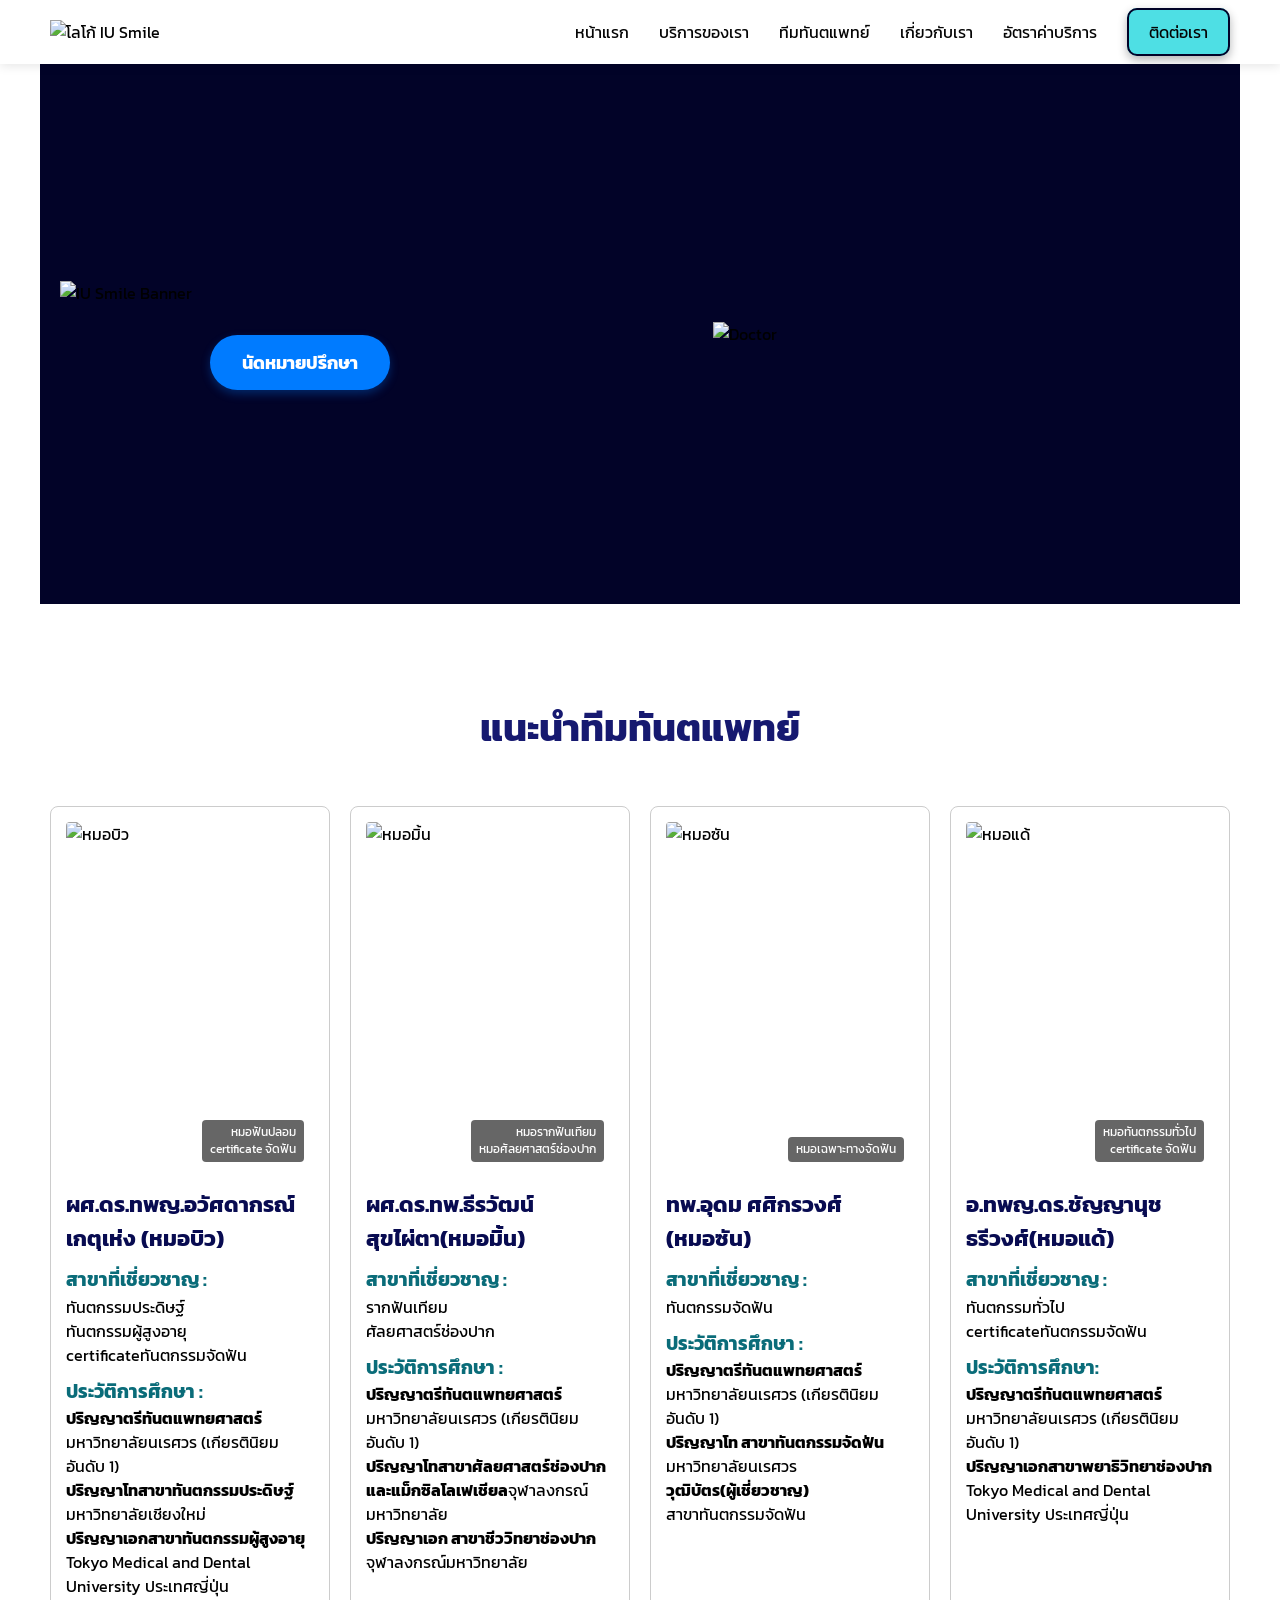
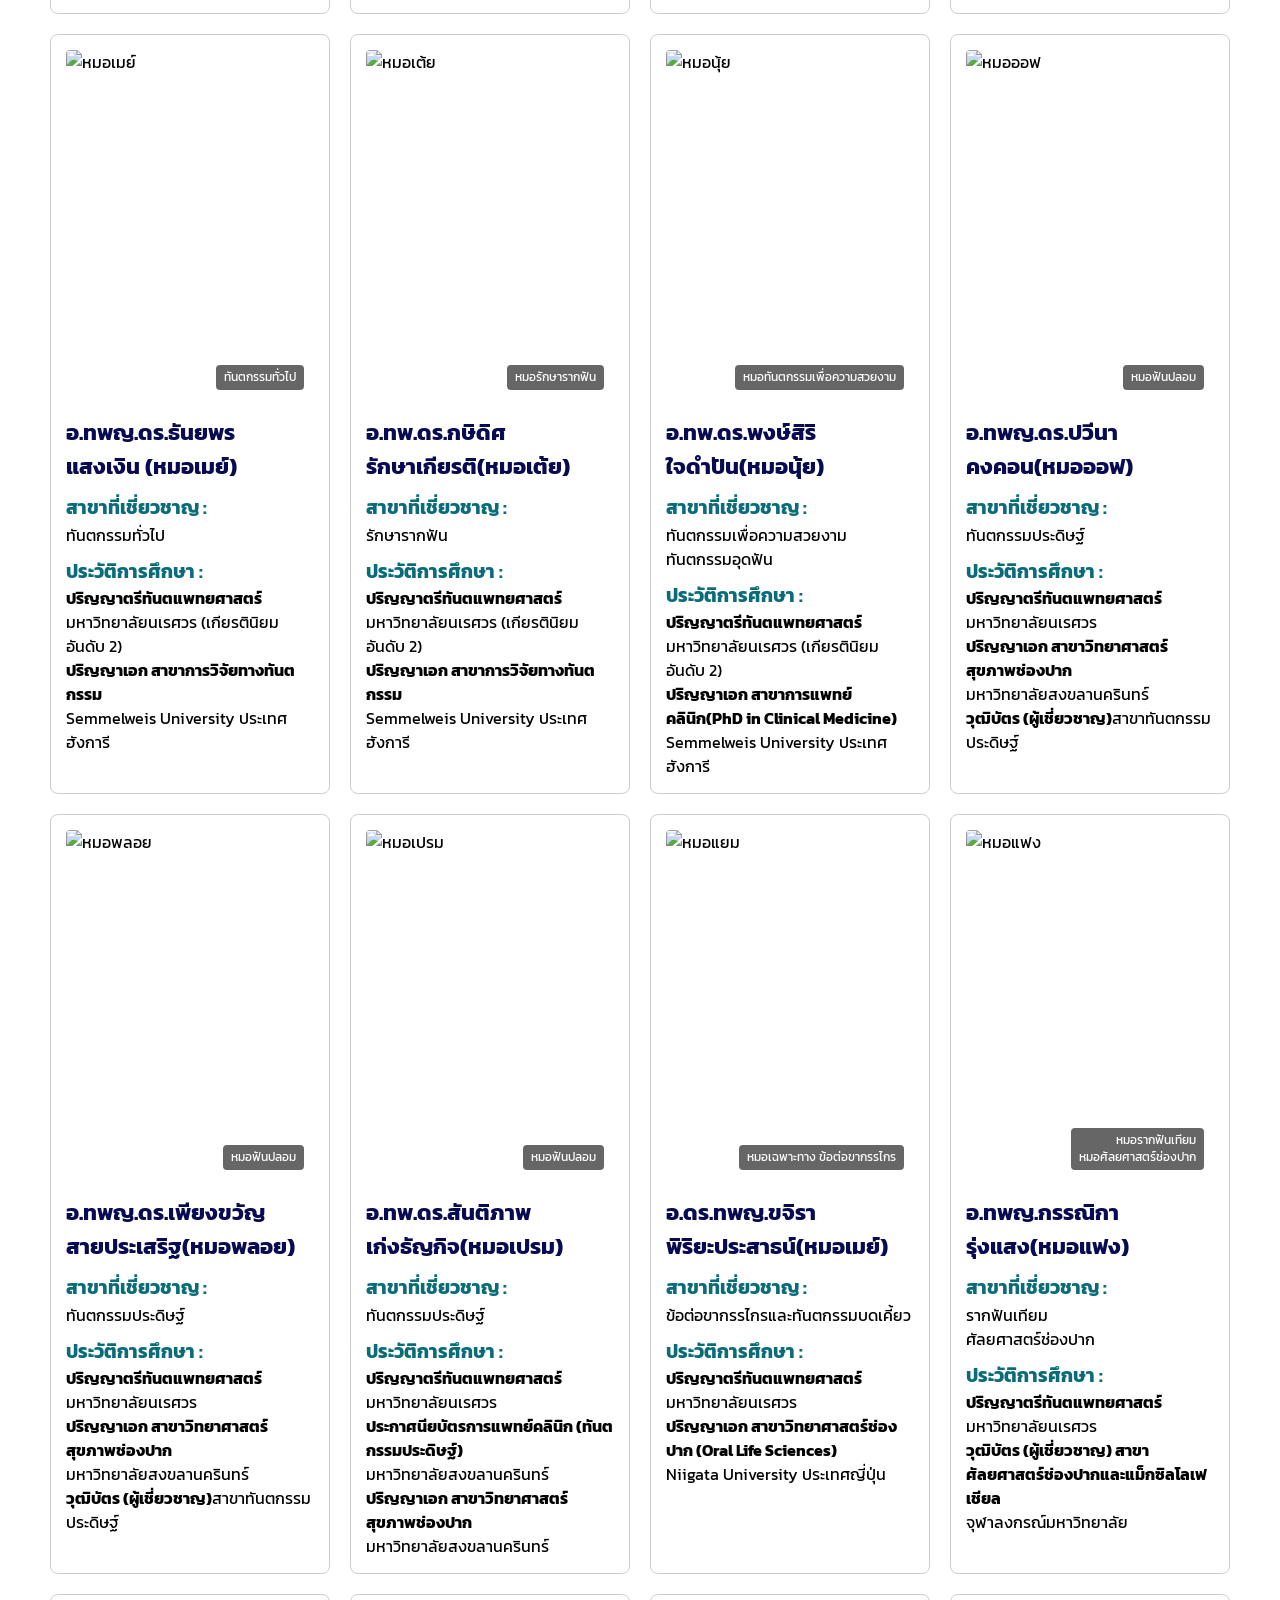
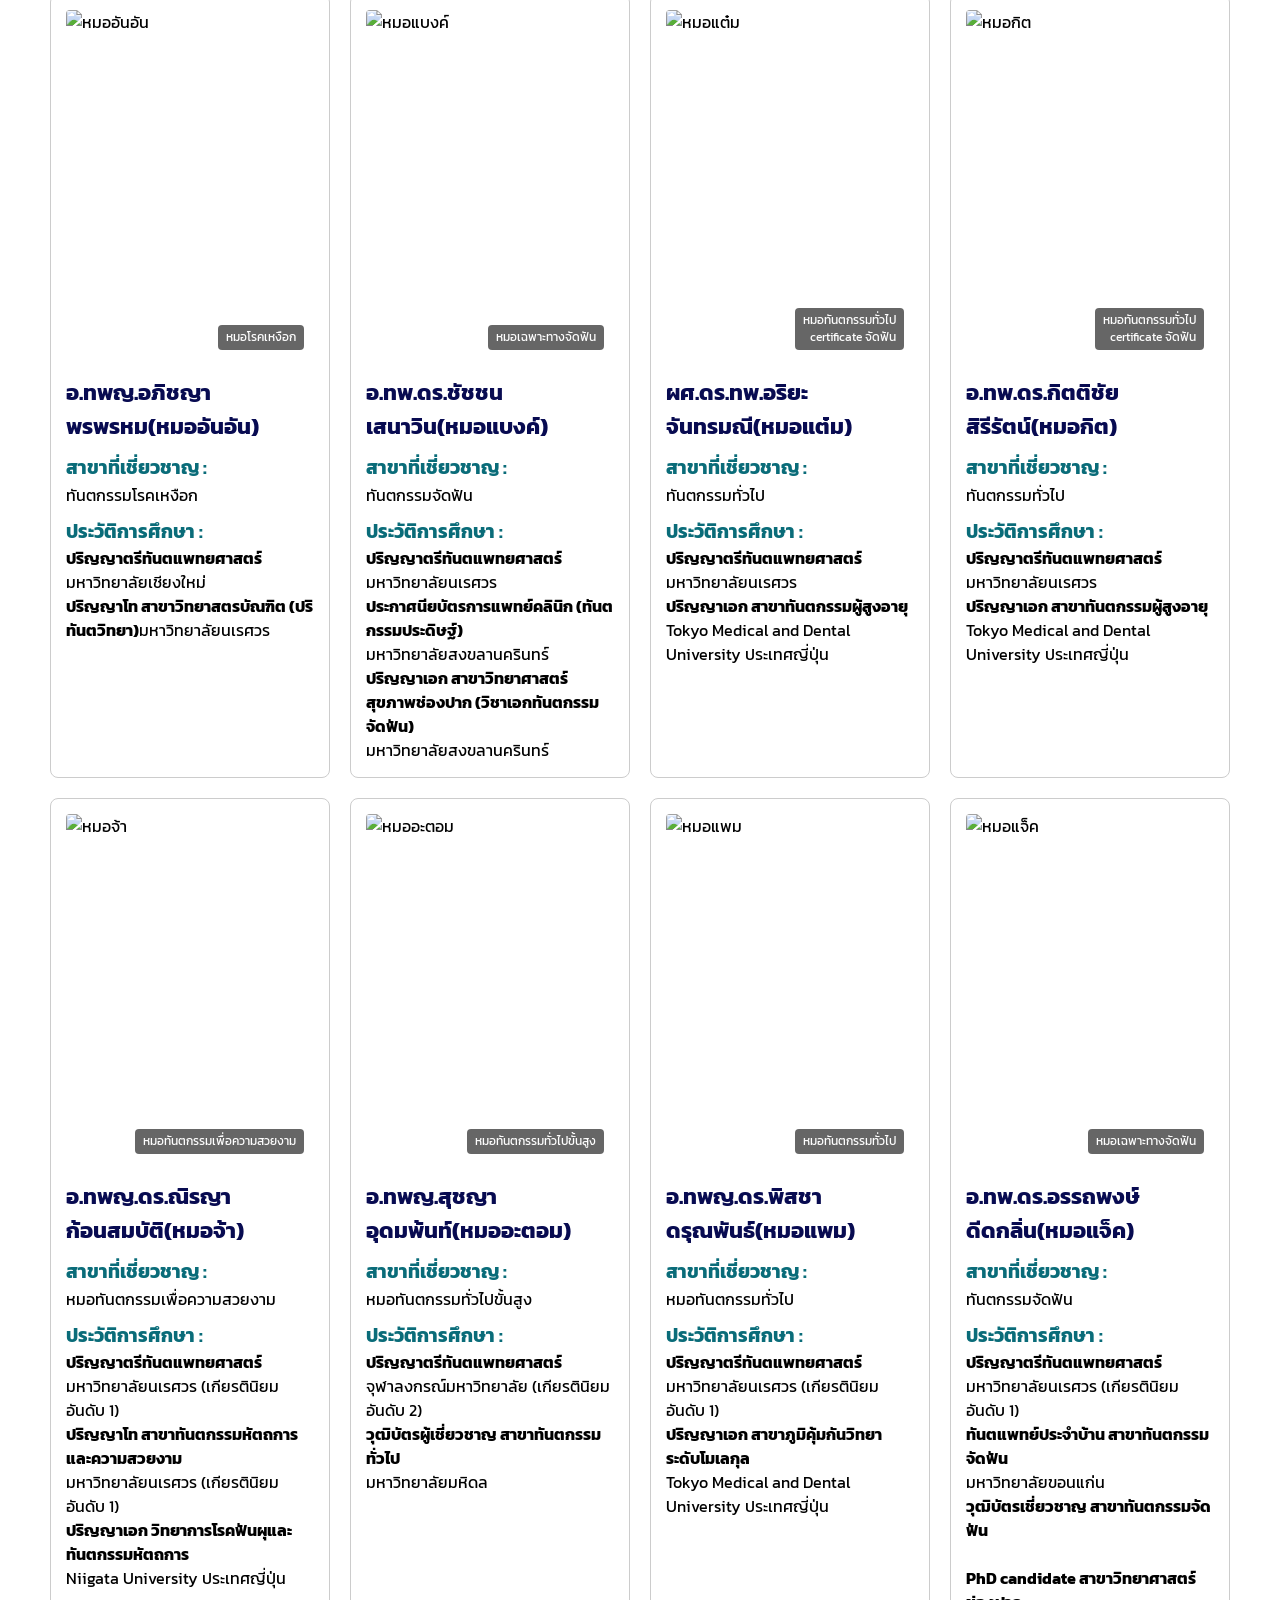
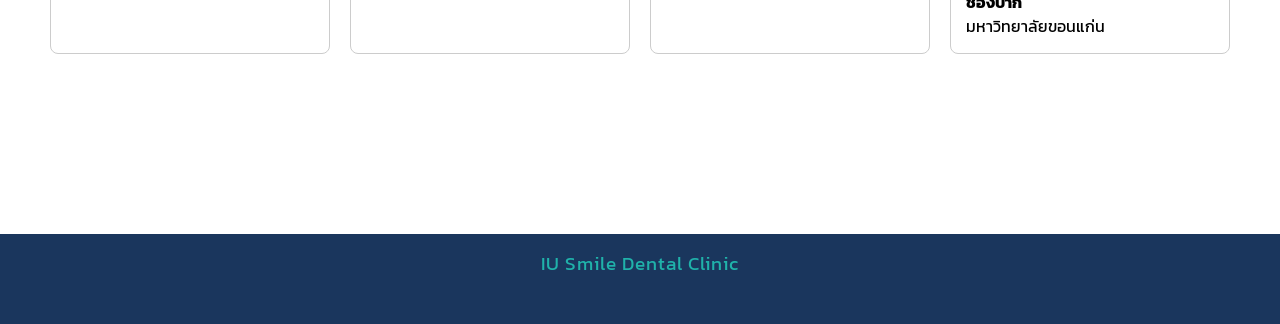
==== iu dentist.html @ 8a9ab13d "Add files via upload" ====
<!DOCTYPE html>
<html lang="th">

<head>
    <meta charset="UTF-8">
    <meta name="viewport" content="width=device-width, initial-scale=1.0">
    <title>ทีมทันตแพทย์</title>
    <link rel="preconnect" href="https://fonts.googleapis.com">
    <link rel="preconnect" href="https://fonts.gstatic.com" crossorigin>
    <link href="https://fonts.googleapis.com/css2?family=Kanit:wght@300;400;500;600;700&display=swap" rel="stylesheet">
    <link rel="stylesheet" href="css/style.css">
</head>

<body>
    <header>
        <div class="logo">
            <img src="images/logo.png" alt="โลโก้ IU Smile">
        </div>
        <div class="menu-toggle" id="mobile-menu">
            <span class="bar"></span>
            <span class="bar"></span>
            <span class="bar"></span>
        </div>
        <nav>
            <ul class="nav-list">
                <li><a href="index.html">หน้าแรก</a></li>
                <li class="dropdown">
                    <a href="index.html#services">บริการของเรา</a>
                    <ul class="dropdown-menu">
                        <li><a href="service-implant.html">รากฟันเทียม</a></li>
                        <li><a href="service-denture.html">ฟันปลอม</a></li>
                        <li><a href="service-crown.html">ครอบฟันและวีเนียร์</a></li>
                        <li><a href="service-braces.html">จัดฟันโลหะ</a></li>
                        <li><a href="service-endo.html">รักษารากฟัน</a></li>
                        <li><a href="service-invisalign.html">จัดฟันใส</a></li>
                        <li><a href="service-pedo.html">ทันตกรรมเด็ก</a></li>
                        <li><a href="service-filling.html">อุดฟัน</a></li>
                        <li><a href="service-scaling.html">ขูดหินปูน</a></li>
                        <li><a href="service-sur.html">ถอนฟันผ่าฟันคุด</a></li>
                        <li><a href="service-occ.html">ทันตกรรมบดเคี้ยว</a></li>
                        <li><a href="service-white.html">ฟอกสีฟัน</a></li>

                    </ul>
                </li>
                <li><a href="iu dentist.html#dentist">ทีมทันตแพทย์</a></li>
                <li><a href="index.html#about">เกี่ยวกับเรา</a></li>
                <li><a href="iu price.html">อัตราค่าบริการ</a></li>
                <li><a href="index.html#contact" class="contact-btn">ติดต่อเรา</a></li>
            </ul>
        </nav>
    </header>
    <section class="hero-section">
        <div class="hero-left">
            <img src="images/banner.dentist.png" alt="IU Smile Banner" class="banner-img">
            <a href="index.html#contact" class="cta-booking-btn"> นัดหมายปรึกษา</a>
        </div>
        <div class="hero-right">
            <img src="images/hero.dentist.png" alt="Doctor" class="doctor-img">
        </div>
    </section>
    <section class="dentist-section">
        <h2>แนะนำทีมทันตแพทย์</h2>
        <div class="dentist-grid">
            <div class="dentist-card">
                <div class="dentist-image">
                    <img src="images/dr.beau.png" alt="หมอบิว">
                    <span class="image-label">หมอฟันปลอม<br>certificate จัดฟัน</span>
                </div>
                <div class="dentist-info">
                    <h3 class="dentist-name">ผศ.ดร.ทพญ.อวัศดากรณ์<br>เกตุเห่ง (หมอบิว)</h3>
                    <h4 class="dentist-in"><strong>สาขาที่เชี่ยวชาญ :</strong></h4>
                    <p class="dent-in">ทันตกรรมประดิษฐ์<br>ทันตกรรมผู้สูงอายุ<br>certificateทันตกรรมจัดฟัน</p>
                    <h4 class="dentist-in">ประวัติการศึกษา :</h4>
                    <p class="dent-in"><strong>ปริญญาตรีทันตแพทยศาสตร์</strong>มหาวิทยาลัยนเรศวร (เกียรตินิยมอันดับ 1)
                        <br><strong>ปริญญาโทสาขาทันตกรรมประดิษฐ์</strong> มหาวิทยาลัยเชียงใหม่
                        <br><strong>ปริญญาเอกสาขาทันตกรรมผู้สูงอายุ</strong><br>Tokyo Medical and Dental University
                        ประเทศญี่ปุ่น
                    </p>
                </div>
            </div>
            <div class="dentist-card">
                <div class="dentist-image">
                    <img src="images/dr.mint.png" alt="หมอมิ้น">
                    <span class="image-label">หมอรากฟันเทียม<br>หมอศัลยศาสตร์ช่องปาก</span>
                </div>
                <div class="dentist-info">
                    <h3 class="dentist-name">ผศ.ดร.ทพ.ธีรวัฒน์ <br>สุขไผ่ตา(หมอมิ้น)</h3>
                    <h4 class="dentist-in"><strong>สาขาที่เชี่ยวชาญ :</strong></h4>
                    <p class="dent-in">รากฟันเทียม<br>ศัลยศาสตร์ช่องปาก</p>
                    <h4 class="dentist-in">ประวัติการศึกษา :</h4>
                    <p class="dent-in"><strong>ปริญญาตรีทันตแพทยศาสตร์</strong>มหาวิทยาลัยนเรศวร (เกียรตินิยมอันดับ 1)
                        <br><strong>ปริญญาโทสาขาศัลยศาสตร์ช่องปากและแม็กซิลโลเฟเชียล</strong>จุฬาลงกรณ์มหาวิทยาลัย
                        <br><strong>ปริญญาเอก สาขาชีววิทยาช่องปาก</strong><br>จุฬาลงกรณ์มหาวิทยาลัย
                    </p>
                </div>
            </div>
            <div class="dentist-card">
                <div class="dentist-image">
                    <img src="images/dr.sun.png" alt="หมอซัน">
                    <span class="image-label">หมอเฉพาะทางจัดฟัน</span>
                </div>
                <div class="dentist-info">
                    <h3 class="dentist-name">ทพ.อุดม ศศิกรวงศ์<br>(หมอซัน)</h3>
                    <h4 class="dentist-in"><strong>สาขาที่เชี่ยวชาญ :</strong></h4>
                    <p class="dent-in">ทันตกรรมจัดฟัน</p>
                    <h4 class="dentist-in">ประวัติการศึกษา :</h4>
                    <p class="dent-in"><strong>ปริญญาตรีทันตแพทยศาสตร์</strong>มหาวิทยาลัยนเรศวร (เกียรตินิยมอันดับ 1)
                        <br><strong>ปริญญาโท สาขาทันตกรรมจัดฟัน</strong> มหาวิทยาลัยนเรศวร
                        <br><strong>วุฒิบัตร(ผู้เชี่ยวชาญ)</strong><br> สาขาทันตกรรมจัดฟัน
                    </p>
                </div>
            </div>
            <div class="dentist-card">
                <div class="dentist-image">
                    <img src="images/dr.dare.png" alt="หมอแด้">
                    <span class="image-label">หมอทันตกรรมทั่วไป<br>certificate จัดฟัน</span>
                </div>
                <div class="dentist-info">
                    <h3 class="dentist-name">อ.ทพญ.ดร.ชัญญานุช <br>ธรีวงศ์(หมอแด้)</h3>
                    <h4 class="dentist-in"><strong>สาขาที่เชี่ยวชาญ :</strong></h4>
                    <p class="dent-in">ทันตกรรมทั่วไป<br>certificateทันตกรรมจัดฟัน</p>
                    <h4 class="dentist-in">ประวัติการศึกษา:</h4>
                    <p class="dent-in"><strong>ปริญญาตรีทันตแพทยศาสตร์</strong>มหาวิทยาลัยนเรศวร (เกียรตินิยมอันดับ 1)
                        <br><strong>ปริญญาเอกสาขาพยาธิวิทยาช่องปาก</strong><br>Tokyo Medical and Dental University
                        ประเทศญี่ปุ่น
                    </p>
                </div>
            </div>

            <div class="dentist-card">
                <div class="dentist-image">
                    <img src="images/dr.may.png" alt="หมอเมย์">
                    <span class="image-label">ทันตกรรมทั่วไป</span>
                </div>
                <div class="dentist-info">
                    <h3 class="dentist-name">อ.ทพญ.ดร.ธันยพร<br>แสงเงิน (หมอเมย์)</h3>
                    <h4 class="dentist-in"><strong>สาขาที่เชี่ยวชาญ :</strong></h4>
                    <p class="dent-in">ทันตกรรมทั่วไป</p>
                    <h4 class="dentist-in">ประวัติการศึกษา :</h4>
                    <p class="dent-in"><strong>ปริญญาตรีทันตแพทยศาสตร์</strong>มหาวิทยาลัยนเรศวร (เกียรตินิยมอันดับ 2)
                        <br><strong>ปริญญาเอก สาขาการวิจัยทางทันตกรรม</strong><br>Semmelweis University ประเทศฮังการี
                    </p>
                </div>
            </div>
            <div class="dentist-card">
                <div class="dentist-image">
                    <img src="images/dr.toey.png" alt="หมอเต้ย">
                    <span class="image-label">หมอรักษารากฟัน</span>
                </div>
                <div class="dentist-info">
                    <h3 class="dentist-name">อ.ทพ.ดร.กษิดิศ<br>รักษาเกียรติ(หมอเต้ย)</h3>
                    <h4 class="dentist-in"><strong>สาขาที่เชี่ยวชาญ :</strong></h4>
                    <p class="dent-in">รักษารากฟัน</p>
                    <h4 class="dentist-in">ประวัติการศึกษา :</h4>
                    <p class="dent-in"><strong>ปริญญาตรีทันตแพทยศาสตร์</strong>มหาวิทยาลัยนเรศวร (เกียรตินิยมอันดับ 2)
                        <br><strong>ปริญญาเอก สาขาการวิจัยทางทันตกรรม</strong><br>Semmelweis University ประเทศฮังการี
                    </p>
                </div>
            </div>
            <div class="dentist-card">
                <div class="dentist-image">
                    <img src="images/dr.nui.png" alt="หมอนุ้ย">
                    <span class="image-label">หมอทันตกรรมเพื่อความสวยงาม</span>
                </div>
                <div class="dentist-info">
                    <h3 class="dentist-name">อ.ทพ.ดร.พงษ์สิริ<br>ใจดำปัน(หมอนุ้ย)</h3>
                    <h4 class="dentist-in"><strong>สาขาที่เชี่ยวชาญ :</strong></h4>
                    <p class="dent-in">ทันตกรรมเพื่อความสวยงาม<br>ทันตกรรมอุดฟัน</p>
                    <h4 class="dentist-in">ประวัติการศึกษา :</h4>
                    <p class="dent-in"><strong>ปริญญาตรีทันตแพทยศาสตร์</strong>มหาวิทยาลัยนเรศวร (เกียรตินิยมอันดับ 2)
                        <br><strong>ปริญญาเอก สาขาการแพทย์คลินิก(PhD in Clinical Medicine)</strong><br>Semmelweis
                        University ประเทศฮังการี
                    </p>
                </div>
            </div>
            <div class="dentist-card">
                <div class="dentist-image">
                    <img src="images/dr.off.png" alt="หมอออฟ">
                    <span class="image-label">หมอฟันปลอม</span>
                </div>
                <div class="dentist-info">
                    <h3 class="dentist-name">อ.ทพญ.ดร.ปวีนา<br>คงคอน(หมอออฟ)</h3>
                    <h4 class="dentist-in"><strong>สาขาที่เชี่ยวชาญ :</strong></h4>
                    <p class="dent-in">ทันตกรรมประดิษฐ์</p>
                    <h4 class="dentist-in">ประวัติการศึกษา :</h4>
                    <p class="dent-in"><strong>ปริญญาตรีทันตแพทยศาสตร์</strong>มหาวิทยาลัยนเรศวร
                        <br><strong>ปริญญาเอก สาขาวิทยาศาสตร์สุขภาพช่องปาก</strong><br>มหาวิทยาลัยสงขลานครินทร์
                        <br><strong>วุฒิบัตร (ผู้เชี่ยวชาญ)</strong>สาขาทันตกรรมประดิษฐ์
                    </p>
                </div>
            </div>
            <div class="dentist-card">
                <div class="dentist-image">
                    <img src="images/dr.ploy.png" alt="หมอพลอย">
                    <span class="image-label">หมอฟันปลอม</span>
                </div>
                <div class="dentist-info">
                    <h3 class="dentist-name">อ.ทพญ.ดร.เพียงขวัญ<br>สายประเสริฐ(หมอพลอย)</h3>
                    <h4 class="dentist-in"><strong>สาขาที่เชี่ยวชาญ :</strong></h4>
                    <p class="dent-in">ทันตกรรมประดิษฐ์</p>
                    <h4 class="dentist-in">ประวัติการศึกษา :</h4>
                    <p class="dent-in"><strong>ปริญญาตรีทันตแพทยศาสตร์</strong>มหาวิทยาลัยนเรศวร
                        <br><strong>ปริญญาเอก สาขาวิทยาศาสตร์สุขภาพช่องปาก</strong><br>มหาวิทยาลัยสงขลานครินทร์
                        <br><strong>วุฒิบัตร (ผู้เชี่ยวชาญ)</strong>สาขาทันตกรรมประดิษฐ์
                    </p>
                </div>
            </div>
            <div class="dentist-card">
                <div class="dentist-image">
                    <img src="images/dr.prem.png" alt="หมอเปรม">
                    <span class="image-label">หมอฟันปลอม</span>
                </div>
                <div class="dentist-info">
                    <h3 class="dentist-name">อ.ทพ.ดร.สันติภาพ<br>เก่งธัญกิจ(หมอเปรม)</h3>
                    <h4 class="dentist-in"><strong>สาขาที่เชี่ยวชาญ :</strong></h4>
                    <p class="dent-in">ทันตกรรมประดิษฐ์</p>
                    <h4 class="dentist-in">ประวัติการศึกษา :</h4>
                    <p class="dent-in"><strong>ปริญญาตรีทันตแพทยศาสตร์</strong>มหาวิทยาลัยนเรศวร
                        <br><strong>ประกาศนียบัตรการแพทย์คลินิก (ทันตกรรมประดิษฐ์)</strong><br>มหาวิทยาลัยสงขลานครินทร์
                        <br><strong>ปริญญาเอก สาขาวิทยาศาสตร์สุขภาพช่องปาก</strong><br>มหาวิทยาลัยสงขลานครินทร์
                    </p>
                </div>
            </div>

            <div class="dentist-card">
                <div class="dentist-image">
                    <img src="images/dr.yam.png" alt="หมอแยม">
                    <span class="image-label">หมอเฉพาะทาง ข้อต่อขากรรไกร</span>
                </div>
                <div class="dentist-info">
                    <h3 class="dentist-name">อ.ดร.ทพญ.ขจิรา<br>พิริยะประสาธน์(หมอเมย์)</h3>
                    <h4 class="dentist-in"><strong>สาขาที่เชี่ยวชาญ :</strong></h4>
                    <p class="dent-in">ข้อต่อขากรรไกรและทันตกรรมบดเคี้ยว</p>
                    <h4 class="dentist-in">ประวัติการศึกษา :</h4>
                    <p class="dent-in"><strong>ปริญญาตรีทันตแพทยศาสตร์</strong>มหาวิทยาลัยนเรศวร
                        <br><strong>ปริญญาเอก สาขาวิทยาศาสตร์ช่องปาก (Oral Life Sciences)</strong><br>Niigata University
                        ประเทศญี่ปุ่น
                    </p>
                </div>
            </div>
            <div class="dentist-card">
                <div class="dentist-image">
                    <img src="images/dr.feang.png" alt="หมอแฟง">
                    <span class="image-label">หมอรากฟันเทียม<br>หมอศัลยศาสตร์ช่องปาก</span>
                </div>
                <div class="dentist-info">
                    <h3 class="dentist-name">อ.ทพญ.กรรณิกา<br>รุ่งแสง(หมอแฟง)</h3>
                    <h4 class="dentist-in"><strong>สาขาที่เชี่ยวชาญ :</strong></h4>
                    <p class="dent-in">รากฟันเทียม<br>ศัลยศาสตร์ช่องปาก</p>
                    <h4 class="dentist-in">ประวัติการศึกษา :</h4>
                    <p class="dent-in"><strong>ปริญญาตรีทันตแพทยศาสตร์</strong>มหาวิทยาลัยนเรศวร
                        <br><strong>วุฒิบัตร (ผู้เชี่ยวชาญ)
                            สาขาศัลยศาสตร์ช่องปากและแม็กซิลโลเฟเชียล</strong><br>จุฬาลงกรณ์มหาวิทยาลัย
                    </p>
                </div>
            </div>
            <div class="dentist-card">
                <div class="dentist-image">
                    <img src="images/dr.aunaun.png" alt="หมออันอัน">
                    <span class="image-label">หมอโรคเหงือก</span>
                </div>
                <div class="dentist-info">
                    <h3 class="dentist-name">อ.ทพญ.อภิชญา<br>พรพรหม(หมออันอัน)</h3>
                    <h4 class="dentist-in"><strong>สาขาที่เชี่ยวชาญ :</strong></h4>
                    <p class="dent-in">ทันตกรรมโรคเหงือก</p>
                    <h4 class="dentist-in">ประวัติการศึกษา :</h4>
                    <p class="dent-in"><strong>ปริญญาตรีทันตแพทยศาสตร์</strong>มหาวิทยาลัยเชียงใหม่
                        <br><strong>ปริญญาโท สาขาวิทยาสตรบัณฑิต (ปริทันตวิทยา)</strong>มหาวิทยาลัยนเรศวร
                    </p>
                </div>
            </div>
            <div class="dentist-card">
                <div class="dentist-image">
                    <img src="images/dr.bank.png" alt="หมอแบงค์">
                    <span class="image-label">หมอเฉพาะทางจัดฟัน</span>
                </div>
                <div class="dentist-info">
                    <h3 class="dentist-name">อ.ทพ.ดร.ชัชชน<br>เสนาวิน(หมอแบงค์)</h3>
                    <h4 class="dentist-in"><strong>สาขาที่เชี่ยวชาญ :</strong></h4>
                    <p class="dent-in">ทันตกรรมจัดฟัน</p>
                    <h4 class="dentist-in">ประวัติการศึกษา :</h4>
                    <p class="dent-in"><strong>ปริญญาตรีทันตแพทยศาสตร์</strong>มหาวิทยาลัยนเรศวร
                        <br><strong>ประกาศนียบัตรการแพทย์คลินิก (ทันตกรรมประดิษฐ์)</strong><br>มหาวิทยาลัยสงขลานครินทร์
                        <br><strong>ปริญญาเอก สาขาวิทยาศาสตร์สุขภาพช่องปาก
                            (วิชาเอกทันตกรรมจัดฟัน)</strong><br>มหาวิทยาลัยสงขลานครินทร์
                    </p>
                </div>
            </div>
            <div class="dentist-card">
                <div class="dentist-image">
                    <img src="images/dr.tam.png" alt="หมอแต๋ม">
                    <span class="image-label">หมอทันตกรรมทั่วไป <br>certificate จัดฟัน</span>
                </div>
                <div class="dentist-info">
                    <h3 class="dentist-name">ผศ.ดร.ทพ.อริยะ<br>จันทรมณี(หมอแต๋ม)</h3>
                    <h4 class="dentist-in"><strong>สาขาที่เชี่ยวชาญ :</strong></h4>
                    <p class="dent-in">ทันตกรรมทั่วไป</p>
                    <h4 class="dentist-in">ประวัติการศึกษา :</h4>
                    <p class="dent-in"><strong>ปริญญาตรีทันตแพทยศาสตร์</strong>มหาวิทยาลัยนเรศวร
                        <br><strong>ปริญญาเอก สาขาทันตกรรมผู้สูงอายุ</strong><br>Tokyo Medical and Dental University
                        ประเทศญี่ปุ่น
                    </p>
                </div>
            </div>
            <div class="dentist-card">
                <div class="dentist-image">
                    <img src="images/dr.kit.png" alt="หมอกิต">
                    <span class="image-label">หมอทันตกรรมทั่วไป<br>certificate จัดฟัน</span>
                </div>
                <div class="dentist-info">
                    <h3 class="dentist-name">อ.ทพ.ดร.กิตติชัย<br>สิรีรัตน์(หมอกิต)</h3>
                    <h4 class="dentist-in"><strong>สาขาที่เชี่ยวชาญ :</strong></h4>
                    <p class="dent-in">ทันตกรรมทั่วไป</p>
                    <h4 class="dentist-in">ประวัติการศึกษา :</h4>
                    <p class="dent-in"><strong>ปริญญาตรีทันตแพทยศาสตร์</strong>มหาวิทยาลัยนเรศวร
                        <br><strong>ปริญญาเอก สาขาทันตกรรมผู้สูงอายุ</strong><br>Tokyo Medical and Dental University
                        ประเทศญี่ปุ่น
                    </p>
                </div>
            </div>
            <div class="dentist-card">
                <div class="dentist-image">
                    <img src="images/dr.jah.png" alt="หมอจ้า">
                    <span class="image-label">หมอทันตกรรมเพื่อความสวยงาม</span>
                </div>
                <div class="dentist-info">
                    <h3 class="dentist-name">อ.ทพญ.ดร.ณิรญา<br>ก้อนสมบัติ(หมอจ้า)</h3>
                    <h4 class="dentist-in"><strong>สาขาที่เชี่ยวชาญ :</strong></h4>
                    <p class="dent-in">หมอทันตกรรมเพื่อความสวยงาม</p>
                    <h4 class="dentist-in">ประวัติการศึกษา :</h4>
                    <p class="dent-in"><strong>ปริญญาตรีทันตแพทยศาสตร์</strong>มหาวิทยาลัยนเรศวร (เกียรตินิยมอันดับ 1)
                        <br><strong>ปริญญาโท สาขาทันตกรรมหัตถการและความสวยงาม</strong><br>มหาวิทยาลัยนเรศวร
                        (เกียรตินิยมอันดับ 1)
                        <br><strong>ปริญญาเอก วิทยาการโรคฟันผุและทันตกรรมหัตถการ</strong><br>Niigata University
                        ประเทศญี่ปุ่น
                    </p>
                </div>
            </div>
            <div class="dentist-card">
                <div class="dentist-image">
                    <img src="images/dr.atom.png" alt="หมออะตอม">
                    <span class="image-label">หมอทันตกรรมทั่วไปขั้นสูง</span>
                </div>
                <div class="dentist-info">
                    <h3 class="dentist-name">อ.ทพญ.สุชญา<br>อุดมพ้นท์(หมออะตอม)</h3>
                    <h4 class="dentist-in"><strong>สาขาที่เชี่ยวชาญ :</strong></h4>
                    <p class="dent-in">หมอทันตกรรมทั่วไปขั้นสูง</p>
                    <h4 class="dentist-in">ประวัติการศึกษา :</h4>
                    <p class="dent-in"><strong>ปริญญาตรีทันตแพทยศาสตร์</strong>จุฬาลงกรณ์มหาวิทยาลัย (เกียรตินิยมอันดับ
                        2)
                        <br><strong>วุฒิบัตรผู้เชี่ยวชาญ สาขาทันตกรรมทั่วไป</strong><br>มหาวิทยาลัยมหิดล
                    </p>
                </div>
            </div>
            <div class="dentist-card">
                <div class="dentist-image">
                    <img src="images/dr.pam.png" alt="หมอแพม">
                    <span class="image-label">หมอทันตกรรมทั่วไป</span>
                </div>
                <div class="dentist-info">
                    <h3 class="dentist-name">อ.ทพญ.ดร.พิสชา<br>ดรุณพันธ์(หมอแพม)</h3>
                    <h4 class="dentist-in"><strong>สาขาที่เชี่ยวชาญ :</strong></h4>
                    <p class="dent-in">หมอทันตกรรมทั่วไป</p>
                    <h4 class="dentist-in">ประวัติการศึกษา :</h4>
                    <p class="dent-in"><strong>ปริญญาตรีทันตแพทยศาสตร์</strong>มหาวิทยาลัยนเรศวร (เกียรตินิยมอันดับ 1)
                        <br><strong>ปริญญาเอก สาขาภูมิคุ้มกันวิทยาระดับโมเลกุล</strong><br>Tokyo Medical and Dental
                        University ประเทศญี่ปุ่น
                    </p>
                </div>
            </div>
            <div class="dentist-card">
                <div class="dentist-image">
                    <img src="images/dr.jake.png" alt="หมอแจ็ค">
                    <span class="image-label">หมอเฉพาะทางจัดฟัน</span>
                </div>
                <div class="dentist-info">
                    <h3 class="dentist-name">อ.ทพ.ดร.อรรถพงษ์<br>ดีดกลิ่น(หมอแจ็ค)</h3>
                    <h4 class="dentist-in"><strong>สาขาที่เชี่ยวชาญ :</strong></h4>
                    <p class="dent-in">ทันตกรรมจัดฟัน</p>
                    <h4 class="dentist-in">ประวัติการศึกษา :</h4>
                    <p class="dent-in"><strong>ปริญญาตรีทันตแพทยศาสตร์</strong>มหาวิทยาลัยนเรศวร (เกียรตินิยมอันดับ 1)
                        <br><strong>ทันตแพทย์ประจำบ้าน สาขาทันตกรรมจัดฟัน</strong><br>มหาวิทยาลัยขอนแก่น
                        <br><strong>วุฒิบัตรเชี่ยวชาญ สาขาทันตกรรมจัดฟัน</strong><br>
                        <br><strong>PhD candidate สาขาวิทยาศาสตร์ช่องปาก</strong><br>มหาวิทยาลัยขอนแก่น
                    </p>
                </div>
            </div>
        </div>
    </section>
    <section class="site-footer">
        <footer class="site-footer">
            <p>IU Smile Dental Clinic</p>
        </footer>
    </section>
    <script src="script.js"></script>
</body>

</html>
---- css/style.css ----
* {
     margin: 0;
     padding: 0;
     box-sizing: border-box;
     font-family: 'Kanit', sans-serif;
 }

 header {
     display: flex;
     justify-content: space-between;
     align-items: center;
     padding: 20px 50px;
     background-color: #ffffff;
     box-shadow: 0 2px 10px rgba(0, 0, 0, 0.1);
     position: sticky;
     top: 0;
     z-index: 100;
 }

 .logo img {
     height: 50px;
     width: auto;
 }

.menu-toggle {
    display: none;
    cursor: pointer;
    flex-direction:column;
    gap: 5px;
}

.menu-toggle .bar {
    width: 25px;
    height: 3px;
    background-color: #05085a;
    transition: 0.3s ease;
}

 nav ul {
     list-style: none;
     display: flex;
     gap: 30px;
 }

 nav a {
     text-decoration: none;
     color: #040404;
     font-weight: light;
 }

 nav a:hover {
     color: hsl(250, 84%, 27%);
 }

 .dropdown {
     position: relative;
 }

 .dropdown-menu {
     display: none;
     position: absolute;
     top: 100%;
     left: 0;
     background-color: #ffffff;
     box-shadow: 0 4px 8px rgba(0, 0, 0, 0.1);
     min-width: 150px;
     padding: 10px 0;
     border-radius: 8px;
     max-height: 70vh;
     overflow-y: auto;
 }

 .dropdown-menu li {
     list-style: none;
 }

 .dropdown-menu li a {
     padding: 10px 20px;
     display: block;
     color: #005662;
 }

 .dropdown:hover .dropdown-menu {
     display: block;
 }

 .contact-btn {
     border: 2px solid #020328;
     background-color: #4edfe4;
     box-shadow: 0 4px 10px rgba(8, 10, 12, 0.3);
     padding: 10px 20px;
     border-radius: 10px;
     transition: all 0.3s ease;
 }

 .contact-btn:hover {
     background-color: #c6e1ff;
     color: #000000;
 }

 .hero-section {
     background-color: #020328;
     display: flex;
     align-items: center;
     justify-content: space-between;
     max-width: 1200px;
     margin: 0 auto;
     padding: 40px 20px;
     min-height: 60vh;
 }

 .hero-left {
     flex: 1;
     background-color: #020328;
     display: flex;
     flex-direction: column;
     align-items: flex-start;
     gap: 20px;
 }

 .banner-img {
     width: 100%;
     height: auto;
     display: block;
     margin-top: 2px;
 }

 .cta-booking-btn {
     display: inline-block;
     background-color: #007bff;
     color: #ffffff;
     padding: 14px 32px;
     font-size: 18px;
     font-weight: bold;
     margin-top: 10px;
     margin-left: 150px;
     text-decoration: none;
     border-radius: 30px;
     box-shadow: 0 4px 10px rgba(0, 123, 255, 0.3);
     transition: background-color 0.3s ease, transform 0.2s ease;
 }

 .cta-booking-btn:hover {
     background-color: #00b0b3;
     transform: translateY(-2px);
 }

 .hero-right {
     flex: 1;
     position: relative;
     display: flex;
     justify-content: center;
     background-color: #020328;
 }

 .doctor-img {
     width: 75%;
     height: auto;
     display: block;
 }


 .floating-card {
     position: absolute;
     width: 160px;
     box-shadow: 0 10px 20px rgba(0, 0, 0, 0.15);
     border-radius: 12px;
 }

 .card-1 {
     top: 2%;
     left: 0%;
 }

 .card-2 {
     top: 30%;
     left: -5%;

 }

 .card-3 {
     bottom: 17%;
     left: -7%;
 }

 .function-section {
     padding: 80px 50px;
     background-color: #fffefe;
     text-align: center;
 }

 .function-section h2 {
     font-size: 2.5rem;
     color: #1A365D;
     margin-bottom: 60px;
 }

 .function-grid {
     display: grid;
     grid-template-columns: repeat(3, 1fr);
     gap: 20px;
     max-width: 1200px;
     margin: 0 auto;
 }

 .function-card {
     background-color: #ffffff;
     border: 1px solid #f3f5f7;
     box-shadow: 0 2px 5px rgba(0, 0, 0, 0.1);
     padding: 30px 10px;
     display: flex;
     flex-direction: column;
     align-items: center;
     justify-content: center;
     transition: 0.3s;
 }

 .function-card h3 {
     color: #110c4b;
     font-size: 1.4rem;
     font-weight: bold;
     text-align: center;
     margin-top: 20px;


 }

 .function-card:hover {
     transform: scale(1.05);
     box-shadow: 0 5px 15px rgba(207, 152, 152, 0.1);
 }

 .function-card img {
     width: 250px;
     height: 250px;
     object-fit: cover;
     background-color: #D6D2D6;
 }

 .function-text {
     text-align: left;
     font-size: 1.0rem;
     margin-top: 10px;
 }

 .feature-section {
     padding: 80px 50px;
     background-color: #fffefe;
     text-align: center;
 }

 .feature-section h2 {
     font-size: 2.5rem;
     color: #1A365D;
     margin-bottom: 60px;
 }

 .feature-container {
     display: flex;
     flex-direction: column;
     align-items: center;
     gap: 50px;
     max-width: 900px;
     margin: 0 auto;
 }

 .feature-card {
     display: flex;
     flex-direction: row;
     align-items: center;
     gap: 40px;
     width: 100%;
 }

 .feature-card img {
     width: 300px;
     height: 300px;
     object-fit: cover;
     background-color: #D6D2D6;
     box-shadow: 0 4px 10px rgba(0, 0, 0, 0.1);
     border-radius: 10px;
 }

 .feature-text {
     text-align: left;
     flex: 1;
 }

 .feature-text h3 {
     color: #1A365D;
     font-size: 1.8rem;
     margin-bottom: 10px;
     font-weight: bold;
 }

 .feature-text h4 {
     color: #365d92;
     font-size: 1.6rem;
     margin-bottom: 10px;
 }

 .feature-text p {
     color: #0e0e0e;
     font-size: 1.2rem;
     line-height: 1.6;
 }

 .services-section {
     padding: 80px 50px;
     background-color: #ffffff;
     text-align: center;
 }

 .services-section h2 {
     font-size: 2.5rem;
     color: #1A365D;
     margin-bottom: 50px;
 }

 .services-grid {
     display: grid;
     grid-template-columns: repeat(6, 1fr);
     gap: 20px;
     max-width: 1200px;
     margin: 0 auto;
 }

 .service-card {
     background-color: #ffffff;
     border: 1px solid #ecf4fe;
     box-shadow: 0 2px 5px rgba(0, 0, 0, 0.1);
     padding: 30px 10px;
     display: flex;
     flex-direction: column;
     align-items: center;
     justify-content: center;
     transition: 0.3s;
 }


 .service-card:hover {
     transform: scale(1.05);
     box-shadow: 0 5px 15px rgba(0, 0, 0, 0.1);
     border-color: #00838F;
 }

 .service-card img {
     width: 90px;
     height: 90px;
     object-fit: contain;
     margin-bottom: 20px;
 }

 .service-card h3 {
     color: #000000;
     font-size: 1.1rem;
     font-weight: 500;
 }

 .service-card a {
     text-decoration: none;
     color: #000000;
 }

 .free-dental-grid {
     display: flex;
     flex-direction: row;
     grid-template-columns: repeat(2, 1fr);
     justify-content: center;
     text-align: center;
     gap: 50px;
     max-width: 1200px;
     margin: 0 auto;
 }

 .free-dental h2 {
     font-size: 2.5rem;
     text-align: center;
     color: #1A365D;
     margin-bottom: 60px;
 }

 .free-dental-card p {
     font-size: 1.4rem;
     color: #2017bd;
     font-weight: light;
     margin-bottom: 20px;
 }

 .free-dental-card img {
     width: 500px;
     height: 500px;
     object-fit: cover;
     background-color: #D6D2D6;
 }

 .free-dental-card:hover {
     transform: scale(1.05);
     box-shadow: 0 5px 15px rgba(0, 0, 0, 0.1);
     border-color: #00838F;
 }

 .about-section {
     padding: 80px 50px;
     background-color: #fffefe;
     text-align: center;
 }

 .about-section h2 {
     font-size: 2.5rem;
     color: #1A365D;
     margin-bottom: 60px;
 }

 .about-section h3 {
     font-size: 2.5rem;
     color: #1A365D;
     margin-bottom: 60px;
 }

 .about-container {
     display: flex;
     flex-direction: column;
     align-items: center;
     gap: 50px;
     max-width: 900px;
     margin: 0 auto;
 }

 .about-card {
     display: flex;
     flex-direction: row;
     align-items: center;
     gap: 40px;
     width: 100%;
 }

 .about-card img {
     width: 250px;
     height: 250px;
     object-fit: cover;
     background-color: #D6D2D6;
 }

 .about-text {
     text-align: left;
     flex: 1;
 }

 .about-text h3 {
     color: #1A365D;
     font-size: 1.8rem;
     margin-bottom: 10px;
 }

 .about-text p {
     color: #333333;
     font-size: 1.1rem;
     line-height: 1.6;
 }

 .about-card:nth-child(even) {
     flex-direction: row-reverse;
 }

 .about-gallery {
     max-width: 1200px;
     margin: 40px auto;
     padding: 0 20px;
 }

 .gallery-row {
     display: flex;
     gap: 20px;
     margin-bottom: 20px;
 }

 .top-row .gallery-item {
     flex: 1;
 }

 .bottom-row .gallery-item:nth-child(1) {
     flex: 4;
 }

 .bottom-row .gallery-item:nth-child(2) {
     flex: 6;
 }

 .about-gallery h2 {
     font-size: 2.5rem;
     color: #1A365D;
     margin-bottom: 30px;
     text-align: center;
 }

 .gallery-item img {
     width: 100%;
     height: 300px;
     object-fit: cover;
     border-radius: 8px;
 }

 .gallery-item img:hover {
     transform: scale(1.05);
     transition: transform 0.3s ease;
 }

 .reviews-section {
     padding: 50px 30px;
     background-color: #ffffff;
     text-align: center;
 }

 .reviews-section h2 {
     font-size: 2.5rem;
     color: #1A365D;
     margin-bottom: 50px;
 }

 .branch-review-container {
     background-color: #c9fffb;
     max-width: 1100px;
     margin: 0 auto 40px auto;
     padding: 40px;
     border-radius: 10px;
 }

 .branch-header {
     text-align: center;
     margin-bottom: 30px;
 }

 .branch-header h3 {
     font-size: 1.5rem;
     color: #333;
     margin-bottom: 10px;
 }

 .branch-header p {
     color: #16075c;
     margin-bottom: 15px;
 }

 .rating-info {
     font-size: 1.2rem;
     font-weight: bold;
     color: #333;
 }

 .rating-stars {
     margin: 0 10px;
 }

 .rating-source {
     font-weight: normal;
     font-size: 1rem;
     color: #555;
     margin-left: 20px;
 }

 .review-images {
     display: flex;
     justify-content: space-around;
     gap: 20px;
 }

 .review-images img {
     width: 100%;
     height: auto;
     border-radius: 8px;
     box-shadow: 0 4px 10px rgba(0, 0, 0, 0.1);
     object-fit: cover;
 }

 .review-images img:hover {
     transform: scale(1.05);
     transition: transform 0.3s ease;
 }

 .contract-section {
     padding: 80px 50px;
     background-color: #ffffff;
     text-align: center;
 }

 .contact-section h2 {
     font-size: 2.5rem;
     color: #1A365D;
     font-weight: bold;
     padding-bottom: 80px;
     margin-bottom: 50px;
     text-align: center;
 }

 .contact-grid {
     display: flex;
     flex-direction: row;
     justify-content: center;
     gap: 50px;
     max-width: 1200px;
     margin: 0 auto;
 }

 .contact-branch-p {
     font-size: 1.4rem;
     color: #070530;
     font-weight: light;
     margin-bottom: 25px;
 }

 .contact-branch {
     background-color: #dbf2f2;
     padding: 30px;
     border-radius: 10px;
     width: 600px;
     text-align: center;
 }

 .contact-info ul {
     list-style: none;
     padding: 0;
 }

 .contact-info li {
     margin-bottom: 10px;
 }

 .contact-branch h3 {
     font-size: 1.7rem;
     color: #1A365D;
     margin-bottom: 20px;
 }

 .contact-branch a {
     text-decoration: none;
     color: #032629;
     font-weight: bold;
 }

 .contact-branch a:hover {
     color: #28a3b3;
 }

 .map-image {
     width: 100%;
     height: auto;
     border-radius: 8px;
     box-shadow: 0 4px 10px rgba(0, 0, 0, 0.1);
 }

 .map-image:hover {
     transform: scale(1.02);
     transition: transform 0.3s ease;
 }

 .site-footer {
     background-color: #1A365D;
     text-align: center;
     margin-top: 100px;
     height: 10vh;
     width: 100%;

 }

 .site-footer p {
     color: #20B2AA;
     font-size: 1.2rem;
     margin: 80px;
     letter-spacing: 1px;
     margin-top: 100px;
     padding-top: 15px;
 }

 .pocess-imp-section {
     padding: 80px 20px;
     align-items: center;
     background-color: #fffefe;
     text-align: center;
 }

 .pocess-imp-section h2 {
     font-size: 2.5rem;
     color: #1A365D;
     margin-bottom: 10px;
 }

 .pocess-imp-container {
     padding: 80px 50px;
     align-items: center;
     background-color: #fefdfd;
     text-align: left;
 }

 .pocess-imp-text h3 {
     font-size: 1.6rem;
     color: #2c5896;
     margin-bottom: 10px;
 }

 .pocess-imp-text h4 {
     font-size: 1.4rem;
     color: #2c5896;
     margin-bottom: 10px;
 }

 .pocess-imp-text p {
     font-size: 1.3rem;
     color: #070707;
     margin-bottom: 10px;
 }

    .review2-section {
     padding: 80px 50px;
     align-items: center;
     background-color: #ffffff;
 }

 .review2-section h2 {
     text-align: center;
     color: #1d255e;
     font-size: 2.4rem;
     margin-top: 15px;
 }

 .review2-grid {
     display: grid;
     flex-direction: row;
     grid-template-columns: repeat(3, 2fr);
     justify-content: center;
     text-align: center;
     gap: 20px;
     max-width: 1000px;
     margin: 20px;
     margin-top: 50px;
     margin-left: 70px;
     margin-right: 70px;
 }

 .review2-crad p {
     font-size: 1.4rem;
     color: #2017bd;
     font-weight: light;
     margin-bottom: 20px;
 }

 .review2-crad img {
     width: 300px;
     height: 400px;
     object-fit: cover;
     margin: 0.5px;
     background-color: #D6D2D6;
 }

 .review2-crad:hover {
     transform: scale(1.05);
     box-shadow: 0 5px 15px rgba(0, 0, 0, 0.1);
     border-color: #00838F;
 }

 .promotionimp-section {
     padding: 80px 50px;
     align-items: center;
     background-color: #ffffff;
 }

 .promotionimp-section h2 {
     font-size: 2.5rem;
     color: #1A365D;
     margin-bottom: 30px;
     text-align: center;
     margin-top: 0%;
 }

 .promotionimp-card img {
     width: 600px;
     height: 500px;
     margin: 0 auto;
     display: flex;
     flex-direction: column;
     align-items: center;
 }

 .promotionimp-card img:hover {
     transform: scale(1.05);
     box-shadow: 0 5px 15px rgba(0, 0, 0, 0.1);
     border-color: #00838F;
 }

 .booking-section {
     max-width: 800px;
     margin: 40px auto;
     text-align: center;
 }

 .booking-section h2 {
     font-size: 2.5rem;
     color: #1A365D;
     margin-bottom: 30px;
     text-align: center;
     margin-top: 0%;
 }

 .branch-card {
     display: flex;
     align-items: center;
     border: 2px solid #20B2AA;
     border-radius: 8px;
     margin-bottom: 20px;
     padding: 20px 40px;
 }

 .branch-light {
     background-color: #5AC8B8;
     color: #000;
 }

 .branch-dark {
     background-color: #1A365D;
     color: #AEE2FF;
 }

 .branch-name {
     flex: 1;
     text-align: left;
 }

 .branch-contact {
     flex: 2;
     text-align: left;
 }

 .branch-contact a {
     color: inherit;
     text-decoration: underline;
     display: inline-block;
     margin: 5px 0;
 }

 .branch-contact a:hover {
     color: #FFD700;
 }

 .dentist-section {
     padding: 80px 50px;
     align-items: center;
     background-color: #ffffff;
 }

 .dentist-section h2 {
     text-align: center;
     color: #161970;
     font-size: 2.4rem;
     margin-top: 15px;
 }

 .dentist-grid {
     display: grid;
     grid-template-columns: repeat(4, 1fr);
     gap: 20px;
     max-width: 1200px;
     margin: 0 auto;
     margin-top: 50px;
 }

 .dentist-card {
     border: 1px solid #ccc;
     border-radius: 8px;
     padding: 15px;
 }

 .dentist-image {
     position: relative;
     width: 100%;
 }

 .dentist-image img {
     position: relative;
     width: 100%;
     height: 350px;
     object-fit: cover;
     display: block;
     border-radius: 4px;
 }

 .image-label {
     position: absolute;
     bottom: 10px;
     right: 10px;
     text-align: right;
     font-size: 12px;
     color: #ffffff;
     background-color: rgba(0, 0, 0, 0.6);
     padding: 4px 8px;
     border-radius: 4px;
     line-height: 1.4;
 }

 .dentist-name {
     color: #080b51;
     font-size: 1.4rem;
     margin-top: 15px;
 }

 .dentist-in {
     color: #0a6c79;
     font-size: 1.2rem;
     margin-top: 10px;
 }

 .dent-in {
     color: #000000;
     font-size: 1.0rem;
     margin-top: 0.5px;
 }

 .price-table-section {
     padding: 80px 50px;
     align-items: center;
     background-color: #ffffff;
 }

 .price-h2 {
     text-align: center;
     color: #161970;
     font-size: 2.4rem;
     margin-top: 15px;
 }

 .price-h3 {
     text-align: left;
     color: #020202;
     font-size: 1.5rem;
     margin-top: 15px;
     margin-left: 200px;
 }

 .price-table {
     width: 100%;
     max-width: 800px;
     margin: 0 auto;
     border-collapse: collapse;
     margin-top: 20px;
 }

 .price-table td {
     border: 1px solid #98cbeb;
     padding: 15px;
     text-align: left;
 }

 .price-table th {
     background-color: #18367b;
     color: #ffffff;
     font-size: 18px;
 }

 .price-table tbody tr:hover {
     background-color: #ceecdd;
 }

 .o-ring-section {
     padding: 80px 50px;
     align-items: center;
     background-color: #ffffff;
 }

 .o-ring-section h2 {
     text-align: center;
     color: #1d255e;
     font-size: 2.4rem;
     margin-top: 15px;
 }

 .o-ring-grid {
     display: grid;
     flex-direction: row;
     grid-template-columns: repeat(3, 1fr);
     justify-content: center;
     text-align: center;
     gap: 50px;
     max-width: 1200px;
     margin: 0 auto;
 }

 .o-ring-crad p {
     font-size: 1.4rem;
     color: #2017bd;
     font-weight: light;
     margin-bottom: 20px;
 }

 .o-ring-crad img {
     width: 350px;
     height: 550px;
     object-fit: cover;
     margin: 2px;
     background-color: #D6D2D6;
 }

 .crown-section {
     padding: 80px 50px;
     align-items: center;
     background-color: #ffffff;
 }

 .crown-section h2 {
     text-align: center;
     color: #1d255e;
     font-size: 2.4rem;
     margin-top: 15px;
 }

 .crown-section p {
     text-align: start;
     font-size: 1.4rem;
 }

 .crown-grid {
     display: grid;
     flex-direction: row;
     grid-template-columns: repeat(3, 1fr);
     align-items: center;
     margin: 1px;
     margin-top: 50px;
     margin-left: 100px;
     gap: 10px;
     max-width: 1000px;
 }

 .crown-grid img {
     width: 300px;
     height: 300px;
 }

 @media screen and (max-width: 768px) {

     html,
     body {
         overflow-x: hidden !important;
         max-width: 100% !important;
     }
     header {
        display: flex !important;
        justify-content: space-between !important;
        align-items: center !important;
        padding: 15px 20px !important; 
    }
    .menu-toggle {
        display: flex !important;
        margin-left: auto !important; 
        margin-right: 10px !important; 
    }
    .nav-list {
        display: none; 
        flex-direction: column;
        position: absolute;
        top: 100%;
        left: 0;
        width: 100%;
        background-color: #ffffff;
        box-shadow: 0 4px 10px rgba(0, 0, 0, 0.1);
        padding: 20px 0;
        text-align: center;
        gap: 15px;
        z-index: 1000;
    }
    .nav-list.active {
        display: flex !important;
    }
     nav ul {
         display: none;
     }
     .hero-section {
         flex-direction: row !important;
         padding: 10px 5px !important;
         justify-content: space-between;
     }
     .hero-left {
         flex: 1;
         padding-right: 5px;
     }

     .hero-right {
         flex: 1;
     }

     .hero-left h1,
     h1 {
         font-size: 18px !important;
     }

     .cta-booking-btn {
         margin-left: 90px !important;
         font-size: 12px !important;
         padding: 8px 14px !important;
     }

     .doctor-img {
         width: 100% !important;
     }

     .floating-card {
         width: 90px !important;
     }

     .function-section {
         align-items: center;
     }

     .function-section h2 {
         font-size: 1.8rem !important;
         text-align: center !important;
     }

     .function-grid {
         grid-template-columns: repeat(1, 1fr);
         margin: 0 auto;
     }

     .function-card img {
         width: 200px !important;
         height: 200px !important;
     }

     .function-card h3 {
         font-size: 1.4rem !important;
     }

     .features-container {
         flex-direction: column;
     }

     .feature-card {
         flex-direction: column;
         text-align: center;
     }

     .feature-card img {
         width: 200px !important;
         height: 200px !important;
     }

     .services-grid {
         grid-template-columns: repeat(3, 1fr);
     }

     .free-dental-grid {
         grid-template-columns: repeat(1, 1fr);
         flex-direction:column;
     }

     .free-dental-card img {
         max-width: 100% !important;
         height: auto !important;
     }

     .about-gallery {
         padding: 0 10px;
     }

     .gallery-row {
         display: flex;
     }

     .top-row .gallery-item {
         flex: 1;
     }

     .bottom-row .gallery-item:nth-child(1) {
         flex: 4;
     }

     .bottom-row .gallery-item:nth-child(2) {
         flex: 6;
     }

     .reviews-section {
         padding: 40px 20px;
     }

     .branch-review-container {
         padding: 20px;
     }

     .review-images {
         flex-direction: row;
         display: flex;
         gap: 10px;
     }

     .review-images img {
         width: 100%;
         height: auto;
     }

     .contact-grid {
         flex-direction: row;
         display: flex;
         gap: 20px;
     }
     .review2-grid {
         grid-template-columns: repeat(2, 1fr);
         margin: 0 auto;
     }
     .features-
     .promotionimp-card img {
         width: 100% !important;
         height: auto !important;
     }
     .booking-section {
         padding: 40px 20px;
     }
     .dentist-grid {
     grid-template-columns: repeat(2, 1fr);
     gap: 20px;
     max-width: 1200px;
     margin: 0 auto;
     margin-top: 50px;
    }
    .price-table {
        width: 100%;
        max-width: 100%;
        margin: 0 auto;
        border-collapse: collapse;
        margin-top: 20px;
    }
    .o-ring-grid {
        grid-template-columns: repeat(1, 1fr);
        gap: 20px;
        max-width: 1200px;
        margin: 0 auto;
    }
  .crown-grid {
     flex-direction: row;
     display: flex;
     grid-template-rows: repeat(3, 1fr);
     align-items: start;
     margin: 1px;

    }
   .crown-grid img {
     width: 200px !important;
     height: 200px !important;
     margin-top:20px;
   }
   .crown-section p {
     text-align: start !important;
     font-size: 1.2rem !important;
     margin-top: 10px !important;
   }

.feature-card{
    display: flex !important;
    flex-direction: row !important;
    align-items: center !important;
    gap: 10px !important;          
    padding: 5px !important;
}
.feature img {
    width: 70% !important;   
    height: auto !important;
}
.feature h3, .feature h2 {
    font-size: 1.2rem!important;  
}
.feature h4 {
    font-size: 1.1rem!important;
}
.feature-text p {
    font-size: 1.0rem!important;  
}
}
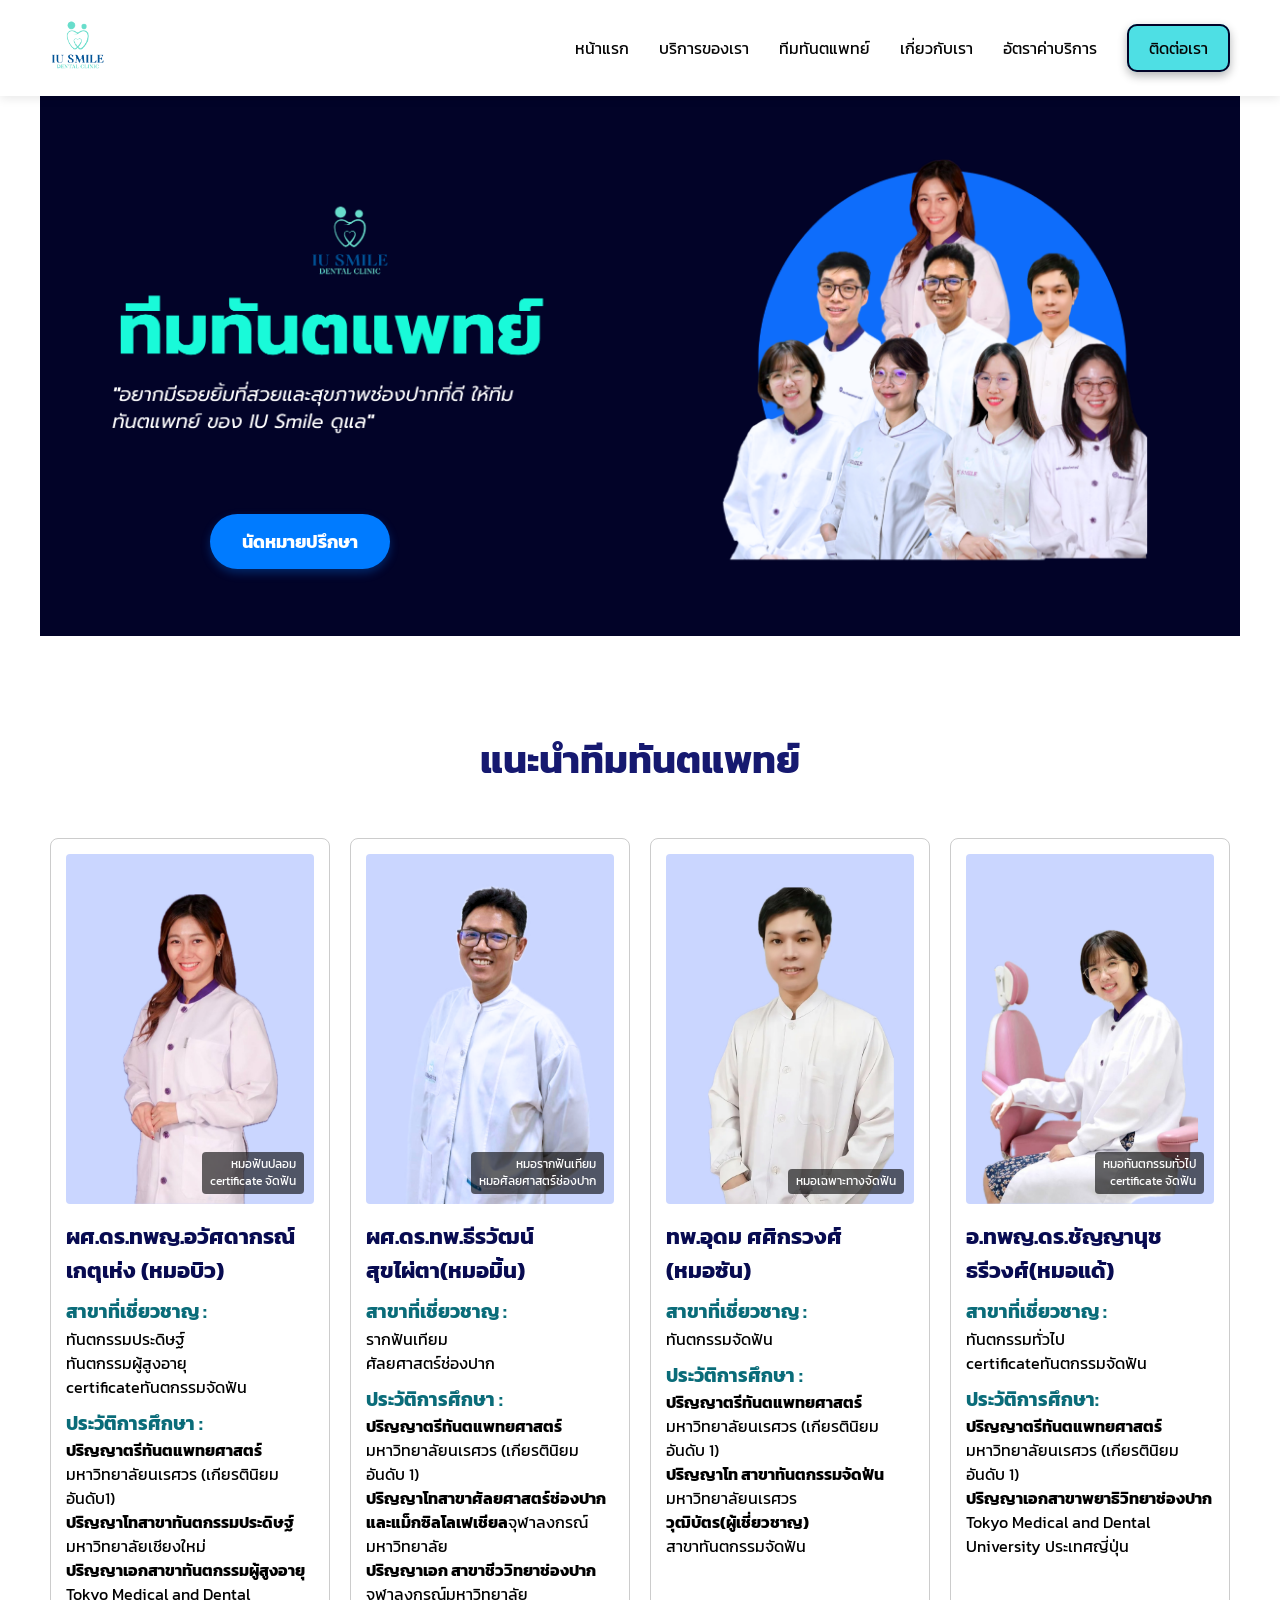
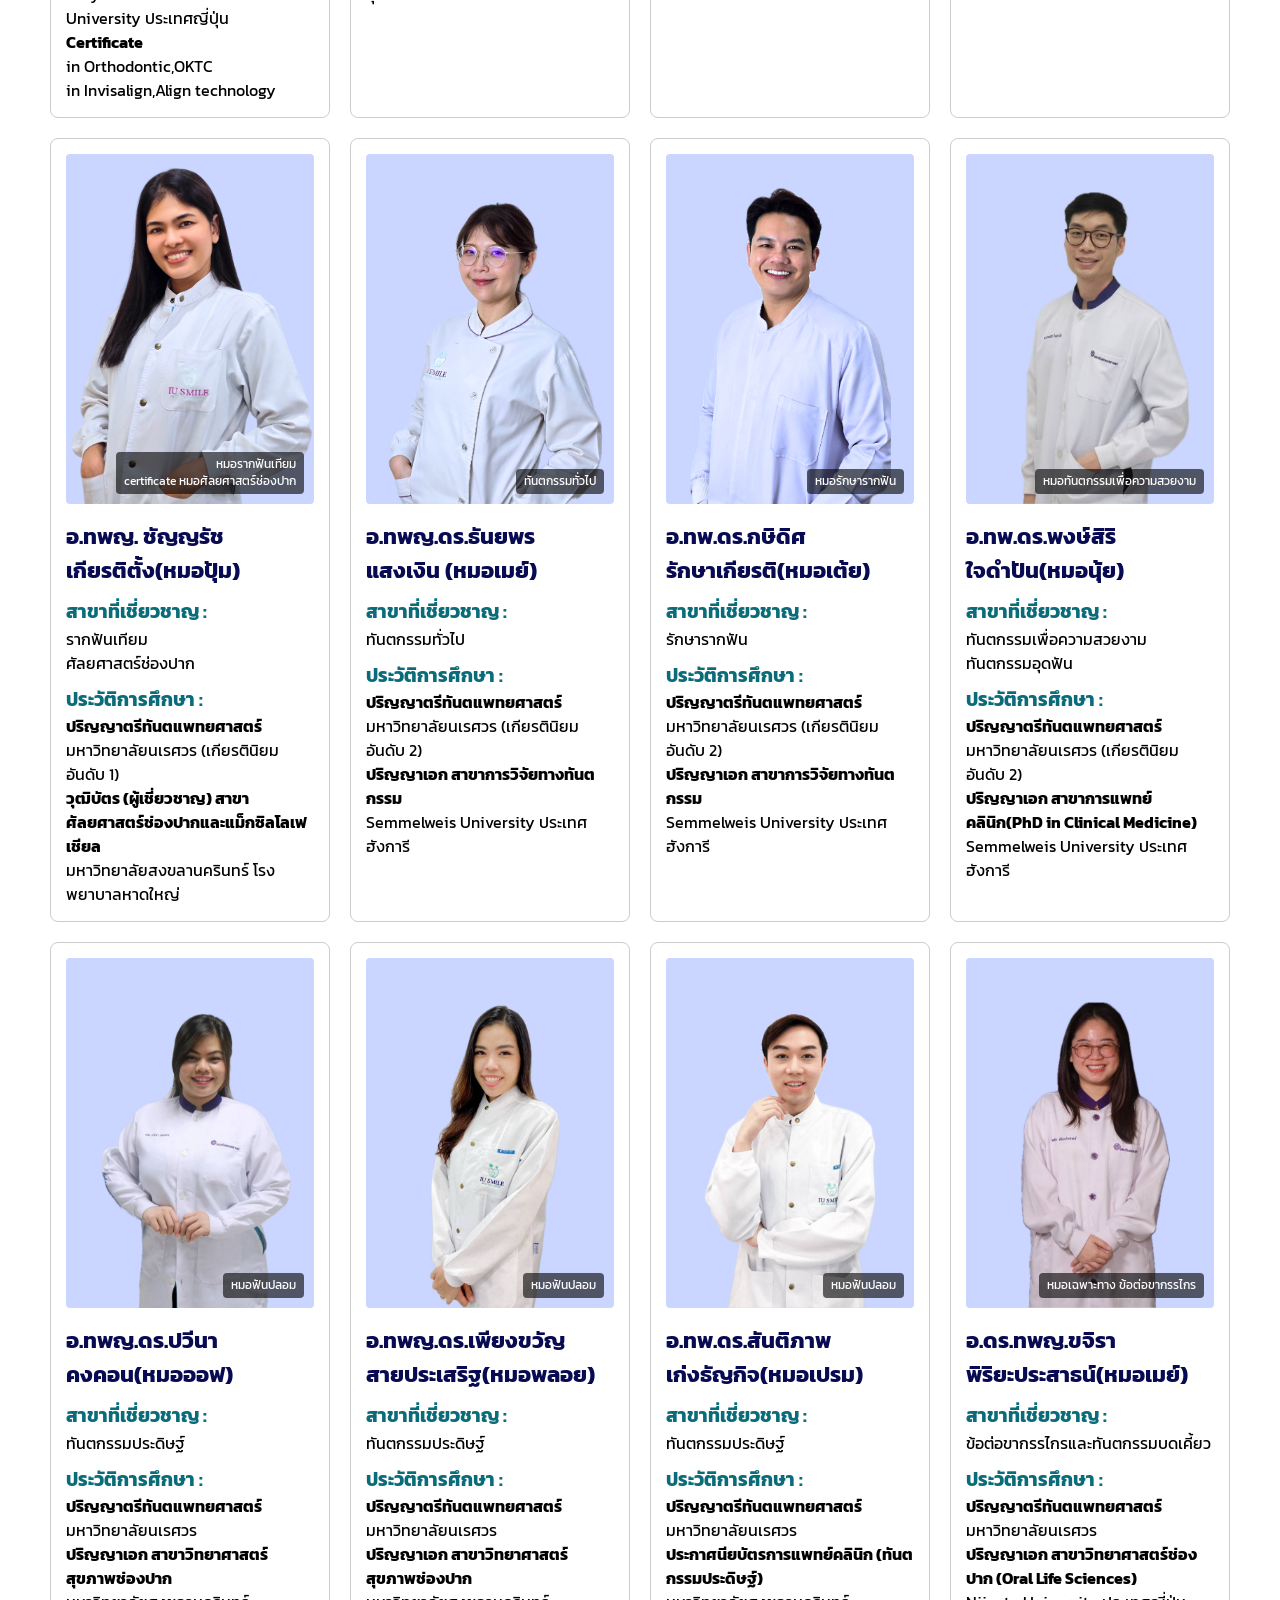
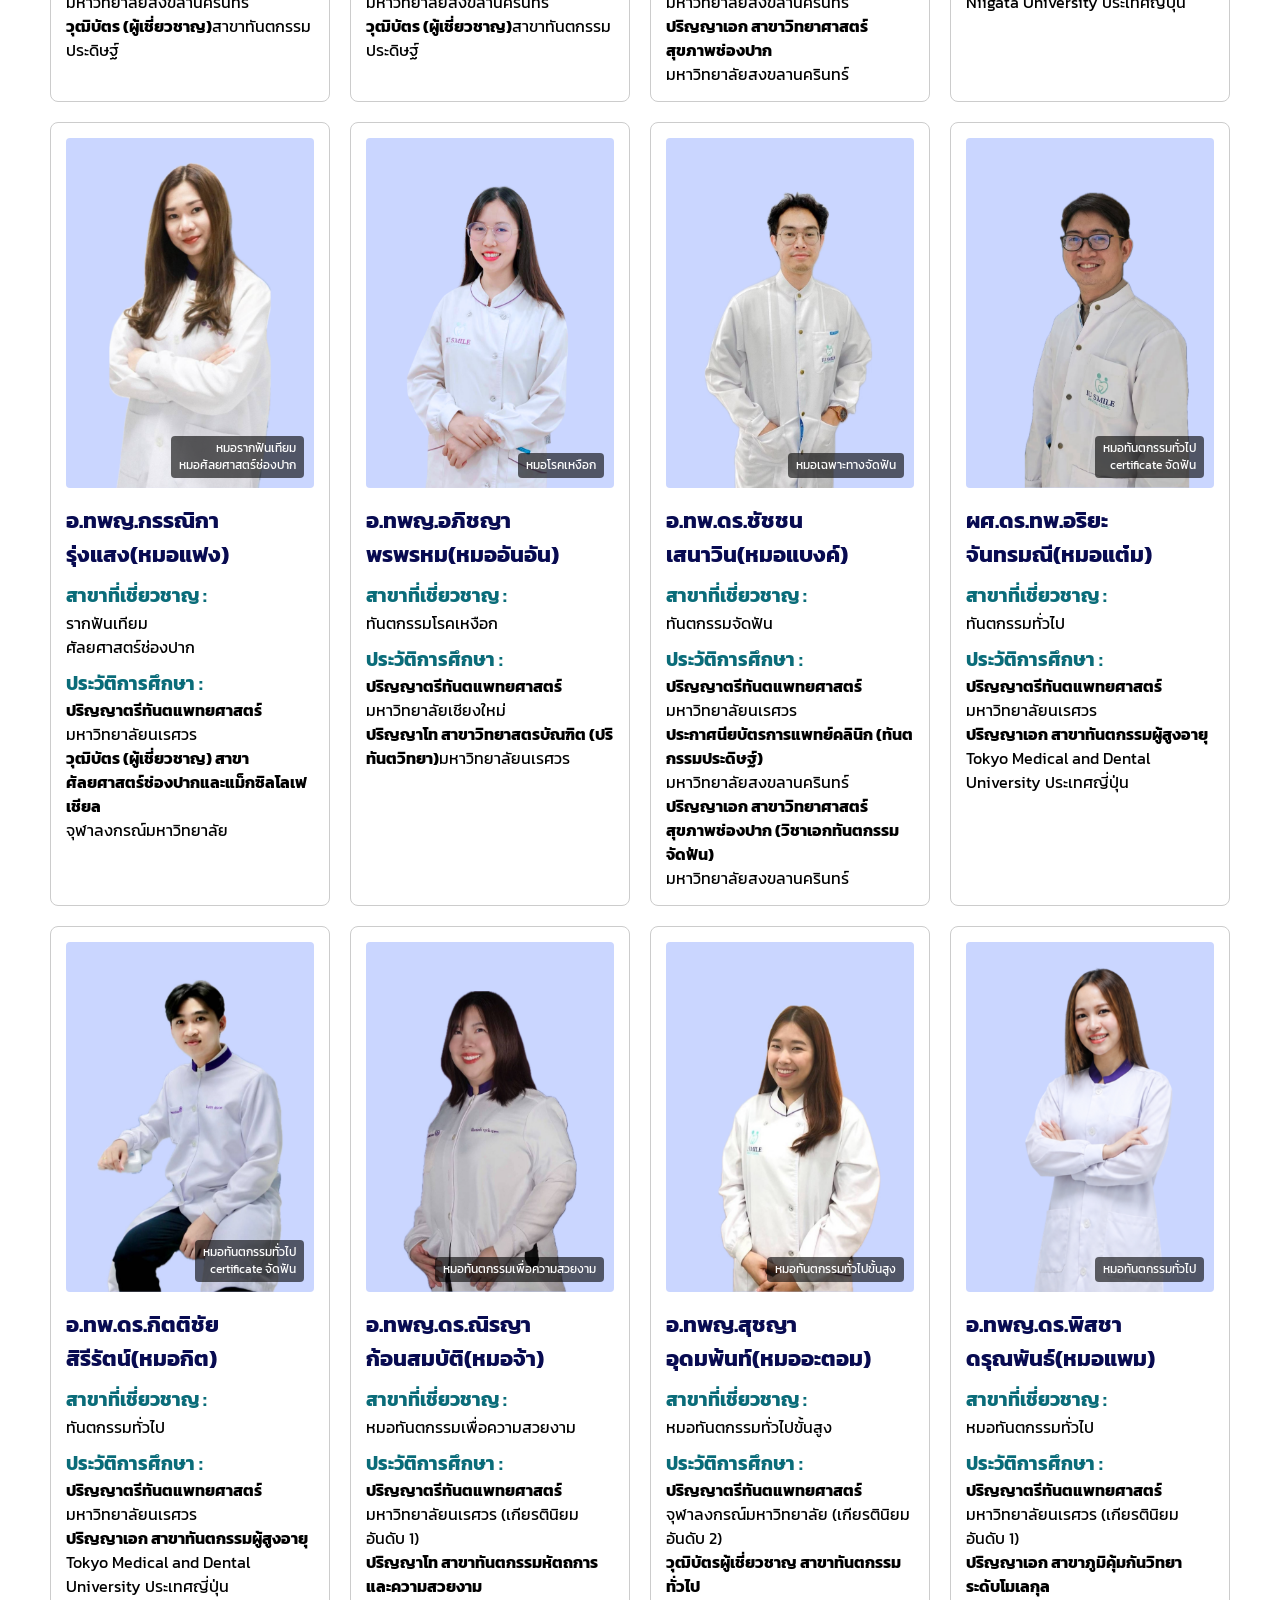
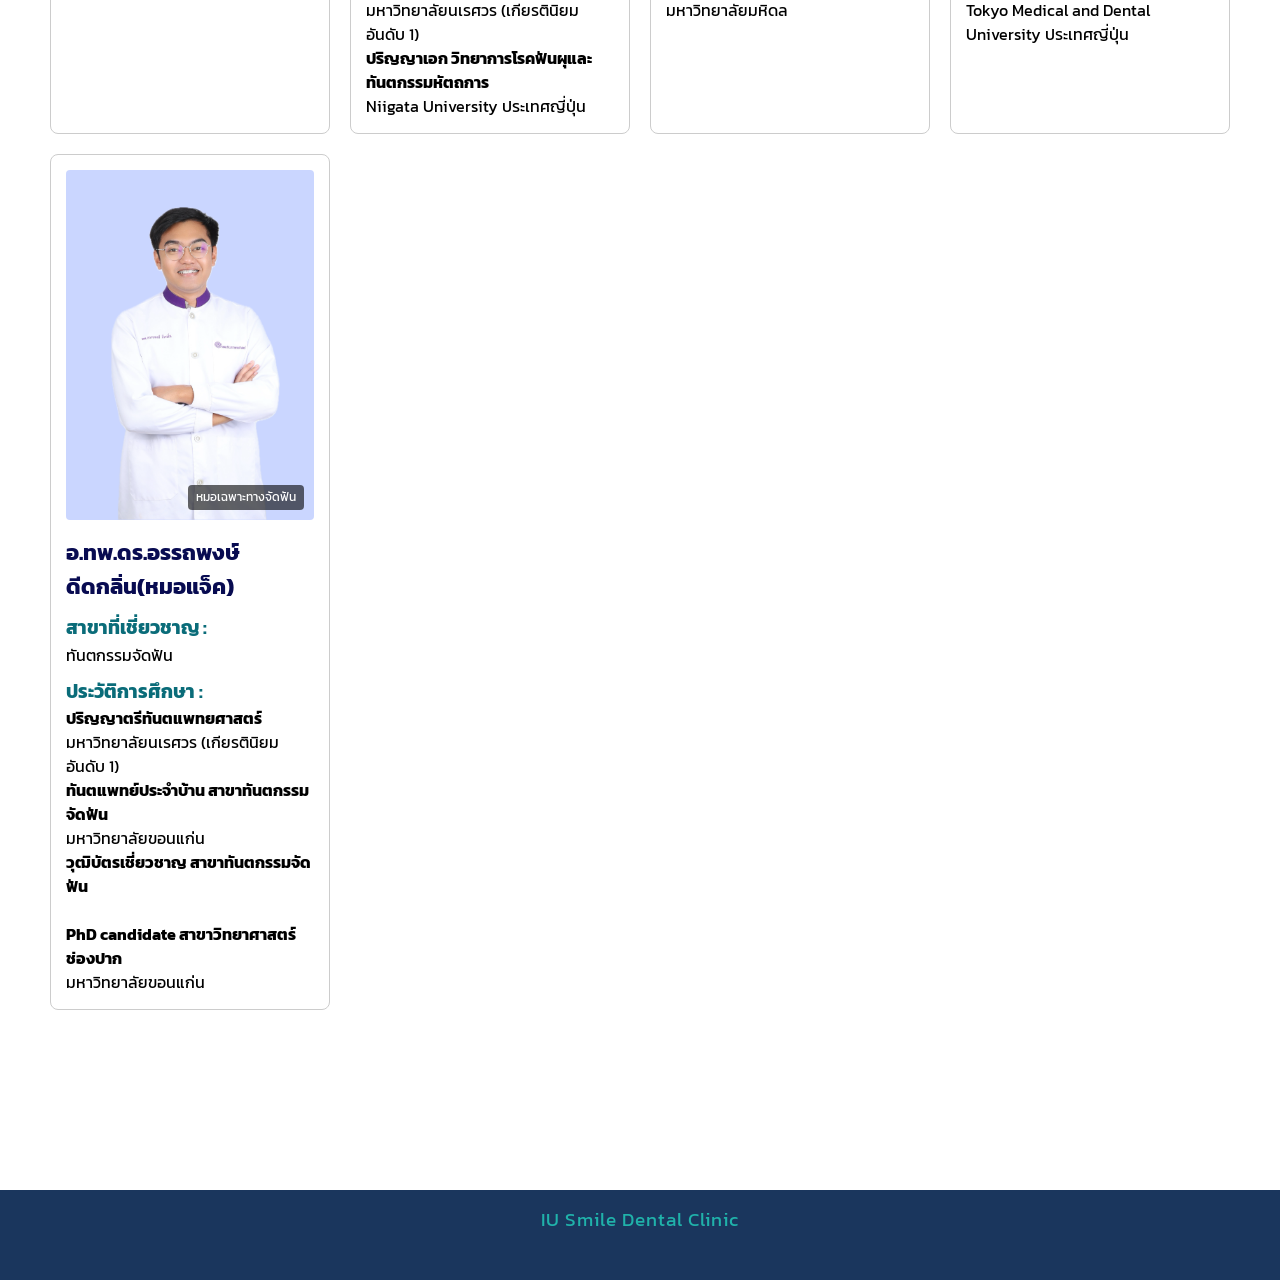
==== commit 649efd6e: "Add files via upload" ====
--- a/iu dentist.html
+++ b/iu dentist.html
@@ -68,15 +68,22 @@
                 </div>
                 <div class="dentist-info">
                     <h3 class="dentist-name">ผศ.ดร.ทพญ.อวัศดากรณ์<br>เกตุเห่ง (หมอบิว)</h3>
-                    <h4 class="dentist-in"><strong>สาขาที่เชี่ยวชาญ :</strong></h4>
-                    <p class="dent-in">ทันตกรรมประดิษฐ์<br>ทันตกรรมผู้สูงอายุ<br>certificateทันตกรรมจัดฟัน</p>
-                    <h4 class="dentist-in">ประวัติการศึกษา :</h4>
-                    <p class="dent-in"><strong>ปริญญาตรีทันตแพทยศาสตร์</strong>มหาวิทยาลัยนเรศวร (เกียรตินิยมอันดับ 1)
-                        <br><strong>ปริญญาโทสาขาทันตกรรมประดิษฐ์</strong> มหาวิทยาลัยเชียงใหม่
-                        <br><strong>ปริญญาเอกสาขาทันตกรรมผู้สูงอายุ</strong><br>Tokyo Medical and Dental University
-                        ประเทศญี่ปุ่น
-                    </p>
-                </div>
+                    <div class="dentist-details">
+                        <h4 class="dentist-in"><strong>สาขาที่เชี่ยวชาญ :</strong></h4>
+                        <p class="dent-in">ทันตกรรมประดิษฐ์<br>ทันตกรรมผู้สูงอายุ<br>certificateทันตกรรมจัดฟัน</p>
+                        <h4 class="dentist-in">ประวัติการศึกษา :</h4>
+                        <p class="dent-in"><strong>ปริญญาตรีทันตแพทยศาสตร์</strong>มหาวิทยาลัยนเรศวร
+                            (เกียรตินิยมอันดับ1)
+                            <br><strong>ปริญญาโทสาขาทันตกรรมประดิษฐ์</strong> มหาวิทยาลัยเชียงใหม่
+                            <br><strong>ปริญญาเอกสาขาทันตกรรมผู้สูงอายุ</strong><br>Tokyo Medical and Dental University
+                            ประเทศญี่ปุ่น
+                            <br><strong>Certificate</strong><br>in Orthodontic,OKTC
+                            <br>in Invisalign,Align technology
+                        </p>
+                    </div>
+                </div>
+                <button type="button" class="toggle-dentist-btn"
+                    onclick="toggleDentistInfo(this)">ดูประวัติเพิ่มเติม</button>
             </div>
             <div class="dentist-card">
                 <div class="dentist-image">
@@ -85,14 +92,19 @@
                 </div>
                 <div class="dentist-info">
                     <h3 class="dentist-name">ผศ.ดร.ทพ.ธีรวัฒน์ <br>สุขไผ่ตา(หมอมิ้น)</h3>
-                    <h4 class="dentist-in"><strong>สาขาที่เชี่ยวชาญ :</strong></h4>
-                    <p class="dent-in">รากฟันเทียม<br>ศัลยศาสตร์ช่องปาก</p>
-                    <h4 class="dentist-in">ประวัติการศึกษา :</h4>
-                    <p class="dent-in"><strong>ปริญญาตรีทันตแพทยศาสตร์</strong>มหาวิทยาลัยนเรศวร (เกียรตินิยมอันดับ 1)
-                        <br><strong>ปริญญาโทสาขาศัลยศาสตร์ช่องปากและแม็กซิลโลเฟเชียล</strong>จุฬาลงกรณ์มหาวิทยาลัย
-                        <br><strong>ปริญญาเอก สาขาชีววิทยาช่องปาก</strong><br>จุฬาลงกรณ์มหาวิทยาลัย
-                    </p>
-                </div>
+                    <div class="dentist-details">
+                        <h4 class="dentist-in"><strong>สาขาที่เชี่ยวชาญ :</strong></h4>
+                        <p class="dent-in">รากฟันเทียม<br>ศัลยศาสตร์ช่องปาก</p>
+                        <h4 class="dentist-in">ประวัติการศึกษา :</h4>
+                        <p class="dent-in"><strong>ปริญญาตรีทันตแพทยศาสตร์</strong>มหาวิทยาลัยนเรศวร (เกียรตินิยมอันดับ
+                            1)
+                            <br><strong>ปริญญาโทสาขาศัลยศาสตร์ช่องปากและแม็กซิลโลเฟเชียล</strong>จุฬาลงกรณ์มหาวิทยาลัย
+                            <br><strong>ปริญญาเอก สาขาชีววิทยาช่องปาก</strong><br>จุฬาลงกรณ์มหาวิทยาลัย
+                        </p>
+                    </div>
+                </div>
+                <button type="button" class="toggle-dentist-btn"
+                    onclick="toggleDentistInfo(this)">ดูประวัติเพิ่มเติม</button>
             </div>
             <div class="dentist-card">
                 <div class="dentist-image">
@@ -101,14 +113,19 @@
                 </div>
                 <div class="dentist-info">
                     <h3 class="dentist-name">ทพ.อุดม ศศิกรวงศ์<br>(หมอซัน)</h3>
-                    <h4 class="dentist-in"><strong>สาขาที่เชี่ยวชาญ :</strong></h4>
-                    <p class="dent-in">ทันตกรรมจัดฟัน</p>
-                    <h4 class="dentist-in">ประวัติการศึกษา :</h4>
-                    <p class="dent-in"><strong>ปริญญาตรีทันตแพทยศาสตร์</strong>มหาวิทยาลัยนเรศวร (เกียรตินิยมอันดับ 1)
-                        <br><strong>ปริญญาโท สาขาทันตกรรมจัดฟัน</strong> มหาวิทยาลัยนเรศวร
-                        <br><strong>วุฒิบัตร(ผู้เชี่ยวชาญ)</strong><br> สาขาทันตกรรมจัดฟัน
-                    </p>
-                </div>
+                    <div class="dentist-details">
+                        <h4 class="dentist-in"><strong>สาขาที่เชี่ยวชาญ :</strong></h4>
+                        <p class="dent-in">ทันตกรรมจัดฟัน</p>
+                        <h4 class="dentist-in">ประวัติการศึกษา :</h4>
+                        <p class="dent-in"><strong>ปริญญาตรีทันตแพทยศาสตร์</strong>มหาวิทยาลัยนเรศวร (เกียรตินิยมอันดับ
+                            1)
+                            <br><strong>ปริญญาโท สาขาทันตกรรมจัดฟัน</strong> มหาวิทยาลัยนเรศวร
+                            <br><strong>วุฒิบัตร(ผู้เชี่ยวชาญ)</strong><br> สาขาทันตกรรมจัดฟัน
+                        </p>
+                    </div>
+                </div>
+                <button type="button" class="toggle-dentist-btn"
+                    onclick="toggleDentistInfo(this)">ดูประวัติเพิ่มเติม</button>
             </div>
             <div class="dentist-card">
                 <div class="dentist-image">
@@ -117,16 +134,42 @@
                 </div>
                 <div class="dentist-info">
                     <h3 class="dentist-name">อ.ทพญ.ดร.ชัญญานุช <br>ธรีวงศ์(หมอแด้)</h3>
-                    <h4 class="dentist-in"><strong>สาขาที่เชี่ยวชาญ :</strong></h4>
-                    <p class="dent-in">ทันตกรรมทั่วไป<br>certificateทันตกรรมจัดฟัน</p>
-                    <h4 class="dentist-in">ประวัติการศึกษา:</h4>
-                    <p class="dent-in"><strong>ปริญญาตรีทันตแพทยศาสตร์</strong>มหาวิทยาลัยนเรศวร (เกียรตินิยมอันดับ 1)
-                        <br><strong>ปริญญาเอกสาขาพยาธิวิทยาช่องปาก</strong><br>Tokyo Medical and Dental University
-                        ประเทศญี่ปุ่น
-                    </p>
-                </div>
-            </div>
-
+                    <div class="dentist-details">
+                        <h4 class="dentist-in"><strong>สาขาที่เชี่ยวชาญ :</strong></h4>
+                        <p class="dent-in">ทันตกรรมทั่วไป<br>certificateทันตกรรมจัดฟัน</p>
+                        <h4 class="dentist-in">ประวัติการศึกษา:</h4>
+                        <p class="dent-in"><strong>ปริญญาตรีทันตแพทยศาสตร์</strong>มหาวิทยาลัยนเรศวร (เกียรตินิยมอันดับ
+                            1)
+                            <br><strong>ปริญญาเอกสาขาพยาธิวิทยาช่องปาก</strong><br>Tokyo Medical and Dental University
+                            ประเทศญี่ปุ่น
+                        </p>
+                    </div>
+                </div>
+                <button type="button" class="toggle-dentist-btn"
+                    onclick="toggleDentistInfo(this)">ดูประวัติเพิ่มเติม</button>
+            </div>
+            <div class="dentist-card">
+                <div class="dentist-image">
+                    <img src="images/dr.pum.png" alt="หมอปุ้ม">
+                    <span class="image-label">หมอรากฟันเทียม<br>certificate หมอศัลยศาสตร์ช่องปาก</span>
+                </div>
+                <div class="dentist-info">
+                    <h3 class="dentist-name">อ.ทพญ. ชัญญรัช <br>เกียรติตั้ง(หมอปุ้ม)</h3>
+                    <div class="dentist-details">
+                        <h4 class="dentist-in"><strong>สาขาที่เชี่ยวชาญ :</strong></h4>
+                        <p class="dent-in">รากฟันเทียม<br>ศัลยศาสตร์ช่องปาก</p>
+                        <h4 class="dentist-in">ประวัติการศึกษา :</h4>
+                        <p class="dent-in"><strong>ปริญญาตรีทันตแพทยศาสตร์</strong>มหาวิทยาลัยนเรศวร (เกียรตินิยมอันดับ
+                            1)
+                            <br><strong>วุฒิบัตร (ผู้เชี่ยวชาญ)
+                                สาขาศัลยศาสตร์ช่องปากและแม็กซิลโลเฟเชียล</strong><br>มหาวิทยาลัยสงขลานครินทร์
+                            โรงพยาบาลหาดใหญ่
+                        </p>
+                    </div>
+                </div>
+                <button type="button" class="toggle-dentist-btn"
+                    onclick="toggleDentistInfo(this)">ดูประวัติเพิ่มเติม</button>
+            </div>
             <div class="dentist-card">
                 <div class="dentist-image">
                     <img src="images/dr.may.png" alt="หมอเมย์">
@@ -134,13 +177,19 @@
                 </div>
                 <div class="dentist-info">
                     <h3 class="dentist-name">อ.ทพญ.ดร.ธันยพร<br>แสงเงิน (หมอเมย์)</h3>
-                    <h4 class="dentist-in"><strong>สาขาที่เชี่ยวชาญ :</strong></h4>
-                    <p class="dent-in">ทันตกรรมทั่วไป</p>
-                    <h4 class="dentist-in">ประวัติการศึกษา :</h4>
-                    <p class="dent-in"><strong>ปริญญาตรีทันตแพทยศาสตร์</strong>มหาวิทยาลัยนเรศวร (เกียรตินิยมอันดับ 2)
-                        <br><strong>ปริญญาเอก สาขาการวิจัยทางทันตกรรม</strong><br>Semmelweis University ประเทศฮังการี
-                    </p>
-                </div>
+                    <div class="dentist-details">
+                        <h4 class="dentist-in"><strong>สาขาที่เชี่ยวชาญ :</strong></h4>
+                        <p class="dent-in">ทันตกรรมทั่วไป</p>
+                        <h4 class="dentist-in">ประวัติการศึกษา :</h4>
+                        <p class="dent-in"><strong>ปริญญาตรีทันตแพทยศาสตร์</strong>มหาวิทยาลัยนเรศวร (เกียรตินิยมอันดับ
+                            2)
+                            <br><strong>ปริญญาเอก สาขาการวิจัยทางทันตกรรม</strong><br>Semmelweis University
+                            ประเทศฮังการี
+                        </p>
+                    </div>
+                </div>
+                <button type="button" class="toggle-dentist-btn"
+                    onclick="toggleDentistInfo(this)">ดูประวัติเพิ่มเติม</button>
             </div>
             <div class="dentist-card">
                 <div class="dentist-image">
@@ -149,13 +198,19 @@
                 </div>
                 <div class="dentist-info">
                     <h3 class="dentist-name">อ.ทพ.ดร.กษิดิศ<br>รักษาเกียรติ(หมอเต้ย)</h3>
-                    <h4 class="dentist-in"><strong>สาขาที่เชี่ยวชาญ :</strong></h4>
-                    <p class="dent-in">รักษารากฟัน</p>
-                    <h4 class="dentist-in">ประวัติการศึกษา :</h4>
-                    <p class="dent-in"><strong>ปริญญาตรีทันตแพทยศาสตร์</strong>มหาวิทยาลัยนเรศวร (เกียรตินิยมอันดับ 2)
-                        <br><strong>ปริญญาเอก สาขาการวิจัยทางทันตกรรม</strong><br>Semmelweis University ประเทศฮังการี
-                    </p>
-                </div>
+                    <div class="dentist-details">
+                        <h4 class="dentist-in"><strong>สาขาที่เชี่ยวชาญ :</strong></h4>
+                        <p class="dent-in">รักษารากฟัน</p>
+                        <h4 class="dentist-in">ประวัติการศึกษา :</h4>
+                        <p class="dent-in"><strong>ปริญญาตรีทันตแพทยศาสตร์</strong>มหาวิทยาลัยนเรศวร (เกียรตินิยมอันดับ
+                            2)
+                            <br><strong>ปริญญาเอก สาขาการวิจัยทางทันตกรรม</strong><br>Semmelweis University
+                            ประเทศฮังการี
+                        </p>
+                    </div>
+                </div>
+                <button type="button" class="toggle-dentist-btn"
+                    onclick="toggleDentistInfo(this)">ดูประวัติเพิ่มเติม</button>
             </div>
             <div class="dentist-card">
                 <div class="dentist-image">
@@ -164,14 +219,19 @@
                 </div>
                 <div class="dentist-info">
                     <h3 class="dentist-name">อ.ทพ.ดร.พงษ์สิริ<br>ใจดำปัน(หมอนุ้ย)</h3>
-                    <h4 class="dentist-in"><strong>สาขาที่เชี่ยวชาญ :</strong></h4>
-                    <p class="dent-in">ทันตกรรมเพื่อความสวยงาม<br>ทันตกรรมอุดฟัน</p>
-                    <h4 class="dentist-in">ประวัติการศึกษา :</h4>
-                    <p class="dent-in"><strong>ปริญญาตรีทันตแพทยศาสตร์</strong>มหาวิทยาลัยนเรศวร (เกียรตินิยมอันดับ 2)
-                        <br><strong>ปริญญาเอก สาขาการแพทย์คลินิก(PhD in Clinical Medicine)</strong><br>Semmelweis
-                        University ประเทศฮังการี
-                    </p>
-                </div>
+                    <div class="dentist-details">
+                        <h4 class="dentist-in"><strong>สาขาที่เชี่ยวชาญ :</strong></h4>
+                        <p class="dent-in">ทันตกรรมเพื่อความสวยงาม<br>ทันตกรรมอุดฟัน</p>
+                        <h4 class="dentist-in">ประวัติการศึกษา :</h4>
+                        <p class="dent-in"><strong>ปริญญาตรีทันตแพทยศาสตร์</strong>มหาวิทยาลัยนเรศวร (เกียรตินิยมอันดับ
+                            2)
+                            <br><strong>ปริญญาเอก สาขาการแพทย์คลินิก(PhD in Clinical Medicine)</strong><br>Semmelweis
+                            University ประเทศฮังการี
+                        </p>
+                    </div>
+                </div>
+                <button type="button" class="toggle-dentist-btn"
+                    onclick="toggleDentistInfo(this)">ดูประวัติเพิ่มเติม</button>
             </div>
             <div class="dentist-card">
                 <div class="dentist-image">
@@ -180,14 +240,18 @@
                 </div>
                 <div class="dentist-info">
                     <h3 class="dentist-name">อ.ทพญ.ดร.ปวีนา<br>คงคอน(หมอออฟ)</h3>
-                    <h4 class="dentist-in"><strong>สาขาที่เชี่ยวชาญ :</strong></h4>
-                    <p class="dent-in">ทันตกรรมประดิษฐ์</p>
-                    <h4 class="dentist-in">ประวัติการศึกษา :</h4>
-                    <p class="dent-in"><strong>ปริญญาตรีทันตแพทยศาสตร์</strong>มหาวิทยาลัยนเรศวร
-                        <br><strong>ปริญญาเอก สาขาวิทยาศาสตร์สุขภาพช่องปาก</strong><br>มหาวิทยาลัยสงขลานครินทร์
-                        <br><strong>วุฒิบัตร (ผู้เชี่ยวชาญ)</strong>สาขาทันตกรรมประดิษฐ์
-                    </p>
-                </div>
+                    <div class="dentist-details">
+                        <h4 class="dentist-in"><strong>สาขาที่เชี่ยวชาญ :</strong></h4>
+                        <p class="dent-in">ทันตกรรมประดิษฐ์</p>
+                        <h4 class="dentist-in">ประวัติการศึกษา :</h4>
+                        <p class="dent-in"><strong>ปริญญาตรีทันตแพทยศาสตร์</strong>มหาวิทยาลัยนเรศวร
+                            <br><strong>ปริญญาเอก สาขาวิทยาศาสตร์สุขภาพช่องปาก</strong><br>มหาวิทยาลัยสงขลานครินทร์
+                            <br><strong>วุฒิบัตร (ผู้เชี่ยวชาญ)</strong>สาขาทันตกรรมประดิษฐ์
+                        </p>
+                    </div>
+                </div>
+                <button type="button" class="toggle-dentist-btn"
+                    onclick="toggleDentistInfo(this)">ดูประวัติเพิ่มเติม</button>
             </div>
             <div class="dentist-card">
                 <div class="dentist-image">
@@ -196,14 +260,18 @@
                 </div>
                 <div class="dentist-info">
                     <h3 class="dentist-name">อ.ทพญ.ดร.เพียงขวัญ<br>สายประเสริฐ(หมอพลอย)</h3>
-                    <h4 class="dentist-in"><strong>สาขาที่เชี่ยวชาญ :</strong></h4>
-                    <p class="dent-in">ทันตกรรมประดิษฐ์</p>
-                    <h4 class="dentist-in">ประวัติการศึกษา :</h4>
-                    <p class="dent-in"><strong>ปริญญาตรีทันตแพทยศาสตร์</strong>มหาวิทยาลัยนเรศวร
-                        <br><strong>ปริญญาเอก สาขาวิทยาศาสตร์สุขภาพช่องปาก</strong><br>มหาวิทยาลัยสงขลานครินทร์
-                        <br><strong>วุฒิบัตร (ผู้เชี่ยวชาญ)</strong>สาขาทันตกรรมประดิษฐ์
-                    </p>
-                </div>
+                    <div class="dentist-details">
+                        <h4 class="dentist-in"><strong>สาขาที่เชี่ยวชาญ :</strong></h4>
+                        <p class="dent-in">ทันตกรรมประดิษฐ์</p>
+                        <h4 class="dentist-in">ประวัติการศึกษา :</h4>
+                        <p class="dent-in"><strong>ปริญญาตรีทันตแพทยศาสตร์</strong>มหาวิทยาลัยนเรศวร
+                            <br><strong>ปริญญาเอก สาขาวิทยาศาสตร์สุขภาพช่องปาก</strong><br>มหาวิทยาลัยสงขลานครินทร์
+                            <br><strong>วุฒิบัตร (ผู้เชี่ยวชาญ)</strong>สาขาทันตกรรมประดิษฐ์
+                        </p>
+                    </div>
+                </div>
+                <button type="button" class="toggle-dentist-btn"
+                    onclick="toggleDentistInfo(this)">ดูประวัติเพิ่มเติม</button>
             </div>
             <div class="dentist-card">
                 <div class="dentist-image">
@@ -212,14 +280,19 @@
                 </div>
                 <div class="dentist-info">
                     <h3 class="dentist-name">อ.ทพ.ดร.สันติภาพ<br>เก่งธัญกิจ(หมอเปรม)</h3>
-                    <h4 class="dentist-in"><strong>สาขาที่เชี่ยวชาญ :</strong></h4>
-                    <p class="dent-in">ทันตกรรมประดิษฐ์</p>
-                    <h4 class="dentist-in">ประวัติการศึกษา :</h4>
-                    <p class="dent-in"><strong>ปริญญาตรีทันตแพทยศาสตร์</strong>มหาวิทยาลัยนเรศวร
-                        <br><strong>ประกาศนียบัตรการแพทย์คลินิก (ทันตกรรมประดิษฐ์)</strong><br>มหาวิทยาลัยสงขลานครินทร์
-                        <br><strong>ปริญญาเอก สาขาวิทยาศาสตร์สุขภาพช่องปาก</strong><br>มหาวิทยาลัยสงขลานครินทร์
-                    </p>
-                </div>
+                    <div class="dentist-details">
+                        <h4 class="dentist-in"><strong>สาขาที่เชี่ยวชาญ :</strong></h4>
+                        <p class="dent-in">ทันตกรรมประดิษฐ์</p>
+                        <h4 class="dentist-in">ประวัติการศึกษา :</h4>
+                        <p class="dent-in"><strong>ปริญญาตรีทันตแพทยศาสตร์</strong>มหาวิทยาลัยนเรศวร
+                            <br><strong>ประกาศนียบัตรการแพทย์คลินิก
+                                (ทันตกรรมประดิษฐ์)</strong><br>มหาวิทยาลัยสงขลานครินทร์
+                            <br><strong>ปริญญาเอก สาขาวิทยาศาสตร์สุขภาพช่องปาก</strong><br>มหาวิทยาลัยสงขลานครินทร์
+                        </p>
+                    </div>
+                </div>
+                <button type="button" class="toggle-dentist-btn"
+                    onclick="toggleDentistInfo(this)">ดูประวัติเพิ่มเติม</button>
             </div>
 
             <div class="dentist-card">
@@ -229,14 +302,19 @@
                 </div>
                 <div class="dentist-info">
                     <h3 class="dentist-name">อ.ดร.ทพญ.ขจิรา<br>พิริยะประสาธน์(หมอเมย์)</h3>
-                    <h4 class="dentist-in"><strong>สาขาที่เชี่ยวชาญ :</strong></h4>
-                    <p class="dent-in">ข้อต่อขากรรไกรและทันตกรรมบดเคี้ยว</p>
-                    <h4 class="dentist-in">ประวัติการศึกษา :</h4>
-                    <p class="dent-in"><strong>ปริญญาตรีทันตแพทยศาสตร์</strong>มหาวิทยาลัยนเรศวร
-                        <br><strong>ปริญญาเอก สาขาวิทยาศาสตร์ช่องปาก (Oral Life Sciences)</strong><br>Niigata University
-                        ประเทศญี่ปุ่น
-                    </p>
-                </div>
+                    <div class="dentist-details">
+                        <h4 class="dentist-in"><strong>สาขาที่เชี่ยวชาญ :</strong></h4>
+                        <p class="dent-in">ข้อต่อขากรรไกรและทันตกรรมบดเคี้ยว</p>
+                        <h4 class="dentist-in">ประวัติการศึกษา :</h4>
+                        <p class="dent-in"><strong>ปริญญาตรีทันตแพทยศาสตร์</strong>มหาวิทยาลัยนเรศวร
+                            <br><strong>ปริญญาเอก สาขาวิทยาศาสตร์ช่องปาก (Oral Life Sciences)</strong><br>Niigata
+                            University
+                            ประเทศญี่ปุ่น
+                        </p>
+                    </div>
+                </div>
+                <button type="button" class="toggle-dentist-btn"
+                    onclick="toggleDentistInfo(this)">ดูประวัติเพิ่มเติม</button>
             </div>
             <div class="dentist-card">
                 <div class="dentist-image">
@@ -245,14 +323,18 @@
                 </div>
                 <div class="dentist-info">
                     <h3 class="dentist-name">อ.ทพญ.กรรณิกา<br>รุ่งแสง(หมอแฟง)</h3>
-                    <h4 class="dentist-in"><strong>สาขาที่เชี่ยวชาญ :</strong></h4>
-                    <p class="dent-in">รากฟันเทียม<br>ศัลยศาสตร์ช่องปาก</p>
-                    <h4 class="dentist-in">ประวัติการศึกษา :</h4>
-                    <p class="dent-in"><strong>ปริญญาตรีทันตแพทยศาสตร์</strong>มหาวิทยาลัยนเรศวร
-                        <br><strong>วุฒิบัตร (ผู้เชี่ยวชาญ)
-                            สาขาศัลยศาสตร์ช่องปากและแม็กซิลโลเฟเชียล</strong><br>จุฬาลงกรณ์มหาวิทยาลัย
-                    </p>
-                </div>
+                    <div class="dentist-details">
+                        <h4 class="dentist-in"><strong>สาขาที่เชี่ยวชาญ :</strong></h4>
+                        <p class="dent-in">รากฟันเทียม<br>ศัลยศาสตร์ช่องปาก</p>
+                        <h4 class="dentist-in">ประวัติการศึกษา :</h4>
+                        <p class="dent-in"><strong>ปริญญาตรีทันตแพทยศาสตร์</strong>มหาวิทยาลัยนเรศวร
+                            <br><strong>วุฒิบัตร (ผู้เชี่ยวชาญ)
+                                สาขาศัลยศาสตร์ช่องปากและแม็กซิลโลเฟเชียล</strong><br>จุฬาลงกรณ์มหาวิทยาลัย
+                        </p>
+                    </div>
+                </div>
+                <button type="button" class="toggle-dentist-btn"
+                    onclick="toggleDentistInfo(this)">ดูประวัติเพิ่มเติม</button>
             </div>
             <div class="dentist-card">
                 <div class="dentist-image">
@@ -261,13 +343,17 @@
                 </div>
                 <div class="dentist-info">
                     <h3 class="dentist-name">อ.ทพญ.อภิชญา<br>พรพรหม(หมออันอัน)</h3>
-                    <h4 class="dentist-in"><strong>สาขาที่เชี่ยวชาญ :</strong></h4>
-                    <p class="dent-in">ทันตกรรมโรคเหงือก</p>
-                    <h4 class="dentist-in">ประวัติการศึกษา :</h4>
-                    <p class="dent-in"><strong>ปริญญาตรีทันตแพทยศาสตร์</strong>มหาวิทยาลัยเชียงใหม่
-                        <br><strong>ปริญญาโท สาขาวิทยาสตรบัณฑิต (ปริทันตวิทยา)</strong>มหาวิทยาลัยนเรศวร
-                    </p>
-                </div>
+                    <div class="dentist-details">
+                        <h4 class="dentist-in"><strong>สาขาที่เชี่ยวชาญ :</strong></h4>
+                        <p class="dent-in">ทันตกรรมโรคเหงือก</p>
+                        <h4 class="dentist-in">ประวัติการศึกษา :</h4>
+                        <p class="dent-in"><strong>ปริญญาตรีทันตแพทยศาสตร์</strong>มหาวิทยาลัยเชียงใหม่
+                            <br><strong>ปริญญาโท สาขาวิทยาสตรบัณฑิต (ปริทันตวิทยา)</strong>มหาวิทยาลัยนเรศวร
+                        </p>
+                    </div>
+                </div>
+                <button type="button" class="toggle-dentist-btn"
+                    onclick="toggleDentistInfo(this)">ดูประวัติเพิ่มเติม</button>
             </div>
             <div class="dentist-card">
                 <div class="dentist-image">
@@ -276,15 +362,20 @@
                 </div>
                 <div class="dentist-info">
                     <h3 class="dentist-name">อ.ทพ.ดร.ชัชชน<br>เสนาวิน(หมอแบงค์)</h3>
-                    <h4 class="dentist-in"><strong>สาขาที่เชี่ยวชาญ :</strong></h4>
-                    <p class="dent-in">ทันตกรรมจัดฟัน</p>
-                    <h4 class="dentist-in">ประวัติการศึกษา :</h4>
-                    <p class="dent-in"><strong>ปริญญาตรีทันตแพทยศาสตร์</strong>มหาวิทยาลัยนเรศวร
-                        <br><strong>ประกาศนียบัตรการแพทย์คลินิก (ทันตกรรมประดิษฐ์)</strong><br>มหาวิทยาลัยสงขลานครินทร์
-                        <br><strong>ปริญญาเอก สาขาวิทยาศาสตร์สุขภาพช่องปาก
-                            (วิชาเอกทันตกรรมจัดฟัน)</strong><br>มหาวิทยาลัยสงขลานครินทร์
-                    </p>
-                </div>
+                    <div class="dentist-details">
+                        <h4 class="dentist-in"><strong>สาขาที่เชี่ยวชาญ :</strong></h4>
+                        <p class="dent-in">ทันตกรรมจัดฟัน</p>
+                        <h4 class="dentist-in">ประวัติการศึกษา :</h4>
+                        <p class="dent-in"><strong>ปริญญาตรีทันตแพทยศาสตร์</strong>มหาวิทยาลัยนเรศวร
+                            <br><strong>ประกาศนียบัตรการแพทย์คลินิก
+                                (ทันตกรรมประดิษฐ์)</strong><br>มหาวิทยาลัยสงขลานครินทร์
+                            <br><strong>ปริญญาเอก สาขาวิทยาศาสตร์สุขภาพช่องปาก
+                                (วิชาเอกทันตกรรมจัดฟัน)</strong><br>มหาวิทยาลัยสงขลานครินทร์
+                        </p>
+                    </div>
+                </div>
+                <button type="button" class="toggle-dentist-btn"
+                    onclick="toggleDentistInfo(this)">ดูประวัติเพิ่มเติม</button>
             </div>
             <div class="dentist-card">
                 <div class="dentist-image">
@@ -293,14 +384,18 @@
                 </div>
                 <div class="dentist-info">
                     <h3 class="dentist-name">ผศ.ดร.ทพ.อริยะ<br>จันทรมณี(หมอแต๋ม)</h3>
-                    <h4 class="dentist-in"><strong>สาขาที่เชี่ยวชาญ :</strong></h4>
-                    <p class="dent-in">ทันตกรรมทั่วไป</p>
-                    <h4 class="dentist-in">ประวัติการศึกษา :</h4>
-                    <p class="dent-in"><strong>ปริญญาตรีทันตแพทยศาสตร์</strong>มหาวิทยาลัยนเรศวร
-                        <br><strong>ปริญญาเอก สาขาทันตกรรมผู้สูงอายุ</strong><br>Tokyo Medical and Dental University
-                        ประเทศญี่ปุ่น
-                    </p>
-                </div>
+                    <div class="dentist-details">
+                        <h4 class="dentist-in"><strong>สาขาที่เชี่ยวชาญ :</strong></h4>
+                        <p class="dent-in">ทันตกรรมทั่วไป</p>
+                        <h4 class="dentist-in">ประวัติการศึกษา :</h4>
+                        <p class="dent-in"><strong>ปริญญาตรีทันตแพทยศาสตร์</strong>มหาวิทยาลัยนเรศวร
+                            <br><strong>ปริญญาเอก สาขาทันตกรรมผู้สูงอายุ</strong><br>Tokyo Medical and Dental University
+                            ประเทศญี่ปุ่น
+                        </p>
+                    </div>
+                </div>
+                <button type="button" class="toggle-dentist-btn"
+                    onclick="toggleDentistInfo(this)">ดูประวัติเพิ่มเติม</button>
             </div>
             <div class="dentist-card">
                 <div class="dentist-image">
@@ -309,14 +404,18 @@
                 </div>
                 <div class="dentist-info">
                     <h3 class="dentist-name">อ.ทพ.ดร.กิตติชัย<br>สิรีรัตน์(หมอกิต)</h3>
-                    <h4 class="dentist-in"><strong>สาขาที่เชี่ยวชาญ :</strong></h4>
-                    <p class="dent-in">ทันตกรรมทั่วไป</p>
-                    <h4 class="dentist-in">ประวัติการศึกษา :</h4>
-                    <p class="dent-in"><strong>ปริญญาตรีทันตแพทยศาสตร์</strong>มหาวิทยาลัยนเรศวร
-                        <br><strong>ปริญญาเอก สาขาทันตกรรมผู้สูงอายุ</strong><br>Tokyo Medical and Dental University
-                        ประเทศญี่ปุ่น
-                    </p>
-                </div>
+                    <div class="dentist-details">
+                        <h4 class="dentist-in"><strong>สาขาที่เชี่ยวชาญ :</strong></h4>
+                        <p class="dent-in">ทันตกรรมทั่วไป</p>
+                        <h4 class="dentist-in">ประวัติการศึกษา :</h4>
+                        <p class="dent-in"><strong>ปริญญาตรีทันตแพทยศาสตร์</strong>มหาวิทยาลัยนเรศวร
+                            <br><strong>ปริญญาเอก สาขาทันตกรรมผู้สูงอายุ</strong><br>Tokyo Medical and Dental University
+                            ประเทศญี่ปุ่น
+                        </p>
+                    </div>
+                </div>
+                <button type="button" class="toggle-dentist-btn"
+                    onclick="toggleDentistInfo(this)">ดูประวัติเพิ่มเติม</button>
             </div>
             <div class="dentist-card">
                 <div class="dentist-image">
@@ -325,16 +424,21 @@
                 </div>
                 <div class="dentist-info">
                     <h3 class="dentist-name">อ.ทพญ.ดร.ณิรญา<br>ก้อนสมบัติ(หมอจ้า)</h3>
-                    <h4 class="dentist-in"><strong>สาขาที่เชี่ยวชาญ :</strong></h4>
-                    <p class="dent-in">หมอทันตกรรมเพื่อความสวยงาม</p>
-                    <h4 class="dentist-in">ประวัติการศึกษา :</h4>
-                    <p class="dent-in"><strong>ปริญญาตรีทันตแพทยศาสตร์</strong>มหาวิทยาลัยนเรศวร (เกียรตินิยมอันดับ 1)
-                        <br><strong>ปริญญาโท สาขาทันตกรรมหัตถการและความสวยงาม</strong><br>มหาวิทยาลัยนเรศวร
-                        (เกียรตินิยมอันดับ 1)
-                        <br><strong>ปริญญาเอก วิทยาการโรคฟันผุและทันตกรรมหัตถการ</strong><br>Niigata University
-                        ประเทศญี่ปุ่น
-                    </p>
-                </div>
+                    <div class="dentist-details">
+                        <h4 class="dentist-in"><strong>สาขาที่เชี่ยวชาญ :</strong></h4>
+                        <p class="dent-in">หมอทันตกรรมเพื่อความสวยงาม</p>
+                        <h4 class="dentist-in">ประวัติการศึกษา :</h4>
+                        <p class="dent-in"><strong>ปริญญาตรีทันตแพทยศาสตร์</strong>มหาวิทยาลัยนเรศวร (เกียรตินิยมอันดับ
+                            1)
+                            <br><strong>ปริญญาโท สาขาทันตกรรมหัตถการและความสวยงาม</strong><br>มหาวิทยาลัยนเรศวร
+                            (เกียรตินิยมอันดับ 1)
+                            <br><strong>ปริญญาเอก วิทยาการโรคฟันผุและทันตกรรมหัตถการ</strong><br>Niigata University
+                            ประเทศญี่ปุ่น
+                        </p>
+                    </div>
+                </div>
+                <button type="button" class="toggle-dentist-btn"
+                    onclick="toggleDentistInfo(this)">ดูประวัติเพิ่มเติม</button>
             </div>
             <div class="dentist-card">
                 <div class="dentist-image">
@@ -343,14 +447,19 @@
                 </div>
                 <div class="dentist-info">
                     <h3 class="dentist-name">อ.ทพญ.สุชญา<br>อุดมพ้นท์(หมออะตอม)</h3>
-                    <h4 class="dentist-in"><strong>สาขาที่เชี่ยวชาญ :</strong></h4>
-                    <p class="dent-in">หมอทันตกรรมทั่วไปขั้นสูง</p>
-                    <h4 class="dentist-in">ประวัติการศึกษา :</h4>
-                    <p class="dent-in"><strong>ปริญญาตรีทันตแพทยศาสตร์</strong>จุฬาลงกรณ์มหาวิทยาลัย (เกียรตินิยมอันดับ
-                        2)
-                        <br><strong>วุฒิบัตรผู้เชี่ยวชาญ สาขาทันตกรรมทั่วไป</strong><br>มหาวิทยาลัยมหิดล
-                    </p>
-                </div>
+                    <div class="dentist-details">
+                        <h4 class="dentist-in"><strong>สาขาที่เชี่ยวชาญ :</strong></h4>
+                        <p class="dent-in">หมอทันตกรรมทั่วไปขั้นสูง</p>
+                        <h4 class="dentist-in">ประวัติการศึกษา :</h4>
+                        <p class="dent-in"><strong>ปริญญาตรีทันตแพทยศาสตร์</strong>จุฬาลงกรณ์มหาวิทยาลัย
+                            (เกียรตินิยมอันดับ
+                            2)
+                            <br><strong>วุฒิบัตรผู้เชี่ยวชาญ สาขาทันตกรรมทั่วไป</strong><br>มหาวิทยาลัยมหิดล
+                        </p>
+                    </div>
+                </div>
+                <button type="button" class="toggle-dentist-btn"
+                    onclick="toggleDentistInfo(this)">ดูประวัติเพิ่มเติม</button>
             </div>
             <div class="dentist-card">
                 <div class="dentist-image">
@@ -359,14 +468,19 @@
                 </div>
                 <div class="dentist-info">
                     <h3 class="dentist-name">อ.ทพญ.ดร.พิสชา<br>ดรุณพันธ์(หมอแพม)</h3>
-                    <h4 class="dentist-in"><strong>สาขาที่เชี่ยวชาญ :</strong></h4>
-                    <p class="dent-in">หมอทันตกรรมทั่วไป</p>
-                    <h4 class="dentist-in">ประวัติการศึกษา :</h4>
-                    <p class="dent-in"><strong>ปริญญาตรีทันตแพทยศาสตร์</strong>มหาวิทยาลัยนเรศวร (เกียรตินิยมอันดับ 1)
-                        <br><strong>ปริญญาเอก สาขาภูมิคุ้มกันวิทยาระดับโมเลกุล</strong><br>Tokyo Medical and Dental
-                        University ประเทศญี่ปุ่น
-                    </p>
-                </div>
+                    <div class="dentist-details">
+                        <h4 class="dentist-in"><strong>สาขาที่เชี่ยวชาญ :</strong></h4>
+                        <p class="dent-in">หมอทันตกรรมทั่วไป</p>
+                        <h4 class="dentist-in">ประวัติการศึกษา :</h4>
+                        <p class="dent-in"><strong>ปริญญาตรีทันตแพทยศาสตร์</strong>มหาวิทยาลัยนเรศวร (เกียรตินิยมอันดับ
+                            1)
+                            <br><strong>ปริญญาเอก สาขาภูมิคุ้มกันวิทยาระดับโมเลกุล</strong><br>Tokyo Medical and Dental
+                            University ประเทศญี่ปุ่น
+                        </p>
+                    </div>
+                </div>
+                <button type="button" class="toggle-dentist-btn"
+                    onclick="toggleDentistInfo(this)">ดูประวัติเพิ่มเติม</button>
             </div>
             <div class="dentist-card">
                 <div class="dentist-image">
@@ -375,15 +489,20 @@
                 </div>
                 <div class="dentist-info">
                     <h3 class="dentist-name">อ.ทพ.ดร.อรรถพงษ์<br>ดีดกลิ่น(หมอแจ็ค)</h3>
-                    <h4 class="dentist-in"><strong>สาขาที่เชี่ยวชาญ :</strong></h4>
-                    <p class="dent-in">ทันตกรรมจัดฟัน</p>
-                    <h4 class="dentist-in">ประวัติการศึกษา :</h4>
-                    <p class="dent-in"><strong>ปริญญาตรีทันตแพทยศาสตร์</strong>มหาวิทยาลัยนเรศวร (เกียรตินิยมอันดับ 1)
-                        <br><strong>ทันตแพทย์ประจำบ้าน สาขาทันตกรรมจัดฟัน</strong><br>มหาวิทยาลัยขอนแก่น
-                        <br><strong>วุฒิบัตรเชี่ยวชาญ สาขาทันตกรรมจัดฟัน</strong><br>
-                        <br><strong>PhD candidate สาขาวิทยาศาสตร์ช่องปาก</strong><br>มหาวิทยาลัยขอนแก่น
-                    </p>
-                </div>
+                    <div class="dentist-details">
+                        <h4 class="dentist-in"><strong>สาขาที่เชี่ยวชาญ :</strong></h4>
+                        <p class="dent-in">ทันตกรรมจัดฟัน</p>
+                        <h4 class="dentist-in">ประวัติการศึกษา :</h4>
+                        <p class="dent-in"><strong>ปริญญาตรีทันตแพทยศาสตร์</strong>มหาวิทยาลัยนเรศวร (เกียรตินิยมอันดับ
+                            1)
+                            <br><strong>ทันตแพทย์ประจำบ้าน สาขาทันตกรรมจัดฟัน</strong><br>มหาวิทยาลัยขอนแก่น
+                            <br><strong>วุฒิบัตรเชี่ยวชาญ สาขาทันตกรรมจัดฟัน</strong><br>
+                            <br><strong>PhD candidate สาขาวิทยาศาสตร์ช่องปาก</strong><br>มหาวิทยาลัยขอนแก่น
+                        </p>
+                    </div>
+                </div>
+                <button type="button" class="toggle-dentist-btn"
+                    onclick="toggleDentistInfo(this)">ดูประวัติเพิ่มเติม</button>
             </div>
         </div>
     </section>
--- a/css/style.css
+++ b/css/style.css
@@ -22,19 +22,19 @@
      width: auto;
  }
 
-.menu-toggle {
-    display: none;
-    cursor: pointer;
-    flex-direction:column;
-    gap: 5px;
-}
-
-.menu-toggle .bar {
-    width: 25px;
-    height: 3px;
-    background-color: #05085a;
-    transition: 0.3s ease;
-}
+ .menu-toggle {
+     display: none;
+     cursor: pointer;
+     flex-direction: column;
+     gap: 5px;
+ }
+
+ .menu-toggle .bar {
+     width: 25px;
+     height: 3px;
+     background-color: #05085a;
+     transition: 0.3s ease;
+ }
 
  nav ul {
      list-style: none;
@@ -103,6 +103,7 @@
      display: flex;
      align-items: center;
      justify-content: space-between;
+     position: relative;
      max-width: 1200px;
      margin: 0 auto;
      padding: 40px 20px;
@@ -165,22 +166,23 @@
      width: 160px;
      box-shadow: 0 10px 20px rgba(0, 0, 0, 0.15);
      border-radius: 12px;
+     z-index: 10;
  }
 
  .card-1 {
-     top: 2%;
-     left: 0%;
+     top: 6%;
+     left: 48%;
  }
 
  .card-2 {
-     top: 30%;
-     left: -5%;
+     top: 34%;
+     left: 45%;
 
  }
 
  .card-3 {
-     bottom: 17%;
-     left: -7%;
+     bottom: 15%;
+     left: 47%;
  }
 
  .function-section {
@@ -710,7 +712,7 @@
      margin-bottom: 10px;
  }
 
-    .review2-section {
+ .review2-section {
      padding: 80px 50px;
      align-items: center;
      background-color: #ffffff;
@@ -914,6 +916,10 @@
      margin-top: 0.5px;
  }
 
+ .toggle-dentist-btn {
+     display: none;
+ }
+
  .price-table-section {
      padding: 80px 50px;
      align-items: center;
@@ -1040,68 +1046,94 @@
          overflow-x: hidden !important;
          max-width: 100% !important;
      }
+
      header {
-        display: flex !important;
-        justify-content: space-between !important;
-        align-items: center !important;
-        padding: 15px 20px !important; 
-    }
-    .menu-toggle {
-        display: flex !important;
-        margin-left: auto !important; 
-        margin-right: 10px !important; 
-    }
-    .nav-list {
-        display: none; 
-        flex-direction: column;
-        position: absolute;
-        top: 100%;
-        left: 0;
-        width: 100%;
-        background-color: #ffffff;
-        box-shadow: 0 4px 10px rgba(0, 0, 0, 0.1);
-        padding: 20px 0;
-        text-align: center;
-        gap: 15px;
-        z-index: 1000;
-    }
-    .nav-list.active {
-        display: flex !important;
-    }
+         display: flex !important;
+         justify-content: space-between !important;
+         align-items: center !important;
+         padding: 15px 20px !important;
+     }
+
+     .menu-toggle {
+         display: flex !important;
+         margin-left: auto !important;
+         margin-right: 10px !important;
+     }
+
+     .nav-list {
+         display: none;
+         flex-direction: column;
+         position: absolute;
+         top: 100%;
+         left: 0;
+         width: 100%;
+         background-color: #ffffff;
+         box-shadow: 0 4px 10px rgba(0, 0, 0, 0.1);
+         padding: 20px 0;
+         text-align: center;
+         gap: 15px;
+         z-index: 1000;
+     }
+
+     .nav-list.active {
+         display: flex !important;
+     }
+
      nav ul {
          display: none;
      }
+
      .hero-section {
          flex-direction: row !important;
-         padding: 10px 5px !important;
+         flex-wrap: nowrap !important;
+         padding: 20px 14px !important;
          justify-content: space-between;
-     }
+         align-items: center;
+         gap: 10px;
+     }
+
      .hero-left {
-         flex: 1;
-         padding-right: 5px;
+         flex: 1.25 !important;
+         padding-right: 4px;
+         align-items: center !important;
+         gap: 10px !important;
      }
 
      .hero-right {
-         flex: 1;
-     }
-
-     .hero-left h1,
-     h1 {
-         font-size: 18px !important;
+         flex: 1 !important;
+         display: flex;
+         justify-content: flex-end;
+         align-items: flex-end;
+     }
+
+     .doctor-img {
+         width: 100% !important;
+         height: 100%;
+         max-width: none !important;
      }
 
      .cta-booking-btn {
-         margin-left: 90px !important;
-         font-size: 12px !important;
-         padding: 8px 14px !important;
-     }
-
-     .doctor-img {
-         width: 100% !important;
+         margin-left: 0 !important;
+         margin-top: 6px !important;
+         font-size: 13px !important;
+         padding: 8px 18px !important;
+         width: 90%;
+         text-align: center;
+     }
+
+     .hero-cards-group {
+         width: 100%;
+         display: grid;
+         grid-template-columns: repeat(3, 1fr);
+         gap: 6px;
+         margin-top: 10px;
      }
 
      .floating-card {
-         width: 90px !important;
+         position: static !important;
+         width: 100% !important;
+         height: auto;
+         border-radius: 8px;
      }
 
      .function-section {
@@ -1141,18 +1173,144 @@
          height: 200px !important;
      }
 
+     .services-section {
+         padding: 20px 12px !important;
+         width: 100% !important;
+         box-sizing: border-box;
+     }
+
      .services-grid {
+         display: grid;
          grid-template-columns: repeat(3, 1fr);
-     }
-
+         gap: 10px;
+         width: 100%;
+         max-width: 100%;
+         padding: 0 16px;
+         margin: 0 auto !important;
+         box-sizing: border-box;
+     }
+
+     .service-card {
+         width: 100% !important;
+         height: 100% !important;
+         min-height: 115px;
+         padding: 12px 4px !important;
+         margin: 0 !important;
+         padding: 16px 8px;
+         display: flex;
+         flex-direction: column;
+         align-items: center;
+         justify-content: center;
+         text-align: center;
+         box-sizing: border-box;
+     }
+
+     .service-card img {
+         width: 65%;
+         max-width: 60px;
+         height: auto;
+         margin: 0 auto 10px auto !important;
+         display: block;
+     }
+
+     .service-card h3 {
+         font-size: 13px !important;
+         line-height: 1.3 !important;
+         margin: 0 !important;
+         word-break: keep-all;
+     }
+     .free-dental {
+         padding: 28px 20px !important;
+         width: 100% !important;
+         box-sizing: border-box;
+     }
+     .free-dental h2 {
+         font-size: 1.5rem !important;
+         line-height: 1.3 !important;
+         margin-bottom: 20px !important;
+         text-align: center !important;
+     }
      .free-dental-grid {
-         grid-template-columns: repeat(1, 1fr);
-         flex-direction:column;
-     }
-
+         display: flex !important;
+         flex-direction: column !important;
+         gap: 20px !important;
+         width: 100% !important;
+         max-width: 100% !important;
+         padding: 0 !important;
+         margin: 0 auto !important;
+         box-sizing: border-box;
+     }
+     .free-dental-card {
+         width: 100% !important;
+         max-width: 100% !important;
+         height: auto !important;
+         margin: 0 auto !important;
+         padding: 0 !important;
+         border-radius: 18px !important;
+         overflow: hidden !important;
+         box-shadow: 0 6px 18px rgba(0, 0, 0, 0.08) !important;
+         box-sizing: border-box;
+     }
      .free-dental-card img {
+         width: 100% !important;
          max-width: 100% !important;
          height: auto !important;
+         display: block !important;
+         border-radius: 18px !important;
+     }
+
+     .about-section {
+         padding: 24px 16px !important;
+         width: 100% !important;
+         box-sizing: border-box;
+     }
+
+     .about-container {
+         display: flex !important;
+         flex-direction: column !important;
+         gap: 24px !important;
+         width: 100% !important;
+     }
+
+     .about-card {
+         display: flex !important;
+         flex-direction: column !important;
+         align-items: center !important;
+         gap: 14px !important;
+         width: 100% !important;
+         padding: 16px !important;
+         margin: 0 !important;
+         box-sizing: border-box;
+     }
+
+     .about-card img {
+         width: 100% !important;
+         max-width: 100% !important;
+         height: auto !important;
+         margin: 0 !important;
+         border-radius: 12px;
+         display: block;
+     }
+
+     .about-text {
+         width: 100% !important;
+         max-width: 100% !important;
+         margin: 0 !important;
+         padding: 0 !important;
+         text-align: left !important;
+         box-sizing: border-box;
+     }
+
+     .about-text h3 {
+         font-size: 1.25rem !important;
+         line-height: 1.4 !important;
+         margin-bottom: 8px !important;
+     }
+
+     .about-text p {
+         font-size: 0.95rem !important;
+         line-height: 1.6 !important;
+         margin: 0 !important;
      }
 
      .about-gallery {
@@ -1194,80 +1352,518 @@
          height: auto;
      }
 
+     .contact-section {
+         padding: 24px 16px !important;
+         width: 100% !important;
+         box-sizing: border-box;
+     }
+
      .contact-grid {
-         flex-direction: row;
-         display: flex;
+         display: grid !important;
+         grid-template-columns: 1fr !important;
+         gap: 20px !important;
+         width: 100% !important;
+         margin: 0 auto !important;
+         padding: 0 !important;
+         box-sizing: border-box;
+     }
+
+     .contact-branch {
+         width: 100% !important;
+         max-width: 100% !important;
+         min-width: 0 !important;
+         padding: 18px 14px !important;
+         margin: 0 !important;
+         box-sizing: border-box;
+         overflow: hidden;
+     }
+
+     .contact-branch h3 {
+         font-size: 1.5rem !important;
+         line-height: 1.4 !important;
+         margin-left: 0 !important;
+         margin-bottom: 12px !important;
+         text-align: center !important;
+         word-wrap: break-word;
+     }
+
+     .map-image {
+         width: 100% !important;
+         max-width: 100% !important;
+         height: auto !important;
+         display: block;
+         margin: 0 auto 14px auto !important;
+         border-radius: 10px;
+     }
+
+     .contact-info {
+         width: 100% !important;
+         font-size: 0.9rem !important;
+         line-height: 1.5 !important;
+         text-align: left !important;
+     }
+
+     .contact-info p {
+         margin-bottom: 6px !important;
+         word-wrap: break-word;
+     }
+
+     .pocess-imp-section {
+         padding: 24px 16px !important;
+         width: 100% !important;
+         box-sizing: border-box;
+     }
+
+     .pocess-imp-section h2 {
+         font-size: 1.5rem !important;
+         /* ปรับขนาดให้กำลังสวย อ่านง่าย */
+         line-height: 1.3 !important;
+         margin-bottom: 16px !important;
+         text-align: center !important;
+     }
+
+     .pocess-imp-container {
+         display: flex !important;
+         flex-direction: column !important;
+         gap: 16px !important;
+         width: 100% !important;
+         padding: 0 !important;
+         margin: 0 auto !important;
+         box-sizing: border-box;
+     }
+
+     .pocess-imp-text {
+         width: 100% !important;
+         max-width: 100% !important;
+         padding: 18px 16px !important;
+         margin: 0 !important;
+         box-sizing: border-box;
+     }
+
+     .pocess-imp-text h3 {
+         font-size: 1.15rem !important;
+         line-height: 1.4 !important;
+         margin-bottom: 8px !important;
+     }
+
+     .pocess-imp-text p {
+         font-size: 0.9rem !important;
+         line-height: 1.6 !important;
+         margin: 0 !important;
+     }
+
+     .review2-section {
+         padding: 24px 16px !important;
+         width: 100% !important;
+         box-sizing: border-box;
+     }
+
+     .review2-section h2 {
+         font-size: 1.5rem !important;
+         line-height: 1.3 !important;
+         margin-bottom: 16px !important;
+         text-align: center !important;
+     }
+
+     .review2-grid {
+         display: grid !important;
+         grid-template-columns: repeat(2, minmax(0, 1fr)) !important;
+         gap: 10px !important;
+         width: 100% !important;
+         padding: 0 !important;
+         margin: 0 auto !important;
+         box-sizing: border-box;
+     }
+
+     .review2-crad {
+         width: 100% !important;
+         max-width: 100% !important;
+         height: auto !important;
+         margin: 0 !important;
+         padding: 0 !important;
+         overflow: hidden;
+         border-radius: 10px;
+         box-sizing: border-box;
+     }
+
+     .review2-crad img {
+         width: 100% !important;
+         max-width: 100% !important;
+         height: auto !important;
+         object-fit: contain !important;
+         display: block;
+     }
+
+     .promotionimp-section {
+         padding: 24px 16px !important;
+         width: 100% !important;
+         box-sizing: border-box;
+     }
+
+
+     .promotionimp-section h2 {
+         font-size: 1.5rem !important;
+         line-height: 1.3 !important;
+         margin-bottom: 16px !important;
+         text-align: center !important;
+     }
+
+     .promotionimp-card {
+         width: 100% !important;
+         max-width: 100% !important;
+         height: auto !important;
+         margin: 0 auto !important;
+         padding: 0 !important;
+         overflow: hidden;
+         border-radius: 12px;
+         box-sizing: border-box;
+     }
+
+     .promotionimp-card img {
+         width: 100% !important;
+         max-width: 100% !important;
+         height: auto !important;
+         display: block;
+         margin: 0 auto !important;
+     }
+
+     .booking-section {
+         padding: 24px 12px !important;
+         width: 100% !important;
+         box-sizing: border-box;
+     }
+
+     .booking-section h2 {
+         font-size: 1.4rem !important;
+         line-height: 1.3 !important;
+         margin-bottom: 16px !important;
+         text-align: center !important;
+     }
+
+     .branch-card {
+         display: flex !important;
+         flex-direction: row !important;
+         /* คงการจัดวางซ้าย-ขวาเหมือน Desktop */
+         align-items: center !important;
+         justify-content: space-between !important;
+         gap: 10px !important;
+         width: 100% !important;
+         max-width: 100% !important;
+         padding: 14px 12px !important;
+         margin-bottom: 12px !important;
+         border-radius: 10px !important;
+         box-sizing: border-box;
+     }
+
+     .branch-name {
+         flex: 1 !important;
+         min-width: 0;
+         margin: 0 !important;
+         padding: 0 !important;
+     }
+
+     .branch-name h3 {
+         font-size: 0.9rem !important;
+         line-height: 1.3 !important;
+         margin: 0 !important;
+         word-break: keep-all;
+     }
+
+     .branch-contact {
+         flex: 1.8 !important;
+         min-width: 0;
+         margin: 0 !important;
+         padding: 0 !important;
+     }
+
+     .branch-contact p {
+         font-size: 0.75rem !important;
+         line-height: 1.45 !important;
+         margin-bottom: 4px !important;
+         word-wrap: break-word;
+     }
+
+     .branch-contact p:last-child {
+         margin-bottom: 0 !important;
+     }
+
+     .dentist-section {
+         padding: 24px 12px !important;
+         width: 100% !important;
+         box-sizing: border-box;
+     }
+
+     .dentist-section h2 {
+         font-size: 1.5rem !important;
+         line-height: 1.3 !important;
+         margin-bottom: 16px !important;
+         text-align: center !important;
+     }
+
+     .dentist-grid {
+         display: grid !important;
+         grid-template-columns: repeat(2, minmax(0, 1fr)) !important;
+         align-items: start !important;
+         gap: 10px !important;
+         width: 100% !important;
+         padding: 0 !important;
+         margin: 0 auto !important;
+         box-sizing: border-box;
+     }
+
+     .dentist-card {
+         width: 100% !important;
+         max-width: 100% !important;
+         min-width: 0 !important;
+         height: auto !important;
+         min-height: 0 !important;
+         padding: 10px !important;
+         margin: 0 !important;
+         display: flex !important;
+         flex-direction: column !important;
+         justify-content: flex-start !important;
+         box-sizing: border-box;
+     }
+
+     .dentist-image {
+         width: 100% !important;
+         position: relative;
+     }
+
+     .dentist-image img {
+         width: 100% !important;
+         height: auto !important;
+         display: block;
+     }
+
+     .image-label {
+         font-size: 0.65rem !important;
+         line-height: 1.2 !important;
+         padding: 4px 6px !important;
+         right: 4px !important;
+         bottom: 4px !important;
+         max-width: 90%;
+     }
+
+     .dentist-name {
+         display: block !important;
+         position: static !important;
+         font-size: 0.85rem !important;
+         line-height: 1.35 !important;
+         color: #020328 !important;
+         margin: 4px 0 8px 0 !important;
+         text-align: center !important;
+     }
+
+     .dentist-info {
+         width: 100% !important;
+         height: auto !important;
+         padding: 8px 0 0 0 !important;
+         margin: 0 !important;
+         display: flex !important;
+         flex-direction: column !important;
+         align-items: center !important;
+     }
+
+     .dentist-details {
+         display: none !important;
+         text-align: left;
+         margin-top: 6px;
+         border-top: 1px solid #eee;
+         padding-top: 6px;
+         width: 100%;
+     }
+
+     .dentist-details.show {
+         display: block !important;
+     }
+
+     .dentist-in {
+         font-size: 0.78rem !important;
+         margin: 4px 0 2px 0 !important;
+     }
+
+     .dent-in {
+         font-size: 0.72rem !important;
+         line-height: 1.4 !important;
+         margin: 0 0 6px 0 !important;
+     }
+
+     .toggle-dentist-btn {
+         display: block !important;
+         width: 100%;
+         margin-top: 8px;
+         padding: 6px 8px;
+         background-color: #007bff;
+         color: #ffffff;
+         border: none;
+         border-radius: 20px;
+         font-size: 0.75rem;
+         font-weight: bold;
+         cursor: pointer;
+     }
+
+     .o-ring-grid {
+         grid-template-columns: repeat(1, 1fr);
          gap: 20px;
-     }
-     .review2-grid {
-         grid-template-columns: repeat(2, 1fr);
+         max-width: 1200px;
          margin: 0 auto;
      }
-     .features-
-     .promotionimp-card img {
-         width: 100% !important;
+
+     .crown-section {
+         padding: 24px 16px !important;
+         width: 100% !important;
+         box-sizing: border-box;
+     }
+
+     .crown-section h2 {
+         font-size: 1.5rem !important;
+         line-height: 1.3 !important;
+         margin-bottom: 12px !important;
+         text-align: center !important;
+     }
+
+     .crown-section p {
+         font-size: 0.9rem !important;
+         line-height: 1.6 !important;
+         width: 100% !important;
+         max-width: 100% !important;
+         margin: 0 auto 16px auto !important;
+         padding: 0 !important;
+         box-sizing: border-box;
+     }
+
+     .crown-grid {
+         display: grid !important;
+         grid-template-columns: repeat(3, minmax(0, 1fr)) !important;
+         /* แบ่ง 3 ช่องเท่ากันพอดีจอมือถือ */
+         gap: 8px !important;
+         width: 100% !important;
+         max-width: 100% !important;
+         margin: 0 auto !important;
+         padding: 0 !important;
+         box-sizing: border-box;
+     }
+
+     .crown-grid img {
+         width: 100% !important;
+         max-width: 100% !important;
          height: auto !important;
-     }
-     .booking-section {
-         padding: 40px 20px;
-     }
-     .dentist-grid {
-     grid-template-columns: repeat(2, 1fr);
-     gap: 20px;
-     max-width: 1200px;
-     margin: 0 auto;
-     margin-top: 50px;
-    }
-    .price-table {
-        width: 100%;
-        max-width: 100%;
-        margin: 0 auto;
-        border-collapse: collapse;
-        margin-top: 20px;
-    }
-    .o-ring-grid {
-        grid-template-columns: repeat(1, 1fr);
-        gap: 20px;
-        max-width: 1200px;
-        margin: 0 auto;
-    }
-  .crown-grid {
-     flex-direction: row;
-     display: flex;
-     grid-template-rows: repeat(3, 1fr);
-     align-items: start;
-     margin: 1px;
-
-    }
-   .crown-grid img {
-     width: 200px !important;
-     height: 200px !important;
-     margin-top:20px;
-   }
-   .crown-section p {
-     text-align: start !important;
-     font-size: 1.2rem !important;
-     margin-top: 10px !important;
-   }
-
-.feature-card{
-    display: flex !important;
-    flex-direction: row !important;
-    align-items: center !important;
-    gap: 10px !important;          
-    padding: 5px !important;
-}
-.feature img {
-    width: 70% !important;   
-    height: auto !important;
-}
-.feature h3, .feature h2 {
-    font-size: 1.2rem!important;  
-}
-.feature h4 {
-    font-size: 1.1rem!important;
-}
-.feature-text p {
-    font-size: 1.0rem!important;  
-}
-} +         aspect-ratio: 1 / 1;
+         object-fit: cover !important;
+         display: block;
+         margin: 0 !important;
+         border-radius: 8px;
+     }
+
+     .feature-section {
+         padding: 24px 16px !important;
+         width: 100% !important;
+         box-sizing: border-box;
+     }
+
+     .feature-section h2 {
+         font-size: 1.5rem !important;
+         line-height: 1.3 !important;
+         margin-bottom: 20px !important;
+         text-align: center !important;
+     }
+
+     .feature-container {
+         display: flex !important;
+         flex-direction: column !important;
+         gap: 24px !important;
+         width: 100% !important;
+         padding: 0 !important;
+         margin: 0 auto !important;
+         box-sizing: border-box;
+     }
+
+     .feature-card {
+         display: flex !important;
+         flex-direction: column !important;
+         align-items: center !important;
+         gap: 12px !important;
+         width: 100% !important;
+         max-width: 100% !important;
+         margin: 0 !important;
+         padding: 0 !important;
+         box-sizing: border-box;
+     }
+
+     .feature-card img {
+         width: 100% !important;
+         max-width: 100% !important;
+         height: auto !important;
+         border-radius: 12px !important;
+         display: block;
+         margin: 0 !important;
+     }
+
+     .feature-text {
+         width: 100% !important;
+         max-width: 100% !important;
+         padding: 0 4px !important;
+         margin: 0 !important;
+         text-align: left !important;
+         box-sizing: border-box;
+     }
+
+     .feature-text h3 {
+         font-size: 1.15rem !important;
+         line-height: 1.4 !important;
+         margin-bottom: 6px !important;
+     }
+
+     .feature-text p {
+         font-size: 0.9rem !important;
+         line-height: 1.6 !important;
+         margin: 0 !important;
+     }
+
+     .price-table-section {
+         padding: 24px 16px !important;
+         width: 100% !important;
+         box-sizing: border-box;
+     }
+
+     .price-h2 {
+         font-size: 1.5rem !important;
+         line-height: 1.3 !important;
+         margin: 0 0 16px 0 !important;
+         text-align: center !important;
+     }
+
+     .price-h3 {
+         font-size: 1.15rem !important;
+         line-height: 1.4 !important;
+         width: 100% !important;
+         max-width: 100% !important;
+         margin: 20px 0 10px 0 !important;
+         padding: 0 !important;
+         text-align: left !important;
+         box-sizing: border-box;
+     }
+
+     .price-table {
+         width: 100% !important;
+         max-width: 100% !important;
+         margin: 0 auto 24px auto !important;
+         border-collapse: collapse;
+         box-sizing: border-box;
+     }
+
+     .price-table th,
+     .price-table td {
+         font-size: 0.85rem !important;
+         line-height: 1.4 !important;
+         padding: 10px 8px !important;
+     }
+
+     .price-table th:last-child,
+     .price-table td:last-child {
+         width: 30% !important;
+         text-align: center !important;
+         white-space: nowrap;
+     }
+ }
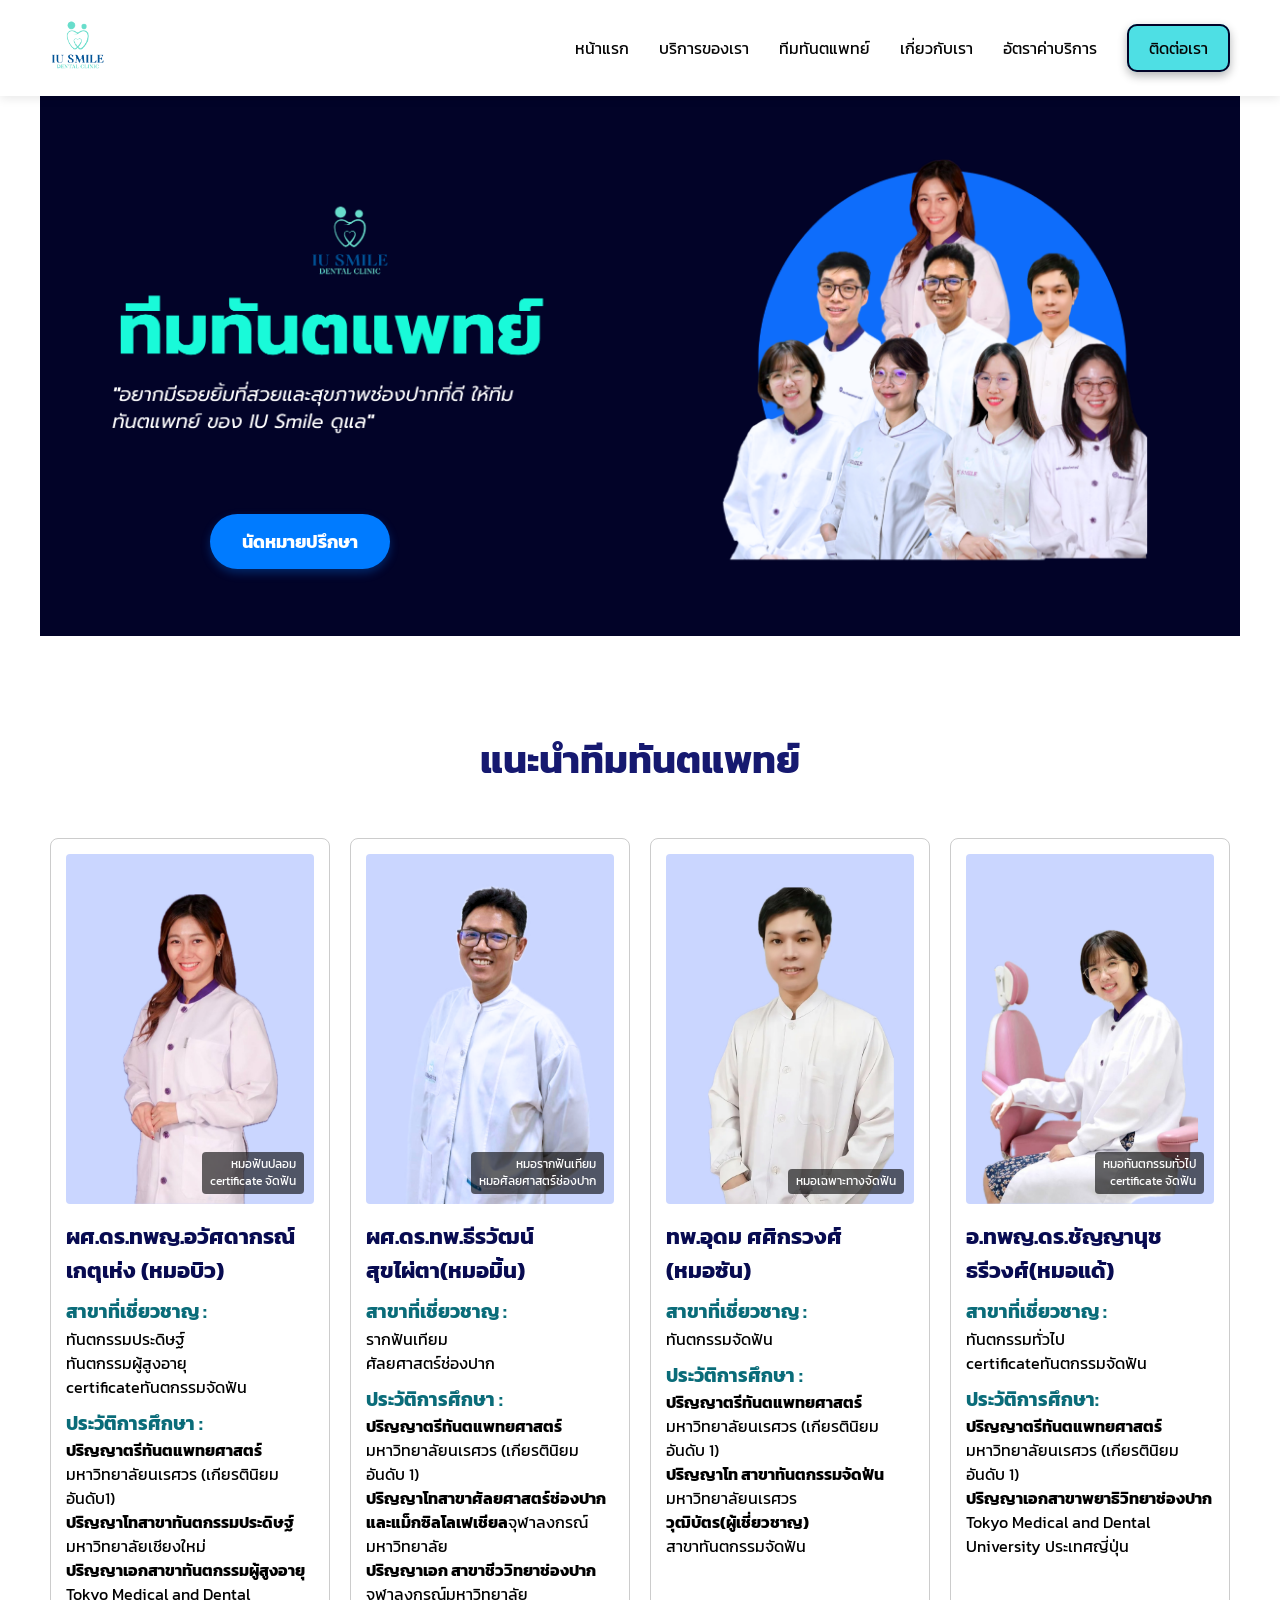
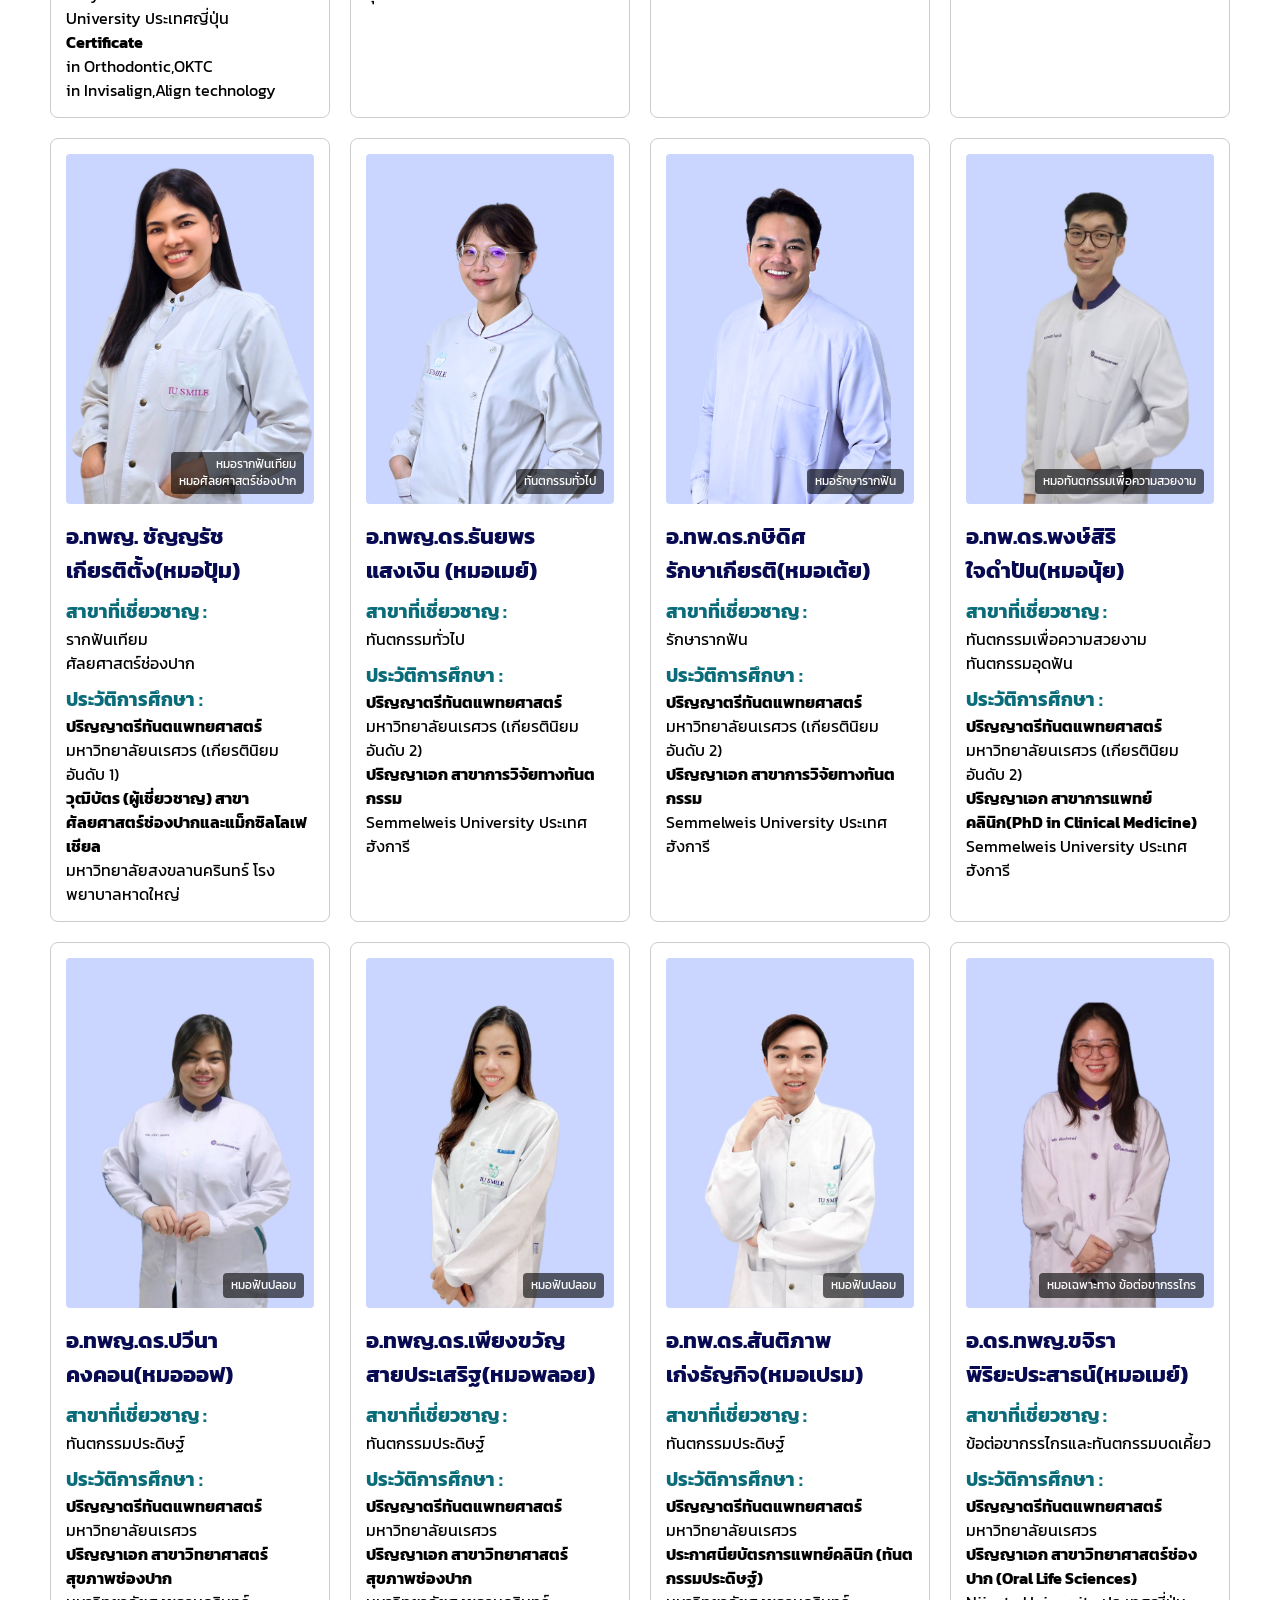
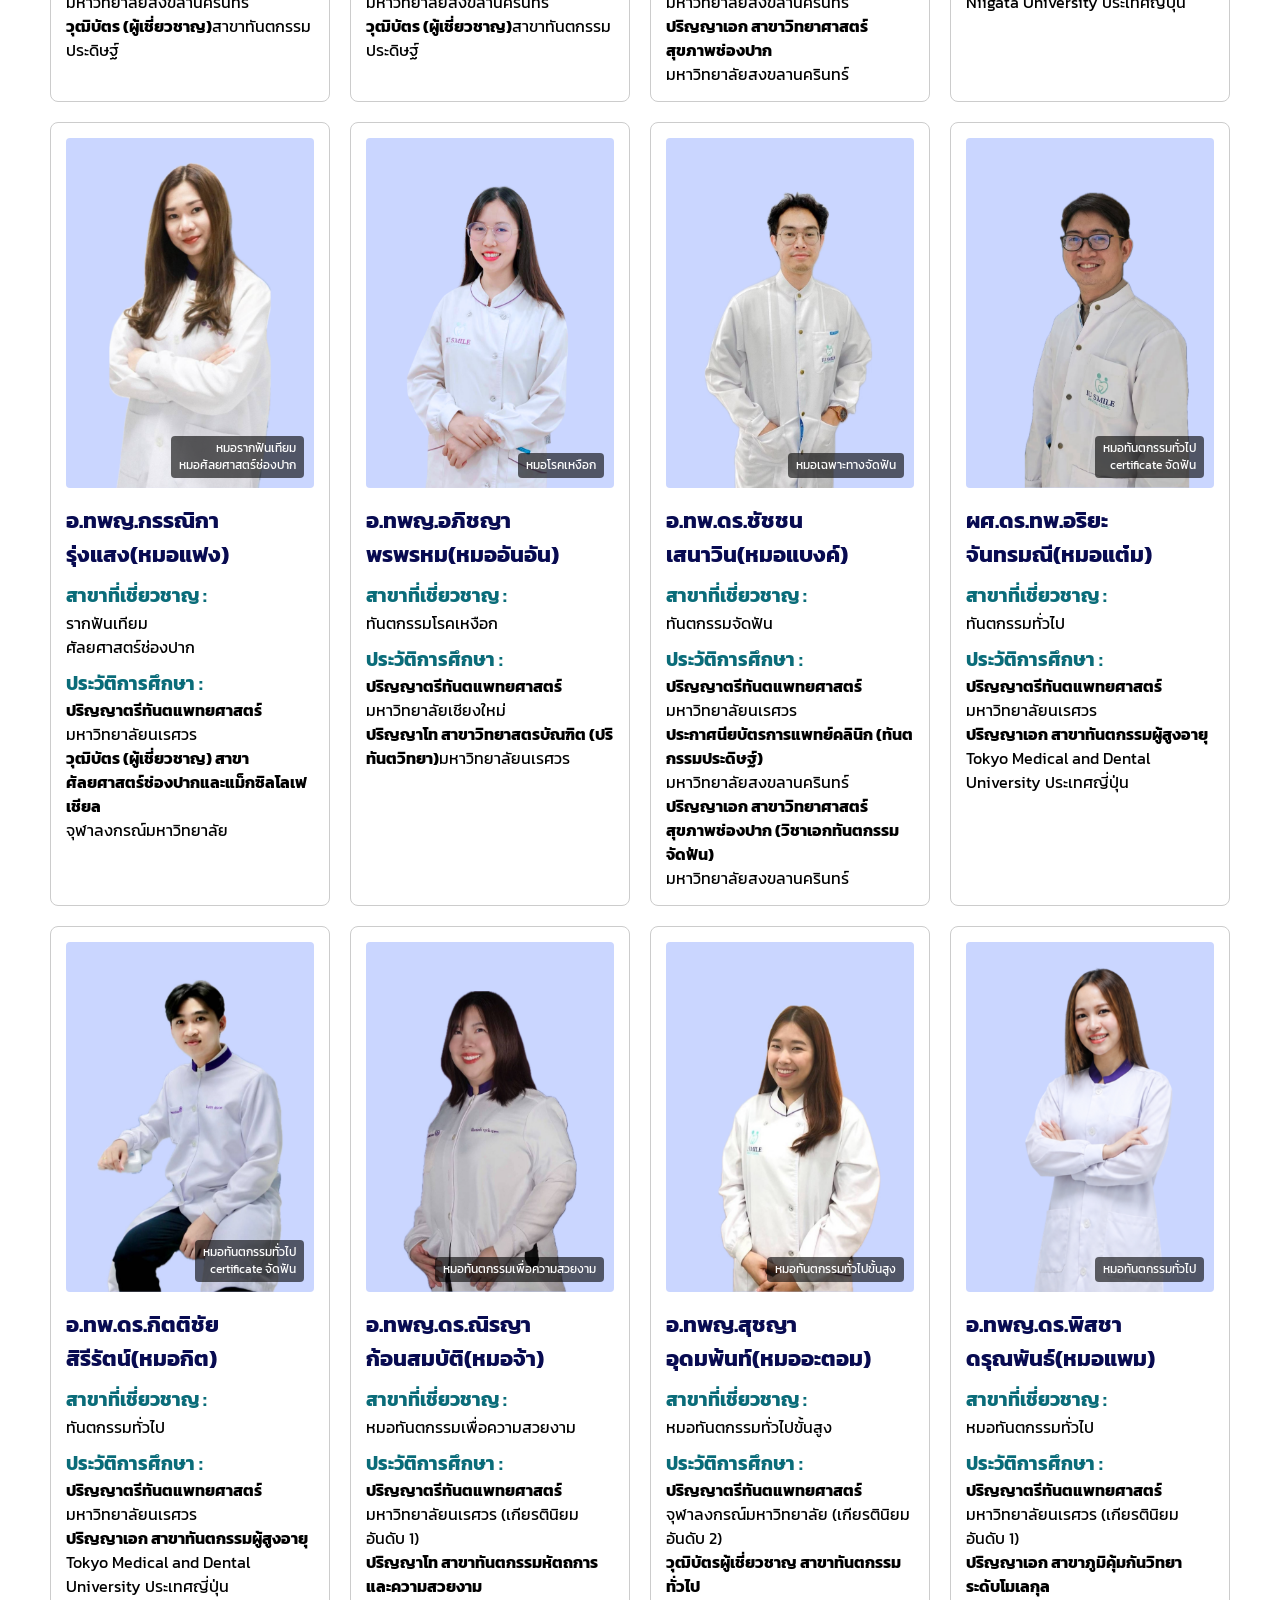
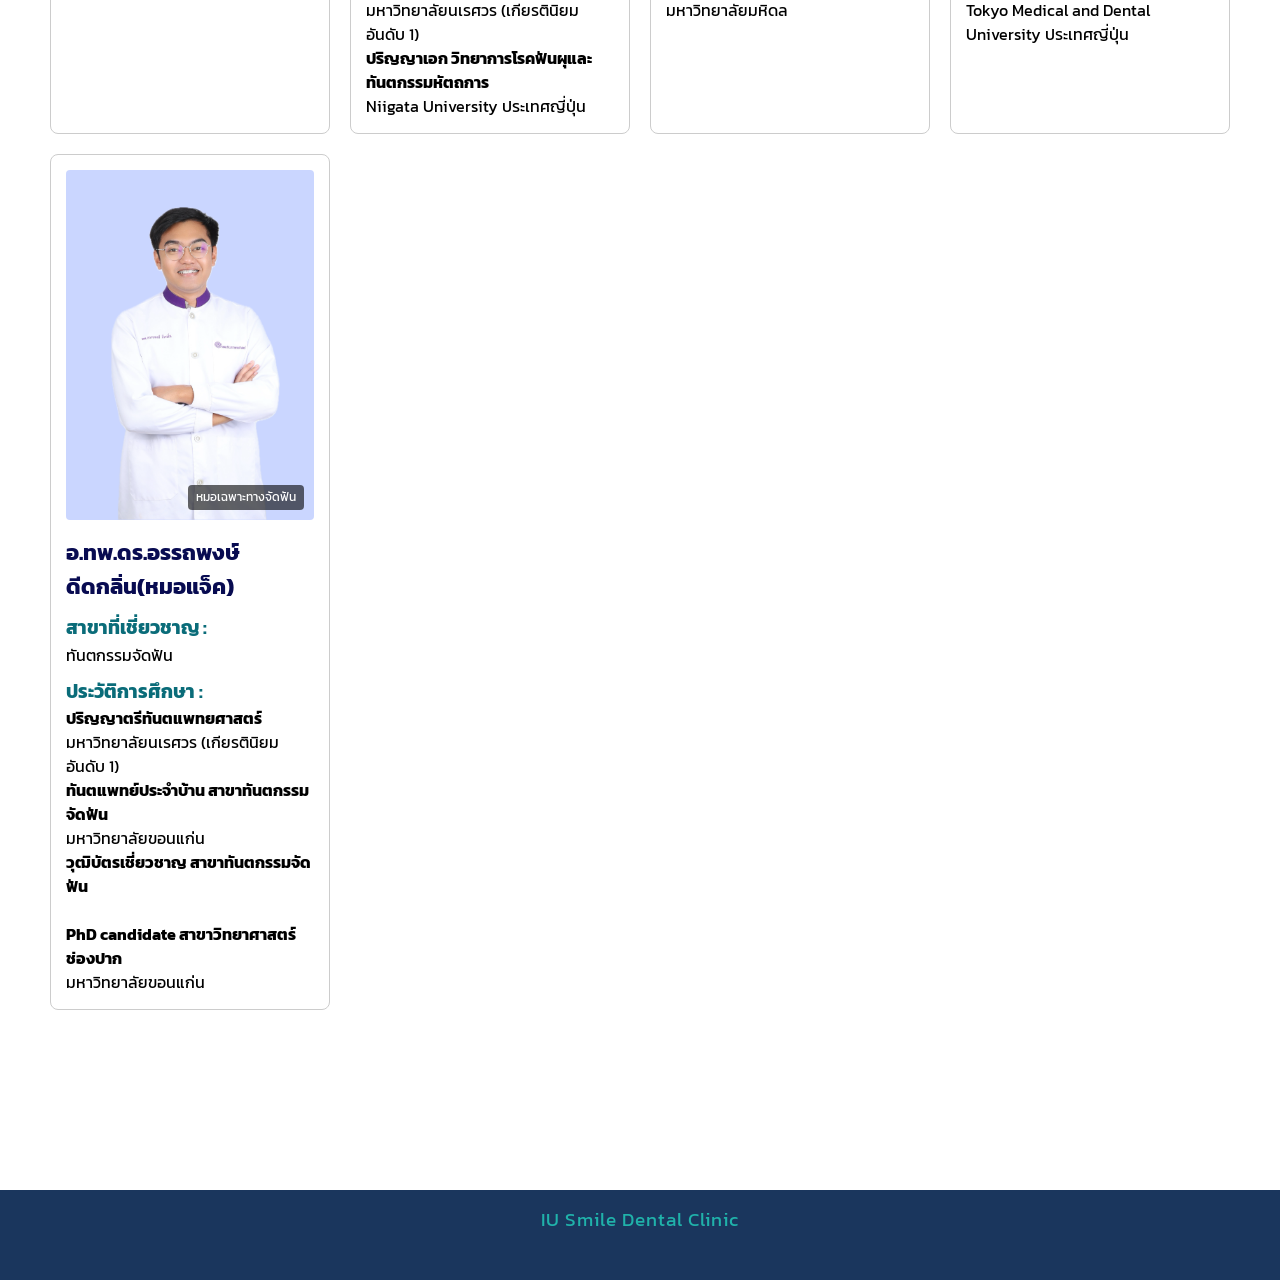
==== commit a0ac52ad: "Add files via upload" ====
--- a/iu dentist.html
+++ b/iu dentist.html
@@ -151,7 +151,7 @@
             <div class="dentist-card">
                 <div class="dentist-image">
                     <img src="images/dr.pum.png" alt="หมอปุ้ม">
-                    <span class="image-label">หมอรากฟันเทียม<br>certificate หมอศัลยศาสตร์ช่องปาก</span>
+                    <span class="image-label">หมอรากฟันเทียม<br>หมอศัลยศาสตร์ช่องปาก</span>
                 </div>
                 <div class="dentist-info">
                     <h3 class="dentist-name">อ.ทพญ. ชัญญรัช <br>เกียรติตั้ง(หมอปุ้ม)</h3>
--- a/css/style.css
+++ b/css/style.css
@@ -1045,6 +1045,7 @@
      body {
          overflow-x: hidden !important;
          max-width: 100% !important;
+         padding-top: 70px !important;
      }
 
      header {
@@ -1052,6 +1053,14 @@
          justify-content: space-between !important;
          align-items: center !important;
          padding: 15px 20px !important;
+         position: fixed !important;
+         top: 0 !important;
+         left: 0 !important;
+         width: 100% !important;
+         z-index: 9999 !important;
+         background-color: #ffffff !important;
+         box-shadow: 0 2px 10px rgba(0, 0, 0, 0.08) !important;
+         box-sizing: border-box;
      }
 
      .menu-toggle {
@@ -1079,37 +1088,45 @@
          display: flex !important;
      }
 
+     .nav-list {
+         max-height: 85vh !important;
+         overflow-y: auto !important;
+     }
+
      nav ul {
          display: none;
      }
 
      .hero-section {
-         flex-direction: row !important;
-         flex-wrap: nowrap !important;
-         padding: 20px 14px !important;
-         justify-content: space-between;
-         align-items: center;
-         gap: 10px;
-     }
-
+         display: flex !important;
+         flex-direction: column !important;
+         padding: 24px 16px !important;
+         justify-content: center !important;
+         align-items: center !important;
+     }
+
+     /* ขยายฝั่งข้อความแบนเนอร์ให้เต็มความกว้างจอ 100% */
      .hero-left {
-         flex: 1.25 !important;
-         padding-right: 4px;
+         width: 100% !important;
+         max-width: 100% !important;
+         flex: none !important;
+         padding-right: 0 !important;
+         display: flex !important;
+         flex-direction: column !important;
          align-items: center !important;
-         gap: 10px !important;
-     }
-
+         gap: 12px !important;
+     }
+
+     /* ถ้าฝั่งซ้ายเป็นรูปภาพ ให้ขยายเต็มกรอบพอดีจอ */
+     .hero-left img {
+         width: 100% !important;
+         max-width: 100% !important;
+         height: auto !important;
+     }
+
+     /* ซ่อนฝั่งรูปคุณหมอ (ขวา) เฉพาะบนมือถือ ส่วนหน้า Desktop ยังโชว์เหมือนเดิม */
      .hero-right {
-         flex: 1 !important;
-         display: flex;
-         justify-content: flex-end;
-         align-items: flex-end;
-     }
-
-     .doctor-img {
-         width: 100% !important;
-         height: 100%;
-         max-width: none !important;
+         display: none !important;
      }
 
      .cta-booking-btn {
@@ -1219,17 +1236,20 @@
          margin: 0 !important;
          word-break: keep-all;
      }
+
      .free-dental {
          padding: 28px 20px !important;
          width: 100% !important;
          box-sizing: border-box;
      }
+
      .free-dental h2 {
          font-size: 1.5rem !important;
          line-height: 1.3 !important;
          margin-bottom: 20px !important;
          text-align: center !important;
      }
+
      .free-dental-grid {
          display: flex !important;
          flex-direction: column !important;
@@ -1240,6 +1260,7 @@
          margin: 0 auto !important;
          box-sizing: border-box;
      }
+
      .free-dental-card {
          width: 100% !important;
          max-width: 100% !important;
@@ -1251,6 +1272,7 @@
          box-shadow: 0 6px 18px rgba(0, 0, 0, 0.08) !important;
          box-sizing: border-box;
      }
+
      .free-dental-card img {
          width: 100% !important;
          max-width: 100% !important;
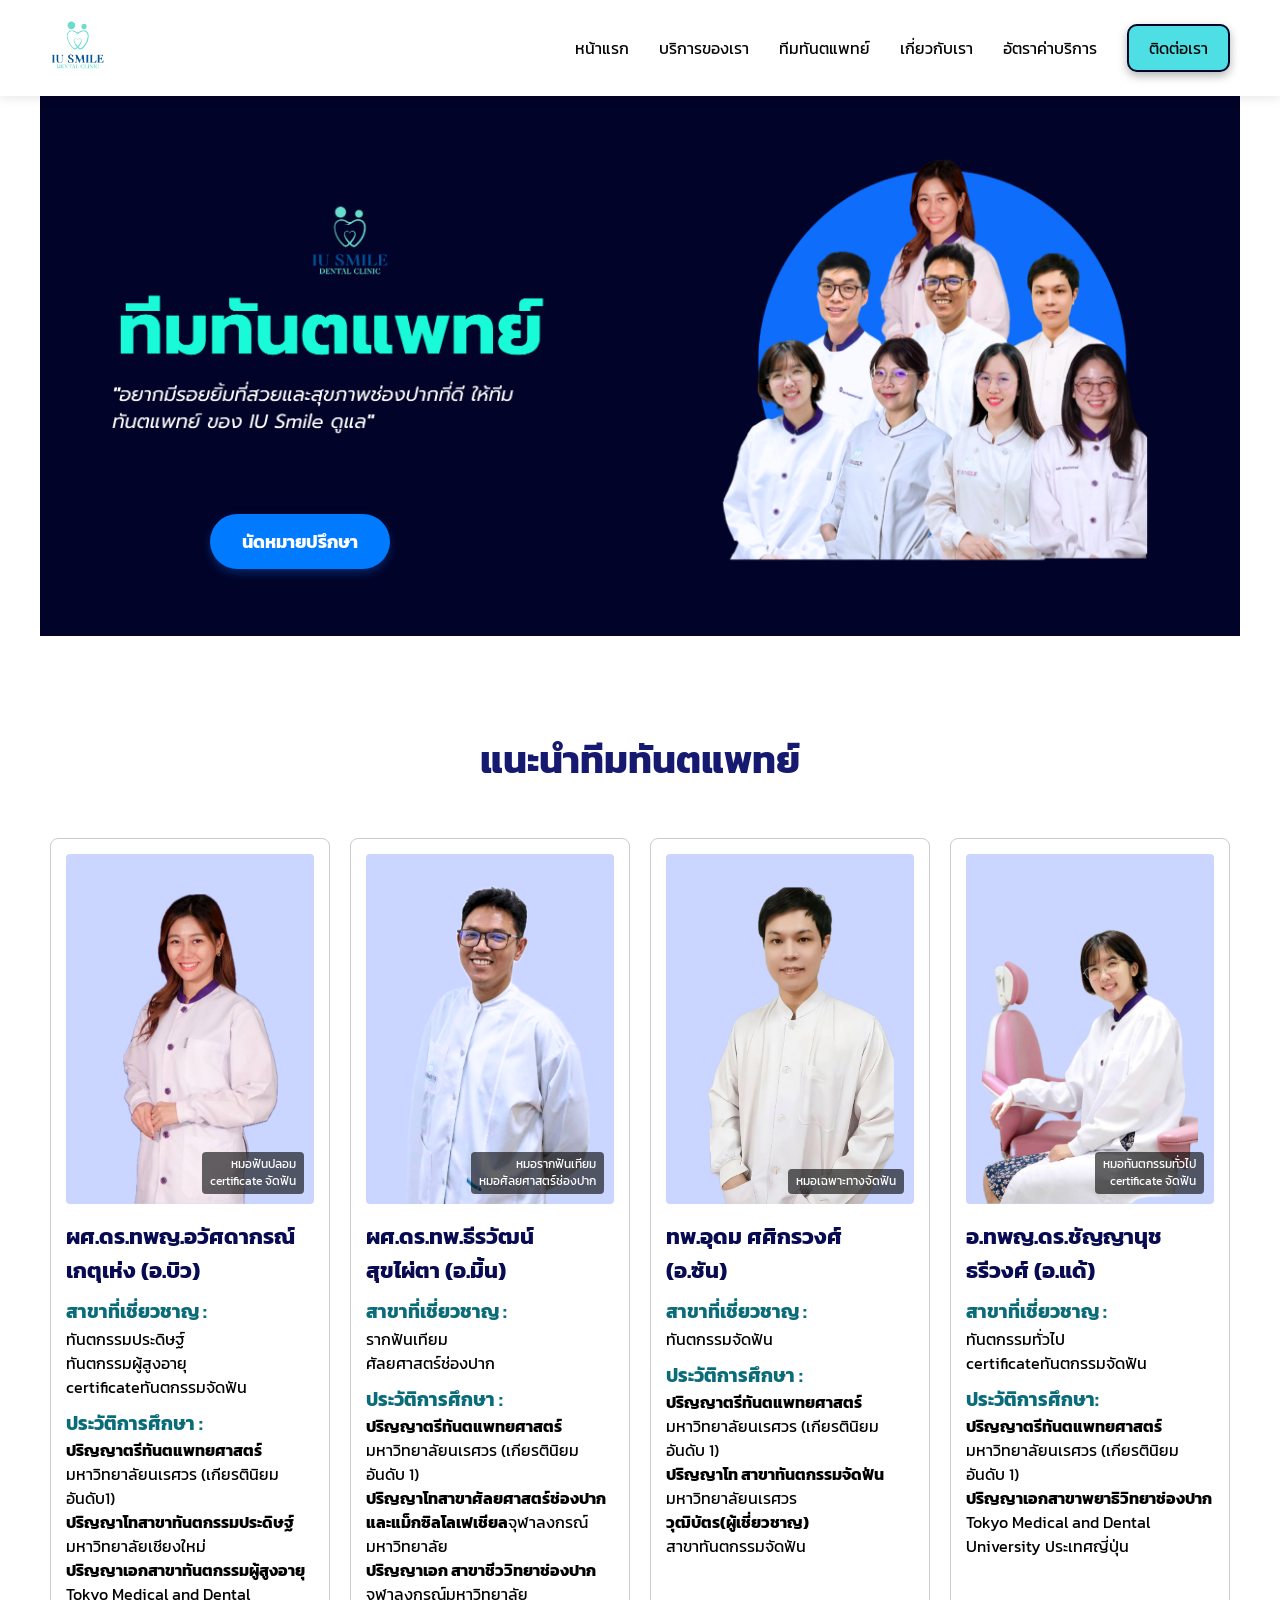
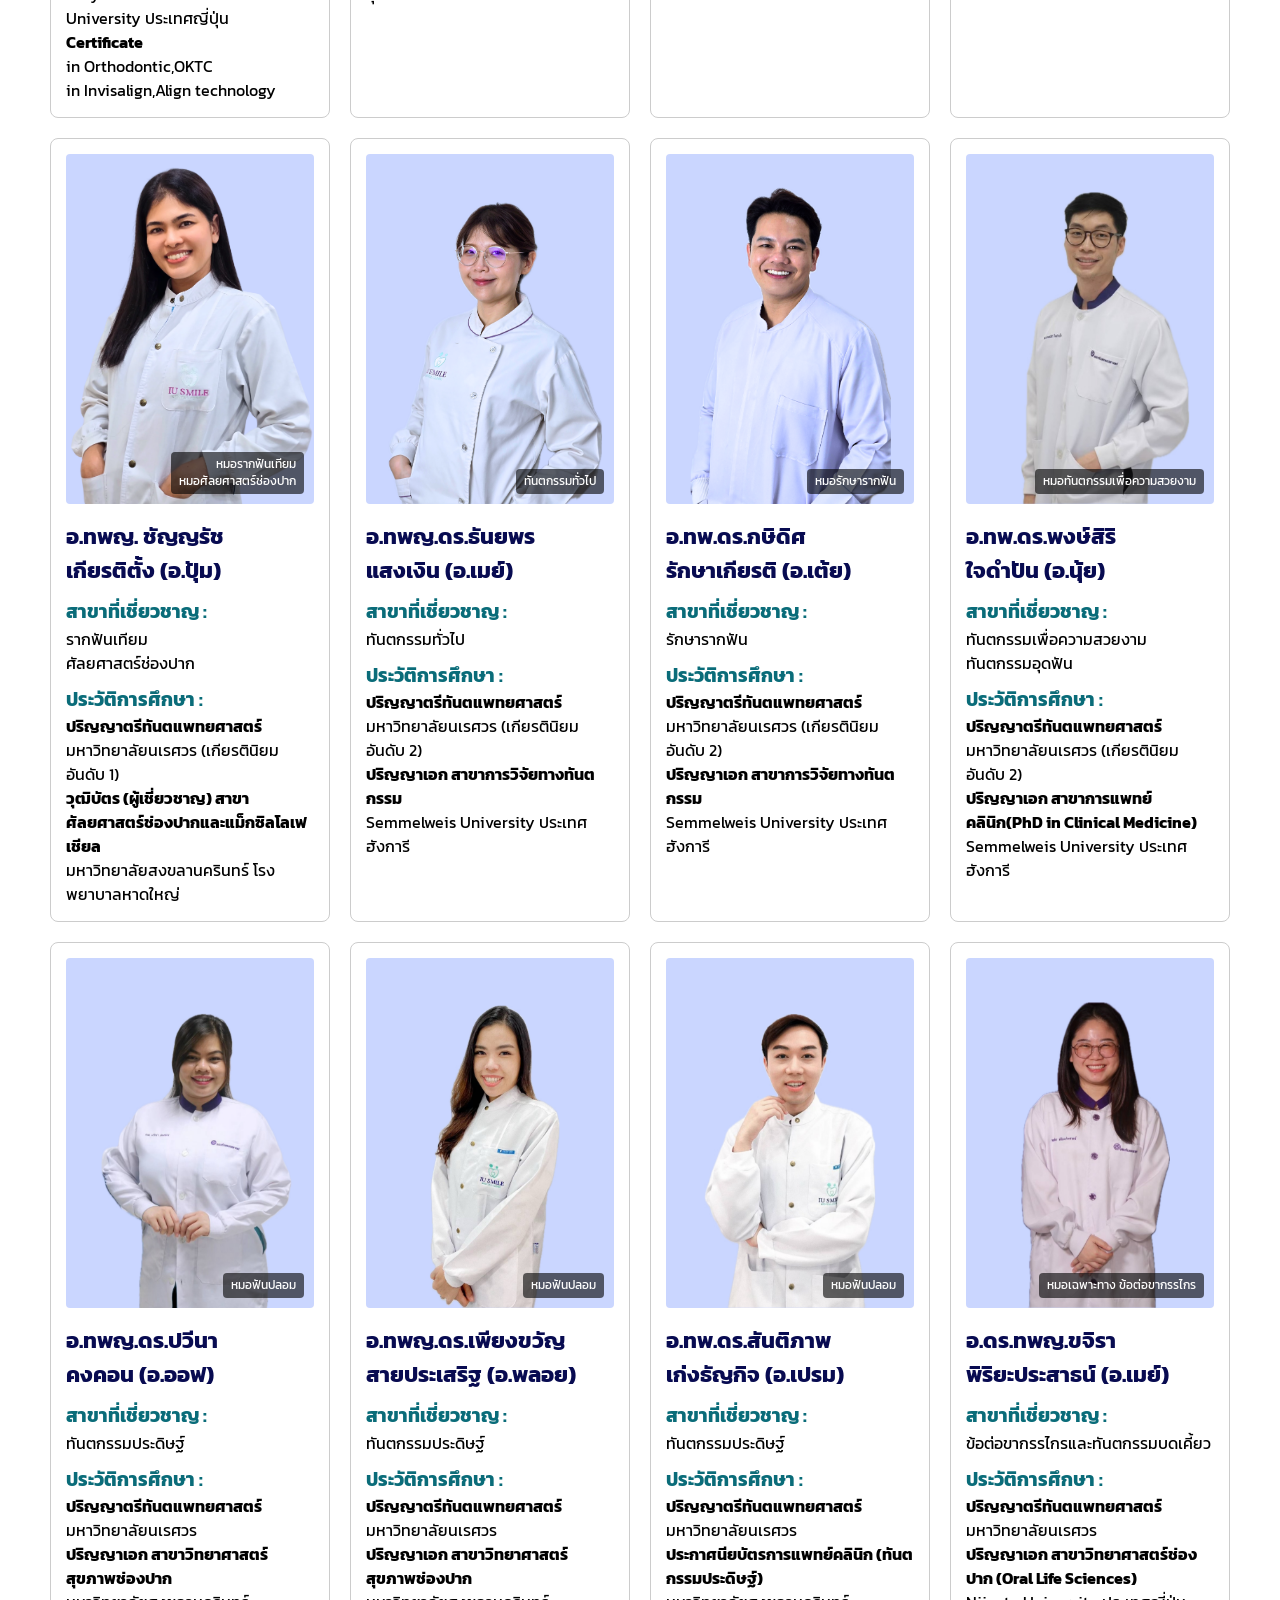
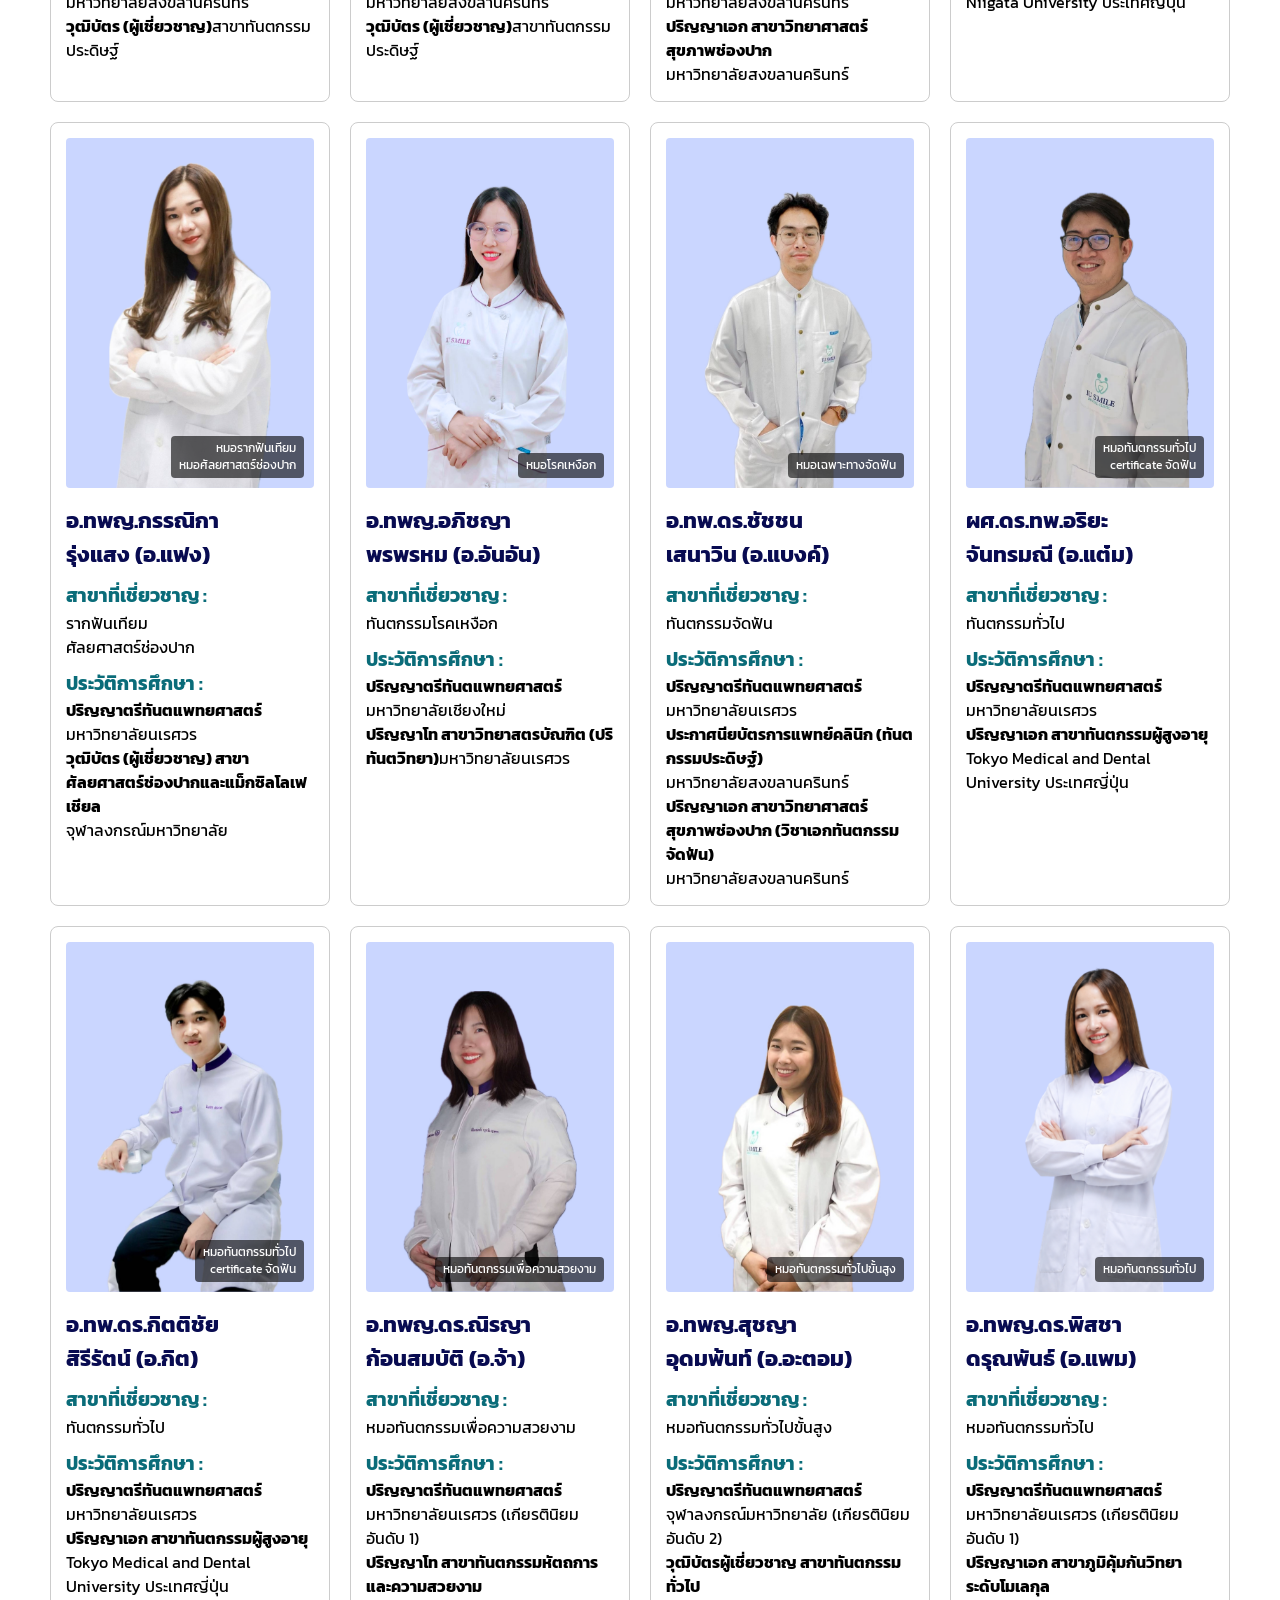
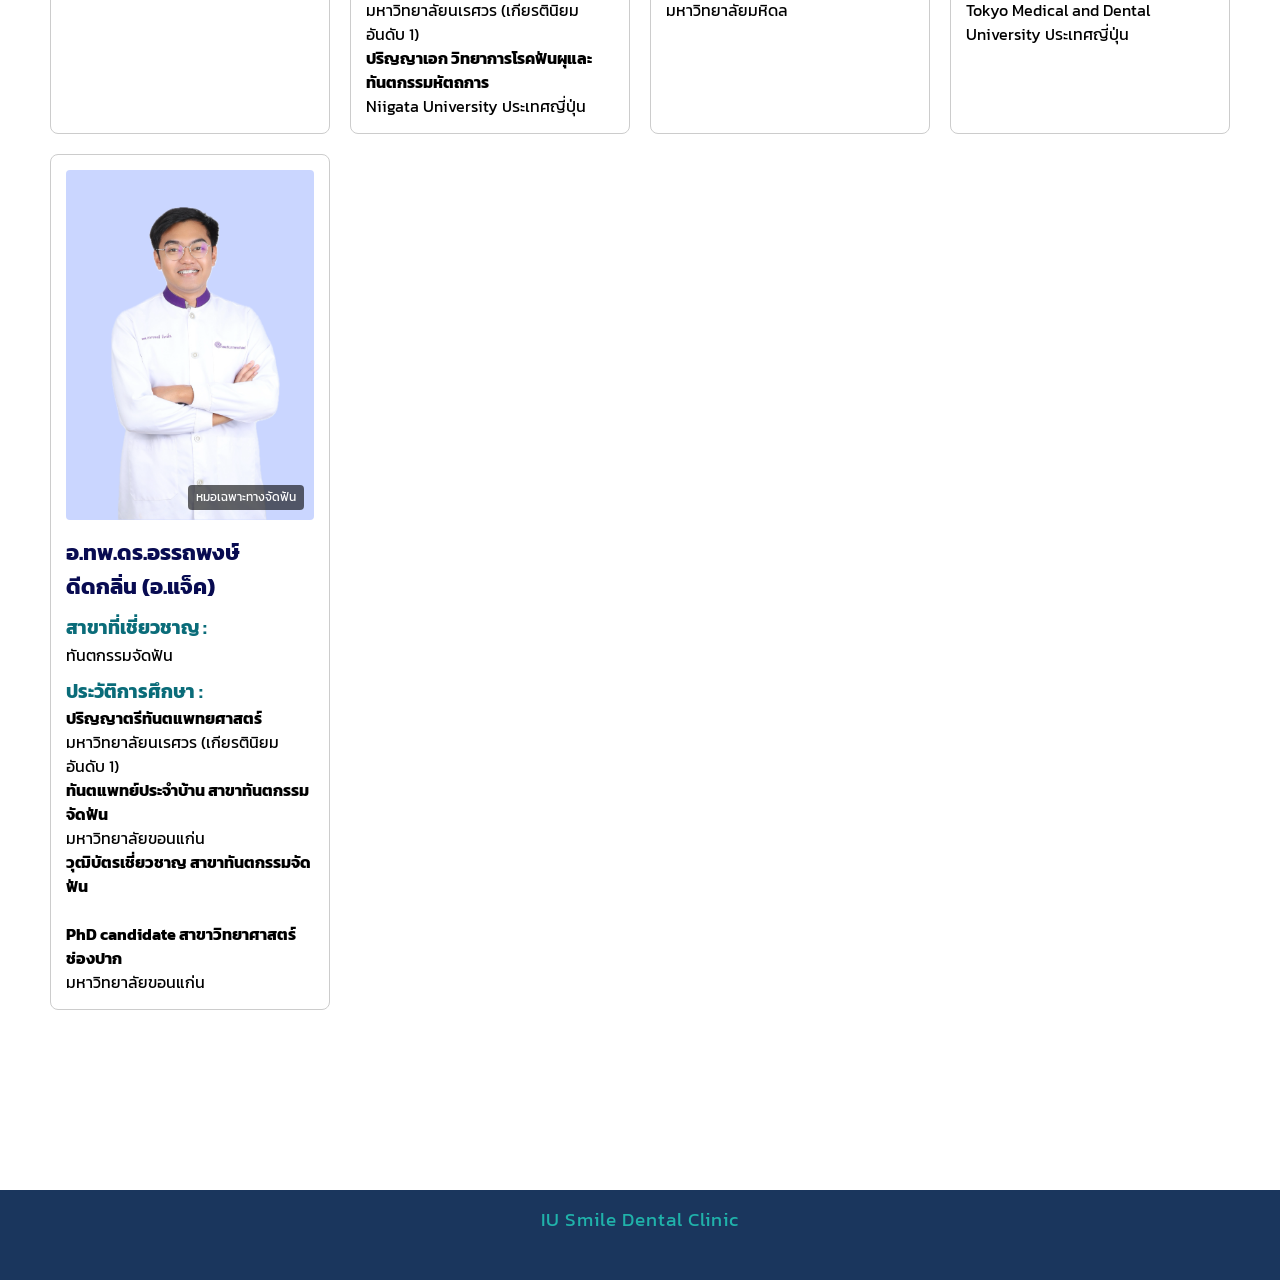
==== commit 849811a8: "Add files via upload" ====
--- a/iu dentist.html
+++ b/iu dentist.html
@@ -67,7 +67,7 @@
                     <span class="image-label">หมอฟันปลอม<br>certificate จัดฟัน</span>
                 </div>
                 <div class="dentist-info">
-                    <h3 class="dentist-name">ผศ.ดร.ทพญ.อวัศดากรณ์<br>เกตุเห่ง (หมอบิว)</h3>
+                    <h3 class="dentist-name">ผศ.ดร.ทพญ.อวัศดากรณ์<br>เกตุเห่ง (อ.บิว)</h3>
                     <div class="dentist-details">
                         <h4 class="dentist-in"><strong>สาขาที่เชี่ยวชาญ :</strong></h4>
                         <p class="dent-in">ทันตกรรมประดิษฐ์<br>ทันตกรรมผู้สูงอายุ<br>certificateทันตกรรมจัดฟัน</p>
@@ -91,7 +91,7 @@
                     <span class="image-label">หมอรากฟันเทียม<br>หมอศัลยศาสตร์ช่องปาก</span>
                 </div>
                 <div class="dentist-info">
-                    <h3 class="dentist-name">ผศ.ดร.ทพ.ธีรวัฒน์ <br>สุขไผ่ตา(หมอมิ้น)</h3>
+                    <h3 class="dentist-name">ผศ.ดร.ทพ.ธีรวัฒน์ <br>สุขไผ่ตา (อ.มิ้น)</h3>
                     <div class="dentist-details">
                         <h4 class="dentist-in"><strong>สาขาที่เชี่ยวชาญ :</strong></h4>
                         <p class="dent-in">รากฟันเทียม<br>ศัลยศาสตร์ช่องปาก</p>
@@ -112,7 +112,7 @@
                     <span class="image-label">หมอเฉพาะทางจัดฟัน</span>
                 </div>
                 <div class="dentist-info">
-                    <h3 class="dentist-name">ทพ.อุดม ศศิกรวงศ์<br>(หมอซัน)</h3>
+                    <h3 class="dentist-name">ทพ.อุดม ศศิกรวงศ์<br>(อ.ซัน)</h3>
                     <div class="dentist-details">
                         <h4 class="dentist-in"><strong>สาขาที่เชี่ยวชาญ :</strong></h4>
                         <p class="dent-in">ทันตกรรมจัดฟัน</p>
@@ -133,7 +133,7 @@
                     <span class="image-label">หมอทันตกรรมทั่วไป<br>certificate จัดฟัน</span>
                 </div>
                 <div class="dentist-info">
-                    <h3 class="dentist-name">อ.ทพญ.ดร.ชัญญานุช <br>ธรีวงศ์(หมอแด้)</h3>
+                    <h3 class="dentist-name">อ.ทพญ.ดร.ชัญญานุช <br>ธรีวงศ์ (อ.แด้)</h3>
                     <div class="dentist-details">
                         <h4 class="dentist-in"><strong>สาขาที่เชี่ยวชาญ :</strong></h4>
                         <p class="dent-in">ทันตกรรมทั่วไป<br>certificateทันตกรรมจัดฟัน</p>
@@ -154,7 +154,7 @@
                     <span class="image-label">หมอรากฟันเทียม<br>หมอศัลยศาสตร์ช่องปาก</span>
                 </div>
                 <div class="dentist-info">
-                    <h3 class="dentist-name">อ.ทพญ. ชัญญรัช <br>เกียรติตั้ง(หมอปุ้ม)</h3>
+                    <h3 class="dentist-name">อ.ทพญ. ชัญญรัช <br>เกียรติตั้ง (อ.ปุ้ม)</h3>
                     <div class="dentist-details">
                         <h4 class="dentist-in"><strong>สาขาที่เชี่ยวชาญ :</strong></h4>
                         <p class="dent-in">รากฟันเทียม<br>ศัลยศาสตร์ช่องปาก</p>
@@ -176,7 +176,7 @@
                     <span class="image-label">ทันตกรรมทั่วไป</span>
                 </div>
                 <div class="dentist-info">
-                    <h3 class="dentist-name">อ.ทพญ.ดร.ธันยพร<br>แสงเงิน (หมอเมย์)</h3>
+                    <h3 class="dentist-name">อ.ทพญ.ดร.ธันยพร<br>แสงเงิน (อ.เมย์)</h3>
                     <div class="dentist-details">
                         <h4 class="dentist-in"><strong>สาขาที่เชี่ยวชาญ :</strong></h4>
                         <p class="dent-in">ทันตกรรมทั่วไป</p>
@@ -197,7 +197,7 @@
                     <span class="image-label">หมอรักษารากฟัน</span>
                 </div>
                 <div class="dentist-info">
-                    <h3 class="dentist-name">อ.ทพ.ดร.กษิดิศ<br>รักษาเกียรติ(หมอเต้ย)</h3>
+                    <h3 class="dentist-name">อ.ทพ.ดร.กษิดิศ<br>รักษาเกียรติ (อ.เต้ย)</h3>
                     <div class="dentist-details">
                         <h4 class="dentist-in"><strong>สาขาที่เชี่ยวชาญ :</strong></h4>
                         <p class="dent-in">รักษารากฟัน</p>
@@ -218,7 +218,7 @@
                     <span class="image-label">หมอทันตกรรมเพื่อความสวยงาม</span>
                 </div>
                 <div class="dentist-info">
-                    <h3 class="dentist-name">อ.ทพ.ดร.พงษ์สิริ<br>ใจดำปัน(หมอนุ้ย)</h3>
+                    <h3 class="dentist-name">อ.ทพ.ดร.พงษ์สิริ<br>ใจดำปัน (อ.นุ้ย)</h3>
                     <div class="dentist-details">
                         <h4 class="dentist-in"><strong>สาขาที่เชี่ยวชาญ :</strong></h4>
                         <p class="dent-in">ทันตกรรมเพื่อความสวยงาม<br>ทันตกรรมอุดฟัน</p>
@@ -239,7 +239,7 @@
                     <span class="image-label">หมอฟันปลอม</span>
                 </div>
                 <div class="dentist-info">
-                    <h3 class="dentist-name">อ.ทพญ.ดร.ปวีนา<br>คงคอน(หมอออฟ)</h3>
+                    <h3 class="dentist-name">อ.ทพญ.ดร.ปวีนา<br>คงคอน (อ.ออฟ)</h3>
                     <div class="dentist-details">
                         <h4 class="dentist-in"><strong>สาขาที่เชี่ยวชาญ :</strong></h4>
                         <p class="dent-in">ทันตกรรมประดิษฐ์</p>
@@ -259,7 +259,7 @@
                     <span class="image-label">หมอฟันปลอม</span>
                 </div>
                 <div class="dentist-info">
-                    <h3 class="dentist-name">อ.ทพญ.ดร.เพียงขวัญ<br>สายประเสริฐ(หมอพลอย)</h3>
+                    <h3 class="dentist-name">อ.ทพญ.ดร.เพียงขวัญ<br>สายประเสริฐ (อ.พลอย)</h3>
                     <div class="dentist-details">
                         <h4 class="dentist-in"><strong>สาขาที่เชี่ยวชาญ :</strong></h4>
                         <p class="dent-in">ทันตกรรมประดิษฐ์</p>
@@ -279,7 +279,7 @@
                     <span class="image-label">หมอฟันปลอม</span>
                 </div>
                 <div class="dentist-info">
-                    <h3 class="dentist-name">อ.ทพ.ดร.สันติภาพ<br>เก่งธัญกิจ(หมอเปรม)</h3>
+                    <h3 class="dentist-name">อ.ทพ.ดร.สันติภาพ<br>เก่งธัญกิจ (อ.เปรม)</h3>
                     <div class="dentist-details">
                         <h4 class="dentist-in"><strong>สาขาที่เชี่ยวชาญ :</strong></h4>
                         <p class="dent-in">ทันตกรรมประดิษฐ์</p>
@@ -301,7 +301,7 @@
                     <span class="image-label">หมอเฉพาะทาง ข้อต่อขากรรไกร</span>
                 </div>
                 <div class="dentist-info">
-                    <h3 class="dentist-name">อ.ดร.ทพญ.ขจิรา<br>พิริยะประสาธน์(หมอเมย์)</h3>
+                    <h3 class="dentist-name">อ.ดร.ทพญ.ขจิรา<br>พิริยะประสาธน์ (อ.เมย์)</h3>
                     <div class="dentist-details">
                         <h4 class="dentist-in"><strong>สาขาที่เชี่ยวชาญ :</strong></h4>
                         <p class="dent-in">ข้อต่อขากรรไกรและทันตกรรมบดเคี้ยว</p>
@@ -322,7 +322,7 @@
                     <span class="image-label">หมอรากฟันเทียม<br>หมอศัลยศาสตร์ช่องปาก</span>
                 </div>
                 <div class="dentist-info">
-                    <h3 class="dentist-name">อ.ทพญ.กรรณิกา<br>รุ่งแสง(หมอแฟง)</h3>
+                    <h3 class="dentist-name">อ.ทพญ.กรรณิกา<br>รุ่งแสง (อ.แฟง)</h3>
                     <div class="dentist-details">
                         <h4 class="dentist-in"><strong>สาขาที่เชี่ยวชาญ :</strong></h4>
                         <p class="dent-in">รากฟันเทียม<br>ศัลยศาสตร์ช่องปาก</p>
@@ -342,7 +342,7 @@
                     <span class="image-label">หมอโรคเหงือก</span>
                 </div>
                 <div class="dentist-info">
-                    <h3 class="dentist-name">อ.ทพญ.อภิชญา<br>พรพรหม(หมออันอัน)</h3>
+                    <h3 class="dentist-name">อ.ทพญ.อภิชญา<br>พรพรหม (อ.อันอัน)</h3>
                     <div class="dentist-details">
                         <h4 class="dentist-in"><strong>สาขาที่เชี่ยวชาญ :</strong></h4>
                         <p class="dent-in">ทันตกรรมโรคเหงือก</p>
@@ -361,7 +361,7 @@
                     <span class="image-label">หมอเฉพาะทางจัดฟัน</span>
                 </div>
                 <div class="dentist-info">
-                    <h3 class="dentist-name">อ.ทพ.ดร.ชัชชน<br>เสนาวิน(หมอแบงค์)</h3>
+                    <h3 class="dentist-name">อ.ทพ.ดร.ชัชชน<br>เสนาวิน (อ.แบงค์)</h3>
                     <div class="dentist-details">
                         <h4 class="dentist-in"><strong>สาขาที่เชี่ยวชาญ :</strong></h4>
                         <p class="dent-in">ทันตกรรมจัดฟัน</p>
@@ -383,7 +383,7 @@
                     <span class="image-label">หมอทันตกรรมทั่วไป <br>certificate จัดฟัน</span>
                 </div>
                 <div class="dentist-info">
-                    <h3 class="dentist-name">ผศ.ดร.ทพ.อริยะ<br>จันทรมณี(หมอแต๋ม)</h3>
+                    <h3 class="dentist-name">ผศ.ดร.ทพ.อริยะ<br>จันทรมณี (อ.แต๋ม)</h3>
                     <div class="dentist-details">
                         <h4 class="dentist-in"><strong>สาขาที่เชี่ยวชาญ :</strong></h4>
                         <p class="dent-in">ทันตกรรมทั่วไป</p>
@@ -403,7 +403,7 @@
                     <span class="image-label">หมอทันตกรรมทั่วไป<br>certificate จัดฟัน</span>
                 </div>
                 <div class="dentist-info">
-                    <h3 class="dentist-name">อ.ทพ.ดร.กิตติชัย<br>สิรีรัตน์(หมอกิต)</h3>
+                    <h3 class="dentist-name">อ.ทพ.ดร.กิตติชัย<br>สิรีรัตน์ (อ.กิต)</h3>
                     <div class="dentist-details">
                         <h4 class="dentist-in"><strong>สาขาที่เชี่ยวชาญ :</strong></h4>
                         <p class="dent-in">ทันตกรรมทั่วไป</p>
@@ -423,7 +423,7 @@
                     <span class="image-label">หมอทันตกรรมเพื่อความสวยงาม</span>
                 </div>
                 <div class="dentist-info">
-                    <h3 class="dentist-name">อ.ทพญ.ดร.ณิรญา<br>ก้อนสมบัติ(หมอจ้า)</h3>
+                    <h3 class="dentist-name">อ.ทพญ.ดร.ณิรญา<br>ก้อนสมบัติ (อ.จ้า)</h3>
                     <div class="dentist-details">
                         <h4 class="dentist-in"><strong>สาขาที่เชี่ยวชาญ :</strong></h4>
                         <p class="dent-in">หมอทันตกรรมเพื่อความสวยงาม</p>
@@ -446,7 +446,7 @@
                     <span class="image-label">หมอทันตกรรมทั่วไปขั้นสูง</span>
                 </div>
                 <div class="dentist-info">
-                    <h3 class="dentist-name">อ.ทพญ.สุชญา<br>อุดมพ้นท์(หมออะตอม)</h3>
+                    <h3 class="dentist-name">อ.ทพญ.สุชญา<br>อุดมพ้นท์ (อ.อะตอม)</h3>
                     <div class="dentist-details">
                         <h4 class="dentist-in"><strong>สาขาที่เชี่ยวชาญ :</strong></h4>
                         <p class="dent-in">หมอทันตกรรมทั่วไปขั้นสูง</p>
@@ -467,7 +467,7 @@
                     <span class="image-label">หมอทันตกรรมทั่วไป</span>
                 </div>
                 <div class="dentist-info">
-                    <h3 class="dentist-name">อ.ทพญ.ดร.พิสชา<br>ดรุณพันธ์(หมอแพม)</h3>
+                    <h3 class="dentist-name">อ.ทพญ.ดร.พิสชา<br>ดรุณพันธ์ (อ.แพม)</h3>
                     <div class="dentist-details">
                         <h4 class="dentist-in"><strong>สาขาที่เชี่ยวชาญ :</strong></h4>
                         <p class="dent-in">หมอทันตกรรมทั่วไป</p>
@@ -488,7 +488,7 @@
                     <span class="image-label">หมอเฉพาะทางจัดฟัน</span>
                 </div>
                 <div class="dentist-info">
-                    <h3 class="dentist-name">อ.ทพ.ดร.อรรถพงษ์<br>ดีดกลิ่น(หมอแจ็ค)</h3>
+                    <h3 class="dentist-name">อ.ทพ.ดร.อรรถพงษ์<br>ดีดกลิ่น (อ.แจ็ค)</h3>
                     <div class="dentist-details">
                         <h4 class="dentist-in"><strong>สาขาที่เชี่ยวชาญ :</strong></h4>
                         <p class="dent-in">ทันตกรรมจัดฟัน</p>
--- a/css/style.css
+++ b/css/style.css
@@ -175,13 +175,13 @@
  }
 
  .card-2 {
-     top: 34%;
+     top: 38%;
      left: 45%;
 
  }
 
  .card-3 {
-     bottom: 15%;
+     bottom: 7%;
      left: 47%;
  }
 
@@ -1105,7 +1105,6 @@
          align-items: center !important;
      }
 
-     /* ขยายฝั่งข้อความแบนเนอร์ให้เต็มความกว้างจอ 100% */
      .hero-left {
          width: 100% !important;
          max-width: 100% !important;
@@ -1117,14 +1116,12 @@
          gap: 12px !important;
      }
 
-     /* ถ้าฝั่งซ้ายเป็นรูปภาพ ให้ขยายเต็มกรอบพอดีจอ */
      .hero-left img {
          width: 100% !important;
          max-width: 100% !important;
          height: auto !important;
      }
 
-     /* ซ่อนฝั่งรูปคุณหมอ (ขวา) เฉพาะบนมือถือ ส่วนหน้า Desktop ยังโชว์เหมือนเดิม */
      .hero-right {
          display: none !important;
      }
@@ -1334,25 +1331,43 @@
          line-height: 1.6 !important;
          margin: 0 !important;
      }
-
      .about-gallery {
-         padding: 0 10px;
-     }
-
-     .gallery-row {
-         display: flex;
-     }
-
-     .top-row .gallery-item {
-         flex: 1;
-     }
-
-     .bottom-row .gallery-item:nth-child(1) {
-         flex: 4;
-     }
-
-     .bottom-row .gallery-item:nth-child(2) {
-         flex: 6;
+         padding: 28px 18px !important;
+         width: 100% !important;
+         box-sizing: border-box;
+     }
+
+     .about-gallery h2 {
+         font-size: 1.5rem !important;
+         text-align: center !important;
+         margin-bottom: 20px !important;
+     }
+     .gallery-row,
+     .top-row,
+     .bottom-row {
+         display: flex !important;
+         flex-direction: column !important;
+         gap: 16px !important;
+         width: 100% !important;
+         margin-bottom: 16px !important;
+         box-sizing: border-box;
+     }
+
+     .gallery-item {
+         width: 100% !important;
+         max-width: 100% !important;
+         height: auto !important;
+         flex: none !important;
+         border-radius: 16px !important;
+         overflow: hidden !important;
+         box-shadow: 0 4px 14px rgba(0, 0, 0, 0.08) !important;
+     }
+
+     .gallery-item img {
+         width: 100% !important;
+         height: auto !important;
+         object-fit: cover !important;
+         display: block !important;
      }
 
      .reviews-section {
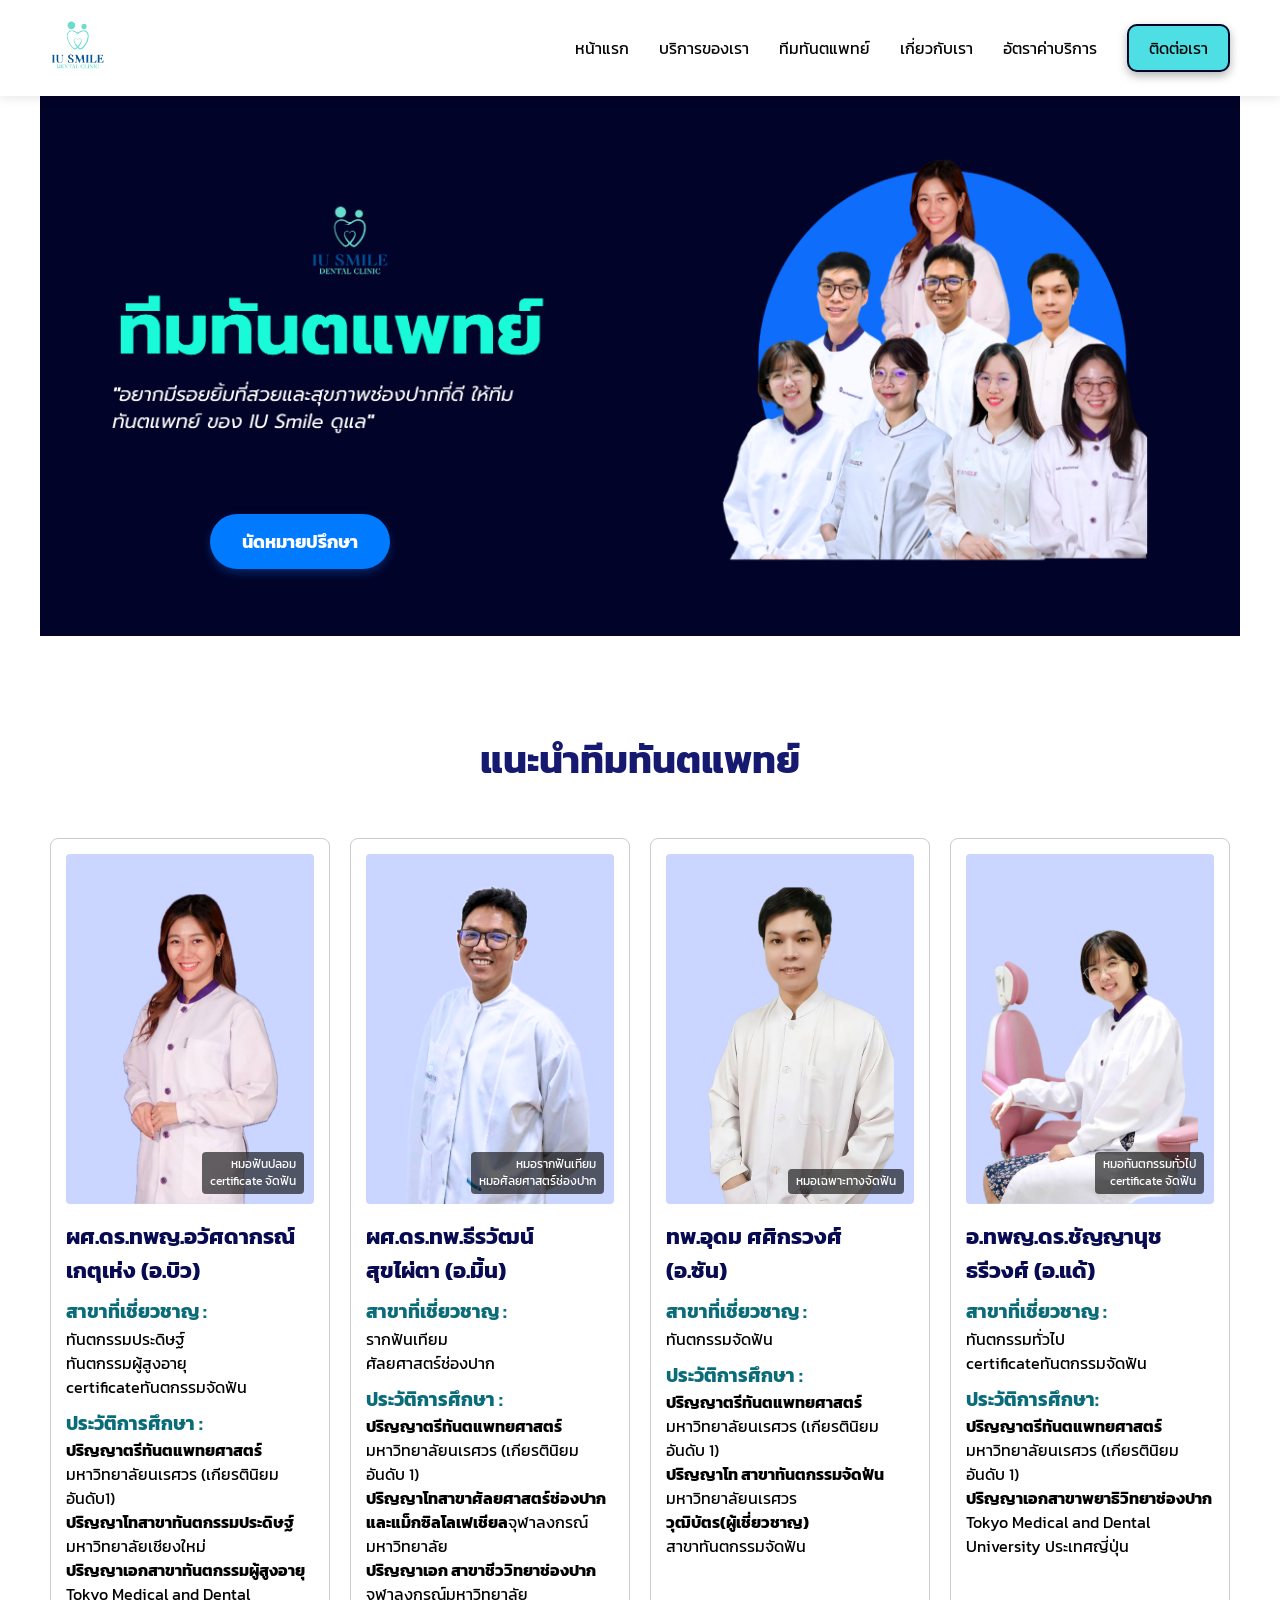
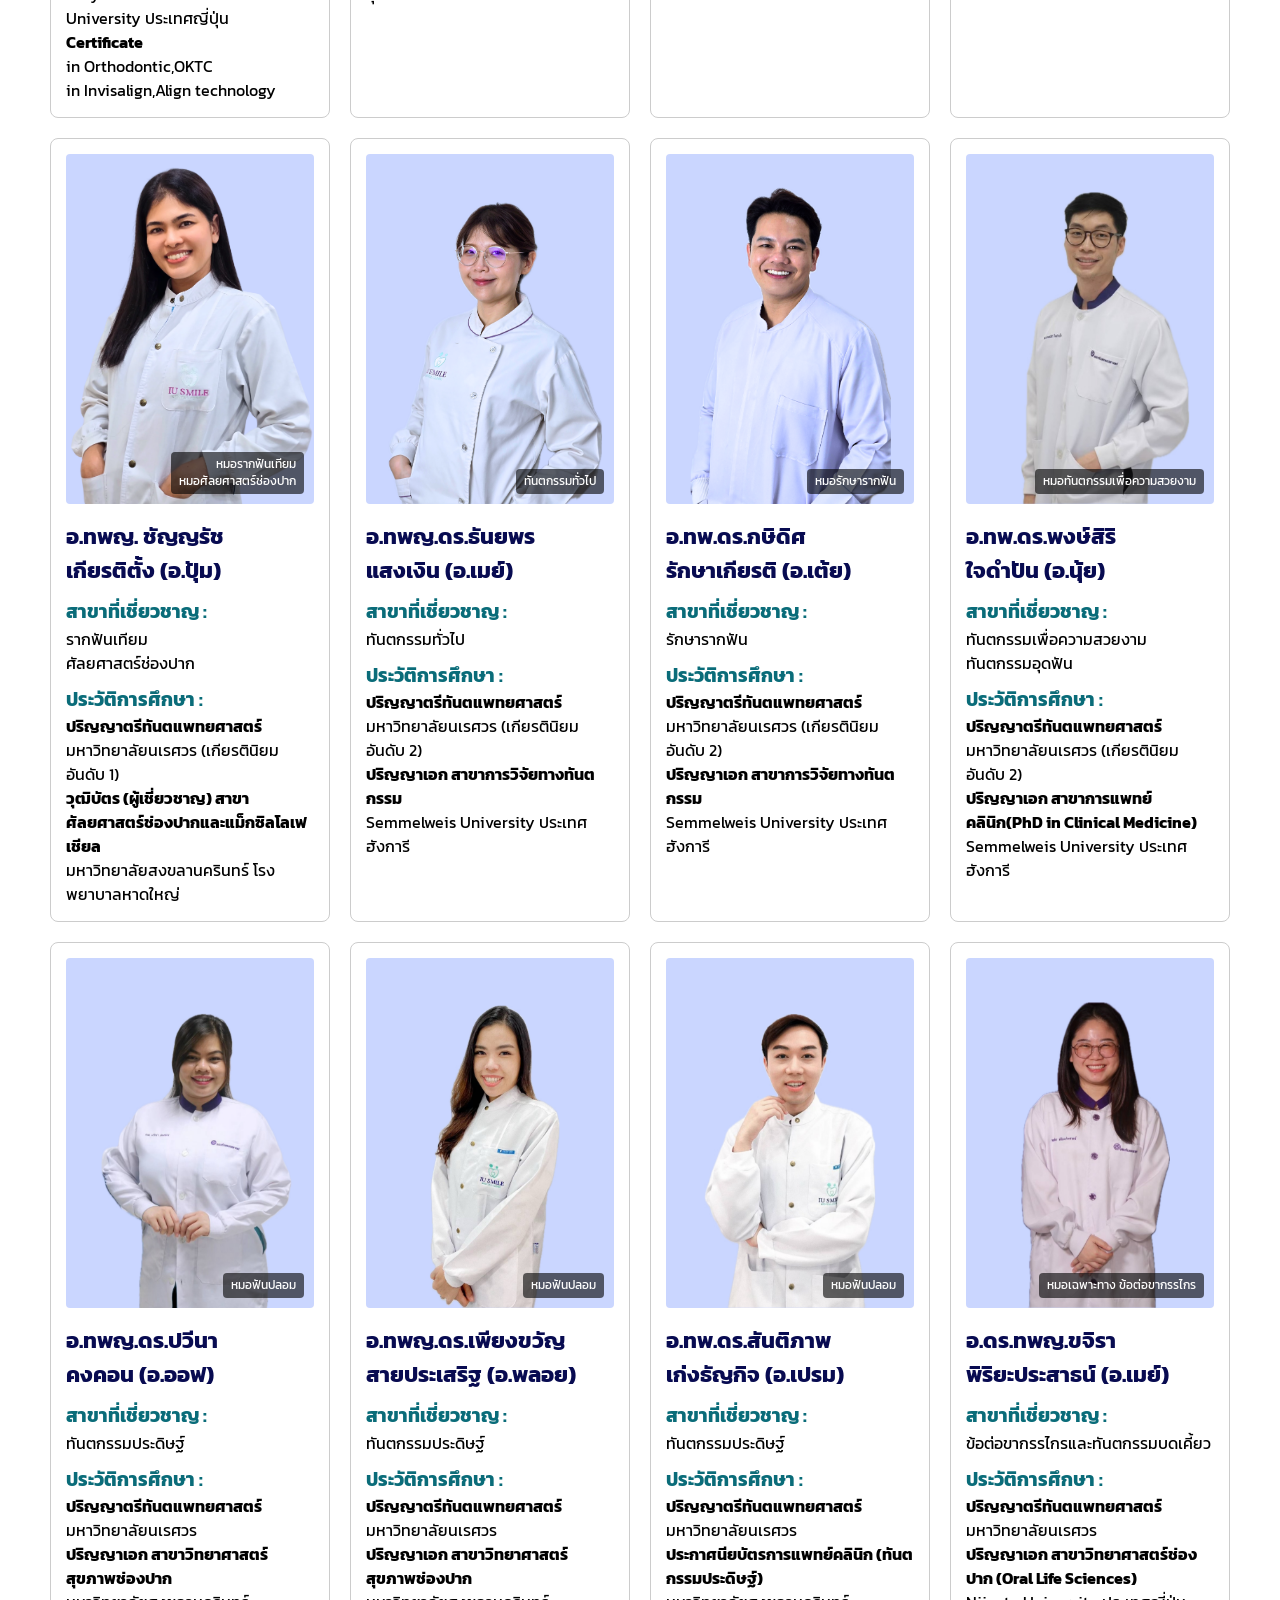
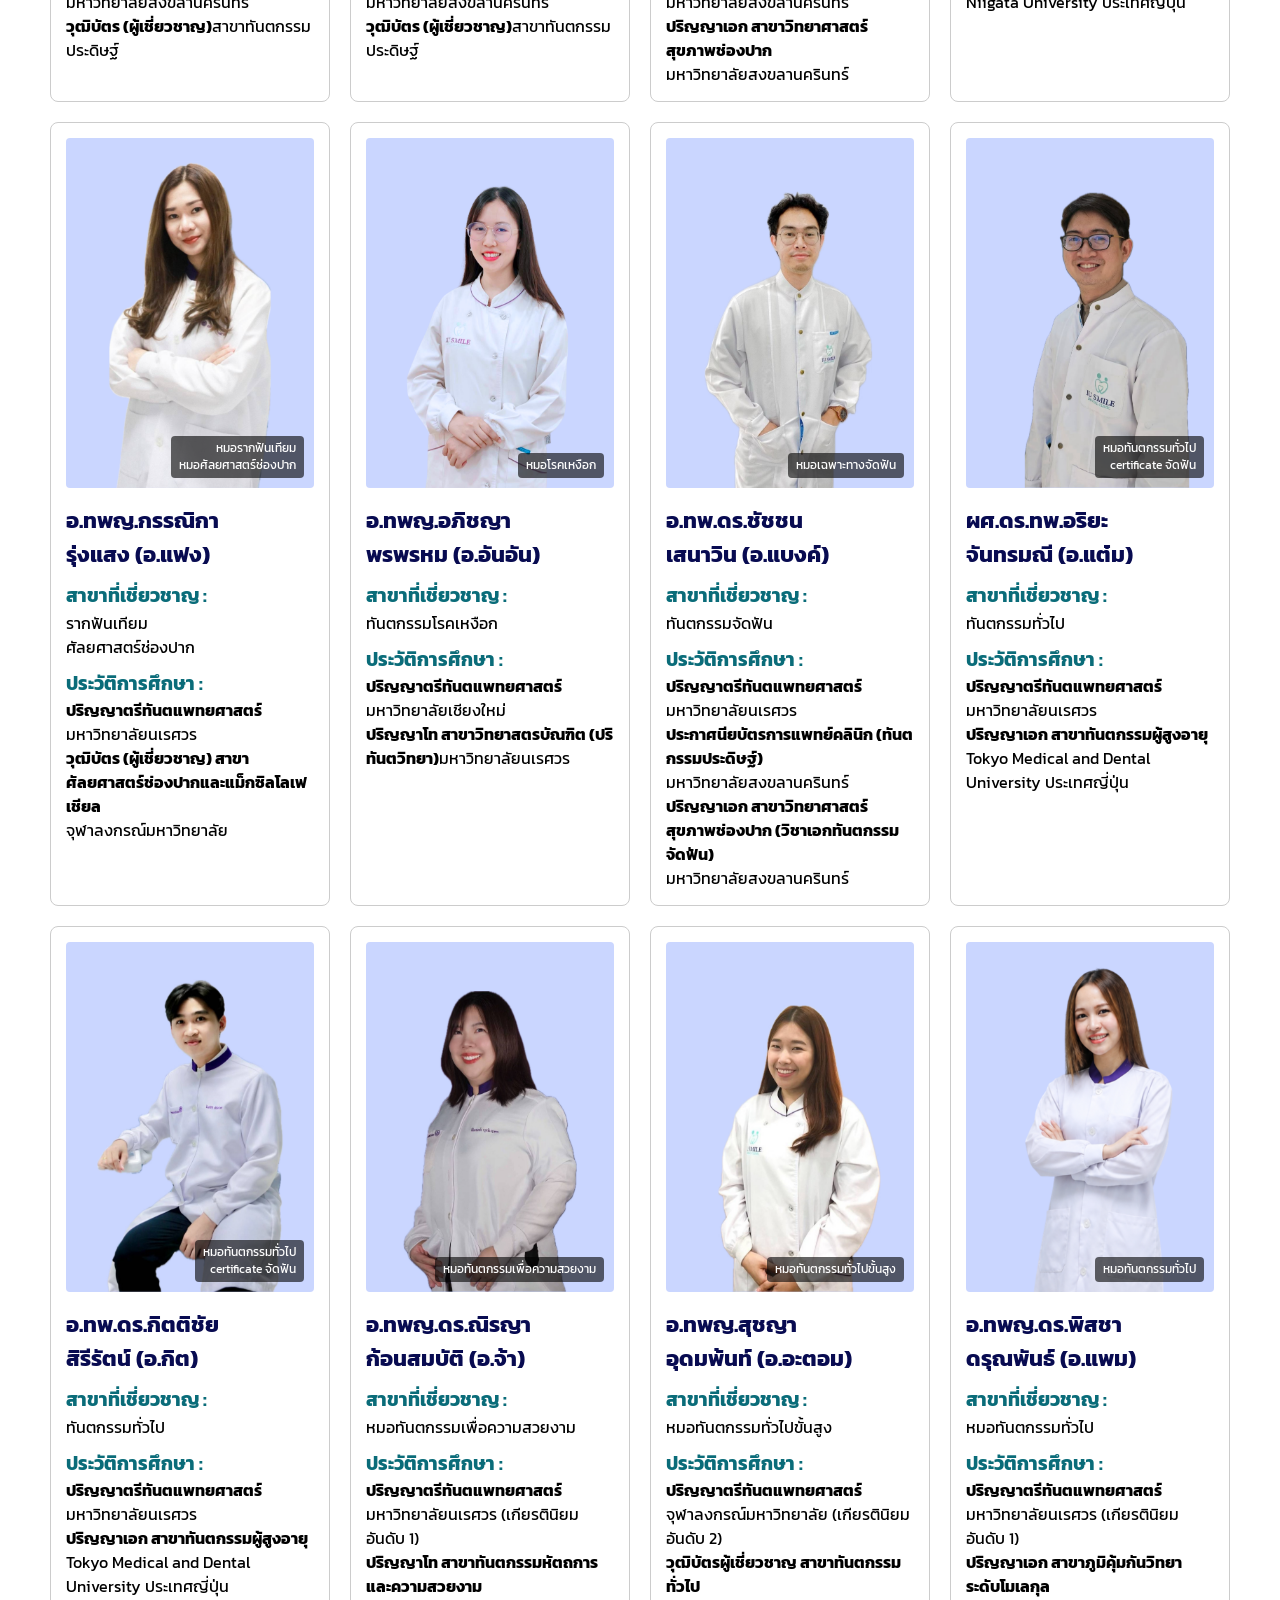
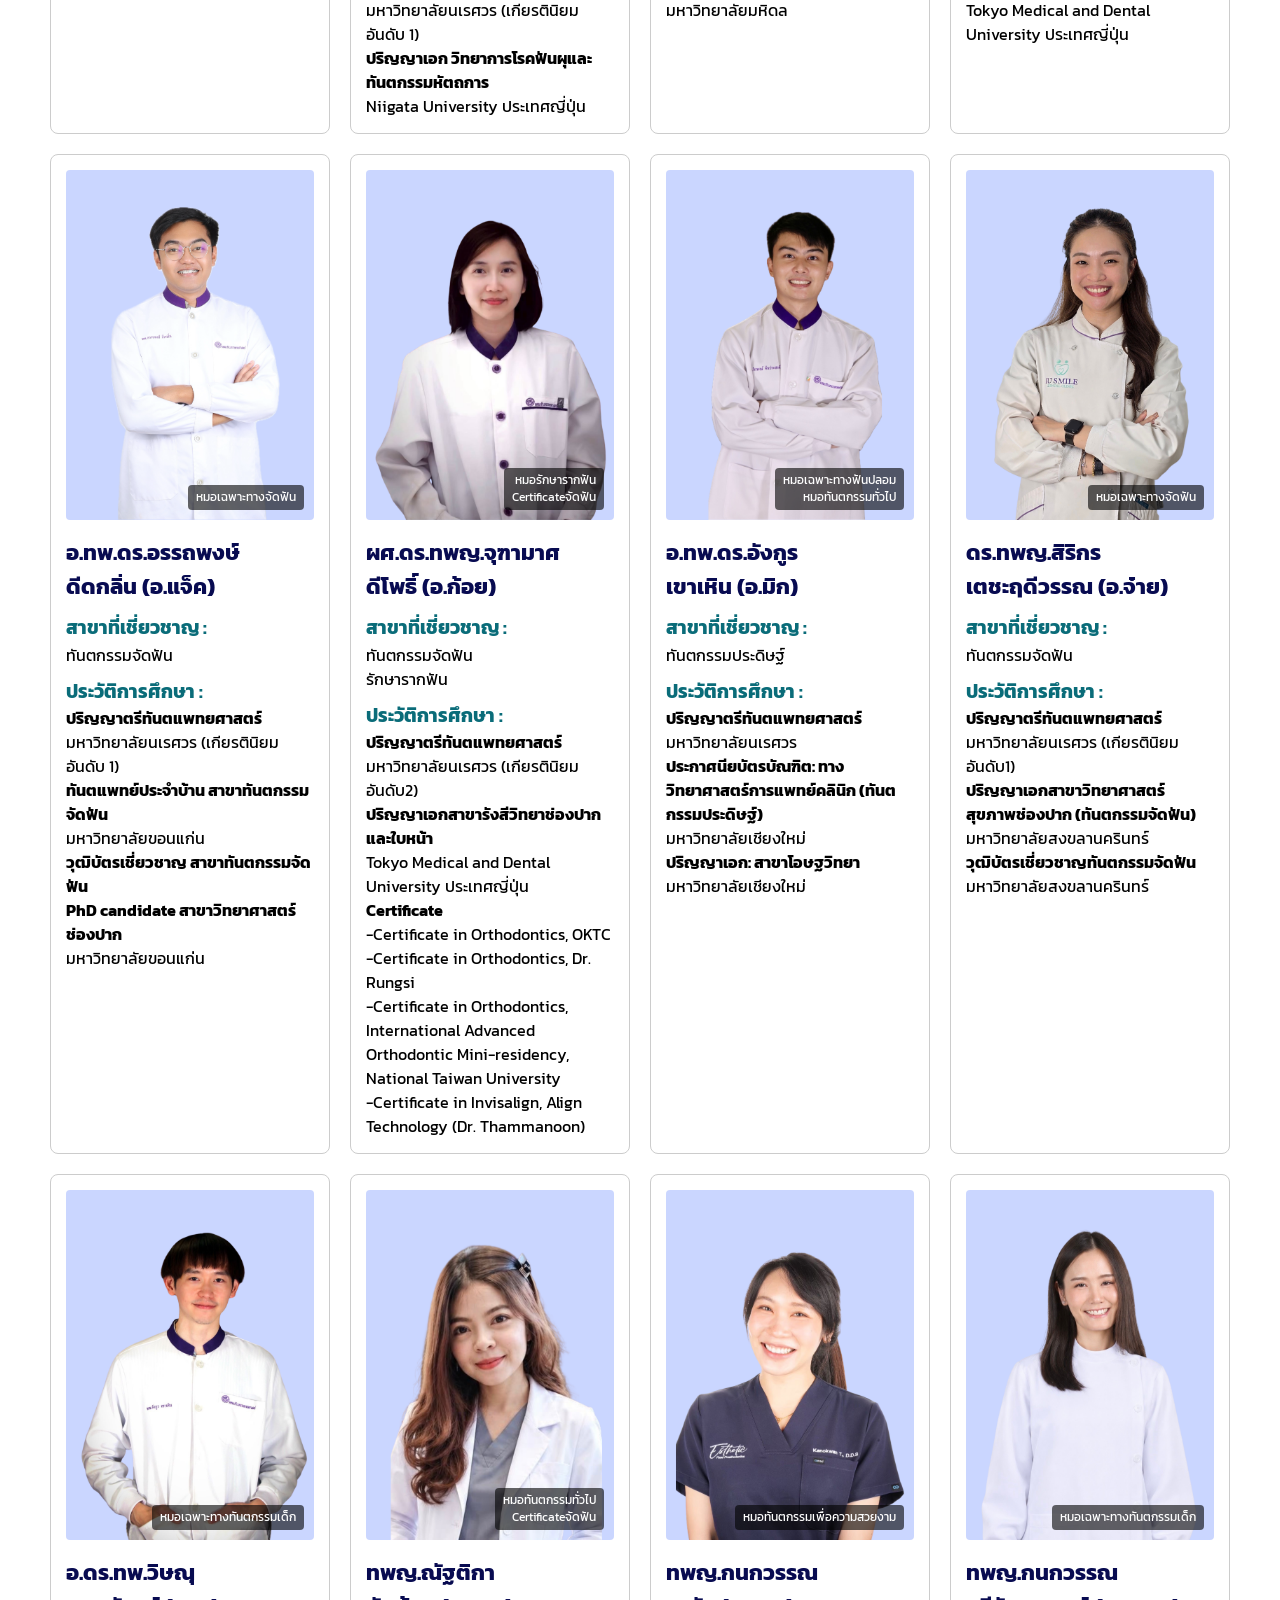
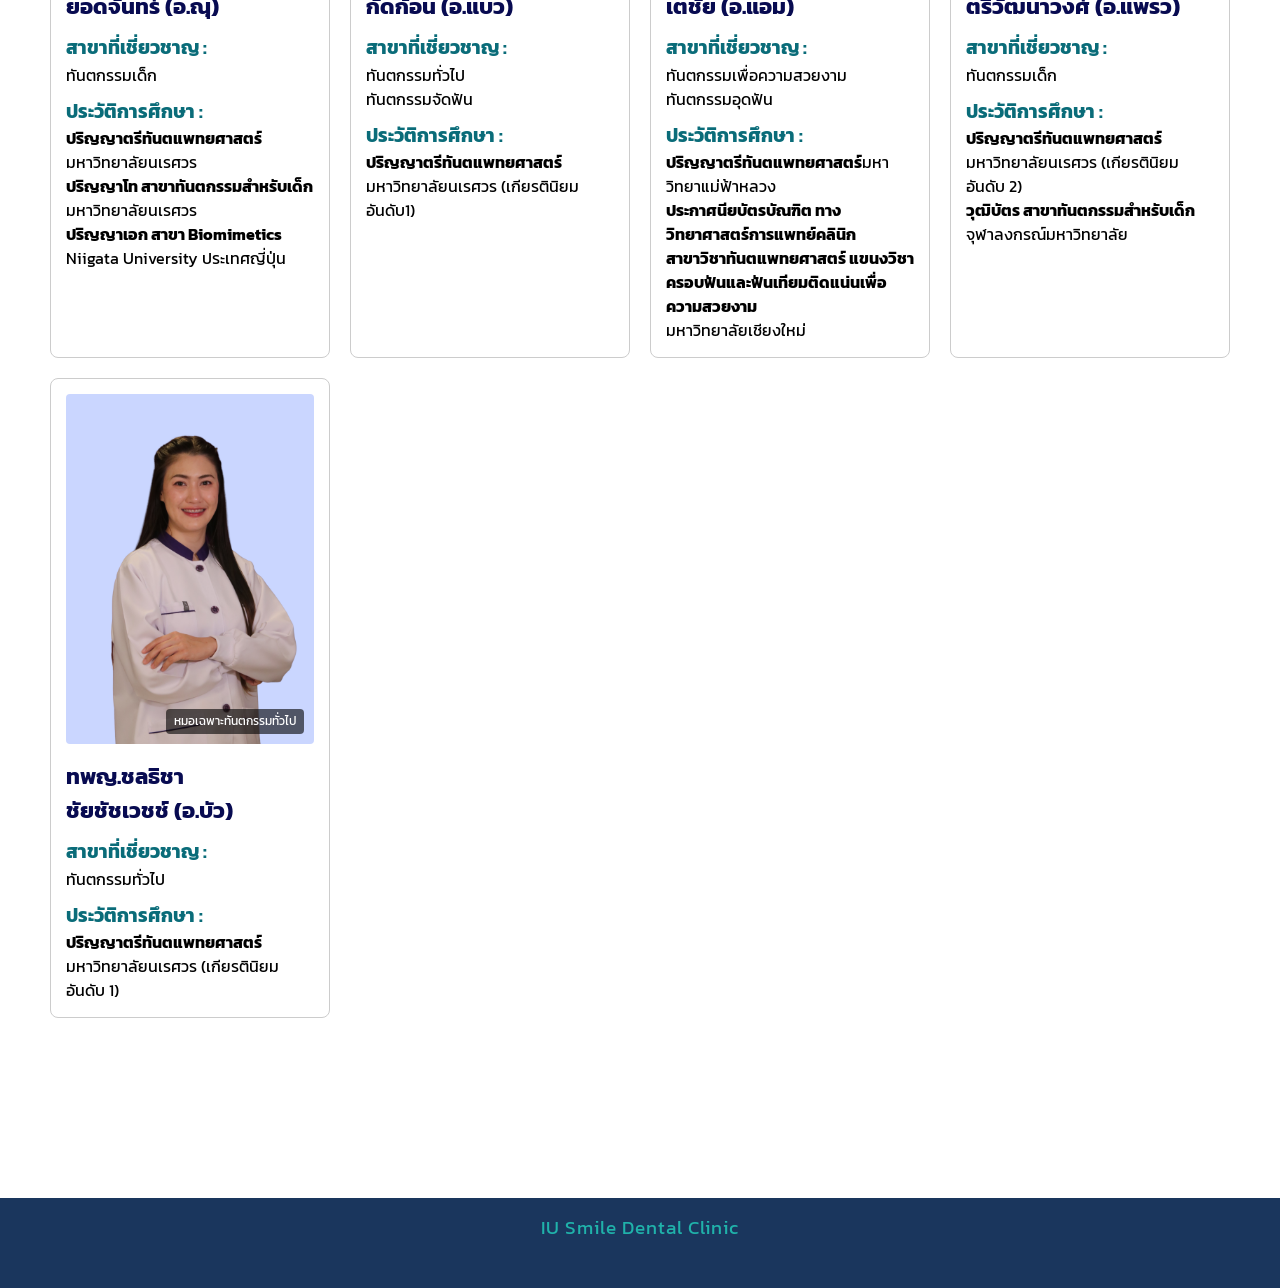
==== commit 0b888d4c: "Add files via upload" ====
--- a/iu dentist.html
+++ b/iu dentist.html
@@ -496,7 +496,7 @@
                         <p class="dent-in"><strong>ปริญญาตรีทันตแพทยศาสตร์</strong>มหาวิทยาลัยนเรศวร (เกียรตินิยมอันดับ
                             1)
                             <br><strong>ทันตแพทย์ประจำบ้าน สาขาทันตกรรมจัดฟัน</strong><br>มหาวิทยาลัยขอนแก่น
-                            <br><strong>วุฒิบัตรเชี่ยวชาญ สาขาทันตกรรมจัดฟัน</strong><br>
+                            <br><strong>วุฒิบัตรเชี่ยวชาญ สาขาทันตกรรมจัดฟัน</strong>
                             <br><strong>PhD candidate สาขาวิทยาศาสตร์ช่องปาก</strong><br>มหาวิทยาลัยขอนแก่น
                         </p>
                     </div>
@@ -504,6 +504,164 @@
                 <button type="button" class="toggle-dentist-btn"
                     onclick="toggleDentistInfo(this)">ดูประวัติเพิ่มเติม</button>
             </div>
+            <div class="dentist-card">
+                <div class="dentist-image">
+                    <img src="images/dr.koi.png" alt="อ.ก้อย">
+                    <span class="image-label">หมอรักษารากฟัน<br>Certificateจัดฟัน</span>
+                </div>
+                <div class="dentist-info">
+                    <h3 class="dentist-name">ผศ.ดร.ทพญ.จุฑามาศ<br>ดีโพธิ์ (อ.ก้อย)</h3>
+                    <div class="dentist-details">
+                        <h4 class="dentist-in"><strong>สาขาที่เชี่ยวชาญ :</strong></h4>
+                        <p class="dent-in">ทันตกรรมจัดฟัน<br>รักษารากฟัน</p>
+                        <h4 class="dentist-in">ประวัติการศึกษา :</h4>
+                        <p class="dent-in"><strong>ปริญญาตรีทันตแพทยศาสตร์</strong>มหาวิทยาลัยนเรศวร (เกียรตินิยมอันดับ2)
+                            <br><strong>ปริญญาเอกสาขารังสีวิทยาช่องปากและใบหน้า</strong><br>Tokyo Medical and Dental University ประเทศญี่ปุ่น
+                            <br><strong>Certificate</strong><br>-Certificate in Orthodontics, OKTC<br>-Certificate in Orthodontics, Dr. Rungsi
+                            <br>-Certificate in Orthodontics, International Advanced Orthodontic Mini-residency, National Taiwan University
+                            <br>-Certificate in Invisalign, Align Technology (Dr. Thammanoon)
+                        </p>
+                    </div>
+                </div>
+                <button type="button" class="toggle-dentist-btn"
+                    onclick="toggleDentistInfo(this)">ดูประวัติเพิ่มเติม</button>
+            </div>
+            <div class="dentist-card">
+                <div class="dentist-image">
+                    <img src="images/dr.mix.png" alt="อ.มิก">
+                    <span class="image-label">หมอเฉพาะทางฟันปลอม<br>หมอทันตกรรมทั่วไป</span>
+                </div>
+                <div class="dentist-info">
+                    <h3 class="dentist-name">อ.ทพ.ดร.อังกูร<br>เขาเหิน (อ.มิก)</h3>
+                    <div class="dentist-details">
+                        <h4 class="dentist-in"><strong>สาขาที่เชี่ยวชาญ :</strong></h4>
+                        <p class="dent-in">ทันตกรรมประดิษฐ์</p>
+                        <h4 class="dentist-in">ประวัติการศึกษา :</h4>
+                        <p class="dent-in"><strong>ปริญญาตรีทันตแพทยศาสตร์</strong>มหาวิทยาลัยนเรศวร 
+                            <br><strong>ประกาศนียบัตรบัณฑิต: ทางวิทยาศาสตร์การแพทย์คลินิก (ทันตกรรมประดิษฐ์)</strong><br>มหาวิทยาลัยเชียงใหม่
+                            <br><strong>ปริญญาเอก: สาขาโอษฐวิทยา</strong>มหาวิทยาลัยเชียงใหม่
+                        </p>
+                    </div>
+                </div>
+                <button type="button" class="toggle-dentist-btn"
+                    onclick="toggleDentistInfo(this)">ดูประวัติเพิ่มเติม</button>
+            </div>
+            <div class="dentist-card">
+                <div class="dentist-image">
+                    <img src="images/dr.jai.png" alt="อ.จ๋าย">
+                    <span class="image-label">หมอเฉพาะทางจัดฟัน</span>
+                </div>
+                <div class="dentist-info">
+                    <h3 class="dentist-name">ดร.ทพญ.สิริกร<br> เตชะฤดีวรรณ (อ.จ๋าย)</h3>
+                    <div class="dentist-details">
+                        <h4 class="dentist-in"><strong>สาขาที่เชี่ยวชาญ :</strong></h4>
+                        <p class="dent-in">ทันตกรรมจัดฟัน</p>
+                        <h4 class="dentist-in">ประวัติการศึกษา :</h4>
+                        <p class="dent-in"><strong>ปริญญาตรีทันตแพทยศาสตร์</strong>มหาวิทยาลัยนเรศวร (เกียรตินิยมอันดับ1)
+                            <br><strong>ปริญญาเอกสาขาวิทยาศาสตร์สุขภาพช่องปาก (ทันตกรรมจัดฟัน)</strong><br>มหาวิทยาลัยสงขลานครินทร์
+                            <br><strong>วุฒิบัตรเชี่ยวชาญทันตกรรมจัดฟัน</strong><br>มหาวิทยาลัยสงขลานครินทร์
+                        </p>
+                    </div>
+                </div>
+                <button type="button" class="toggle-dentist-btn"
+                    onclick="toggleDentistInfo(this)">ดูประวัติเพิ่มเติม</button>
+            </div>
+            <div class="dentist-card">
+                <div class="dentist-image">
+                    <img src="images/dr.nu.png" alt="อ.นุ">
+                    <span class="image-label">หมอเฉพาะทางทันตกรรมเด็ก</span>
+                </div>
+                <div class="dentist-info">
+                    <h3 class="dentist-name">อ.ดร.ทพ.วิษณุ<br>ยอดจันทร์ (อ.ณุ)</h3>
+                    <div class="dentist-details">
+                        <h4 class="dentist-in"><strong>สาขาที่เชี่ยวชาญ :</strong></h4>
+                        <p class="dent-in">ทันตกรรมเด็ก</p>
+                        <h4 class="dentist-in">ประวัติการศึกษา :</h4>
+                        <p class="dent-in"><strong>ปริญญาตรีทันตแพทยศาสตร์</strong>มหาวิทยาลัยนเรศวร 
+                            <br><strong>ปริญญาโท สาขาทันตกรรมสำหรับเด็ก</strong><br>มหาวิทยาลัยนเรศวร
+                            <br><strong>ปริญญาเอก สาขา Biomimetics</strong><br>Niigata University ประเทศญี่ปุ่น
+                        </p>
+                    </div>
+                </div>
+                <button type="button" class="toggle-dentist-btn"
+                    onclick="toggleDentistInfo(this)">ดูประวัติเพิ่มเติม</button>
+            </div>
+            <div class="dentist-card">
+                <div class="dentist-image">
+                    <img src="images/dr.balle.png" alt="อ.แบว">
+                    <span class="image-label">หมอทันตกรรมทั่วไป<br>Certificateจัดฟัน</span>
+                </div>
+                <div class="dentist-info">
+                    <h3 class="dentist-name">ทพญ.ณัฐติกา<br>กัดก้อน (อ.แบว)</h3>
+                    <div class="dentist-details">
+                        <h4 class="dentist-in"><strong>สาขาที่เชี่ยวชาญ :</strong></h4>
+                        <p class="dent-in">ทันตกรรมทั่วไป<br>ทันตกรรมจัดฟัน</p>
+                        <h4 class="dentist-in">ประวัติการศึกษา :</h4>
+                        <p class="dent-in"><strong>ปริญญาตรีทันตแพทยศาสตร์</strong>มหาวิทยาลัยนเรศวร (เกียรตินิยมอันดับ1)
+                        </p>
+                    </div>
+                </div>
+                <button type="button" class="toggle-dentist-btn"
+                    onclick="toggleDentistInfo(this)">ดูประวัติเพิ่มเติม</button>
+            </div>
+            <div class="dentist-card">
+                <div class="dentist-image">
+                    <img src="images/dr.amm.png" alt="อ.แอม">
+                    <span class="image-label">หมอทันตกรรมเพื่อความสวยงาม</span>
+                </div>
+                <div class="dentist-info">
+                    <h3 class="dentist-name">ทพญ.กนกวรรณ<br>เตชัย (อ.แอม)</h3>
+                    <div class="dentist-details">
+                        <h4 class="dentist-in"><strong>สาขาที่เชี่ยวชาญ :</strong></h4>
+                        <p class="dent-in">ทันตกรรมเพื่อความสวยงาม<br>ทันตกรรมอุดฟัน</p>
+                        <h4 class="dentist-in">ประวัติการศึกษา :</h4>
+                        <p class="dent-in"><strong>ปริญญาตรีทันตแพทยศาสตร์</strong>มหาวิทยาแม่ฟ้าหลวง
+                            <br><strong>ประกาศนียบัตรบัณฑิต ทางวิทยาศาสตร์การแพทย์คลินิก 
+                            <br>สาขาวิชาทันตแพทยศาสตร์ แขนงวิชาครอบฟันและฟันเทียมติดแน่นเพื่อความสวยงาม</strong><br>มหาวิทยาลัยเชียงใหม่
+                        </p>
+                    </div>
+                </div>
+                <button type="button" class="toggle-dentist-btn"
+                    onclick="toggleDentistInfo(this)">ดูประวัติเพิ่มเติม</button>
+            </div>
+            <div class="dentist-card">
+                <div class="dentist-image">
+                    <img src="images/dr.preaw.png" alt="อ.แพรว">
+                    <span class="image-label">หมอเฉพาะทางทันตกรรมเด็ก</span>
+                </div>
+                <div class="dentist-info">
+                    <h3 class="dentist-name">ทพญ.กนกวรรณ<br>ตรีวัฒนาวงศ์ (อ.แพรว)</h3>
+                    <div class="dentist-details">
+                        <h4 class="dentist-in"><strong>สาขาที่เชี่ยวชาญ :</strong></h4>
+                        <p class="dent-in">ทันตกรรมเด็ก</p>
+                        <h4 class="dentist-in">ประวัติการศึกษา :</h4>
+                        <p class="dent-in"><strong>ปริญญาตรีทันตแพทยศาสตร์</strong>มหาวิทยาลัยนเรศวร (เกียรตินิยมอันดับ 2)
+                            <br><strong>วุฒิบัตร สาขาทันตกรรมสำหรับเด็ก</strong><br>จุฬาลงกรณ์มหาวิทยาลัย
+                        </p>
+                    </div>
+                </div>
+                <button type="button" class="toggle-dentist-btn"
+                    onclick="toggleDentistInfo(this)">ดูประวัติเพิ่มเติม</button>
+            </div> 
+             <div class="dentist-card">
+                <div class="dentist-image">
+                    <img src="images/dr.bua.png" alt="อ.บัว">
+                    <span class="image-label">หมอเฉพาะทันตกรรมทั่วไป</span>
+                </div>
+                <div class="dentist-info">
+                    <h3 class="dentist-name">ทพญ.ชลธิชา<br>ชัยชัชเวชช์ (อ.บัว)</h3>
+                    <div class="dentist-details">
+                        <h4 class="dentist-in"><strong>สาขาที่เชี่ยวชาญ :</strong></h4>
+                        <p class="dent-in">ทันตกรรมทั่วไป</p>
+                        <h4 class="dentist-in">ประวัติการศึกษา :</h4>
+                        <p class="dent-in"><strong>ปริญญาตรีทันตแพทยศาสตร์</strong>มหาวิทยาลัยนเรศวร (เกียรตินิยมอันดับ 1)
+
+                        </p>
+                    </div>
+                </div>
+                <button type="button" class="toggle-dentist-btn"
+                    onclick="toggleDentistInfo(this)">ดูประวัติเพิ่มเติม</button>
+            </div>   
         </div>
     </section>
     <section class="site-footer">
--- a/css/style.css
+++ b/css/style.css
@@ -727,16 +727,22 @@
 
  .review2-grid {
      display: grid;
-     flex-direction: row;
-     grid-template-columns: repeat(3, 2fr);
-     justify-content: center;
-     text-align: center;
-     gap: 20px;
-     max-width: 1000px;
-     margin: 20px;
-     margin-top: 50px;
-     margin-left: 70px;
-     margin-right: 70px;
+     grid-template-columns: repeat(3, 1fr);
+     /* แบ่ง 3 คอลัมน์เท่าๆ กัน */
+     align-items: center;
+     /* จัดให้รูปที่สูงไม่เท่ากันอยู่กึ่งกลางแนวตั้งสวยงาม (หรือเปลี่ยนเป็น start ถ้าอยากให้ขอบบนเท่ากันเป๊ะ) */
+     gap: 24px;
+     max-width: 1100px;
+     margin: 50px auto 20px auto;
+     /* จัดกล่องทั้งชุดให้อยู่กึ่งกลางหน้าจออัตโนมัติ */
+     padding: 0 20px;
+     box-sizing: border-box;
+ }
+
+ .review2-crad {
+     display: flex;
+     flex-direction: column;
+     align-items: center;
  }
 
  .review2-crad p {
@@ -747,11 +753,12 @@
  }
 
  .review2-crad img {
-     width: 300px;
-     height: 400px;
-     object-fit: cover;
-     margin: 0.5px;
-     background-color: #D6D2D6;
+     width: 100%;
+     height: auto;
+     display: block;
+     border-radius: 12px;
+     box-shadow: 0 4px 12px rgba(0, 0, 0, 0.08);
+     background-color: #ffffff;
  }
 
  .review2-crad:hover {
@@ -1331,6 +1338,7 @@
          line-height: 1.6 !important;
          margin: 0 !important;
      }
+
      .about-gallery {
          padding: 28px 18px !important;
          width: 100% !important;
@@ -1342,6 +1350,7 @@
          text-align: center !important;
          margin-bottom: 20px !important;
      }
+
      .gallery-row,
      .top-row,
      .bottom-row {
@@ -1505,10 +1514,11 @@
      .review2-grid {
          display: grid !important;
          grid-template-columns: repeat(2, minmax(0, 1fr)) !important;
-         gap: 10px !important;
-         width: 100% !important;
-         padding: 0 !important;
-         margin: 0 auto !important;
+         align-items: center !important;
+         gap: 12px !important;
+         width: 100% !important;
+         padding: 0 16px !important;
+         margin: 20px auto !important;
          box-sizing: border-box;
      }
 
@@ -1519,7 +1529,8 @@
          margin: 0 !important;
          padding: 0 !important;
          overflow: hidden;
-         border-radius: 10px;
+         border-radius: 12px;
+         box-shadow: 0 4px 10px rgba(0, 0, 0, 0.08);
          box-sizing: border-box;
      }
 
@@ -1527,7 +1538,6 @@
          width: 100% !important;
          max-width: 100% !important;
          height: auto !important;
-         object-fit: contain !important;
          display: block;
      }
 
